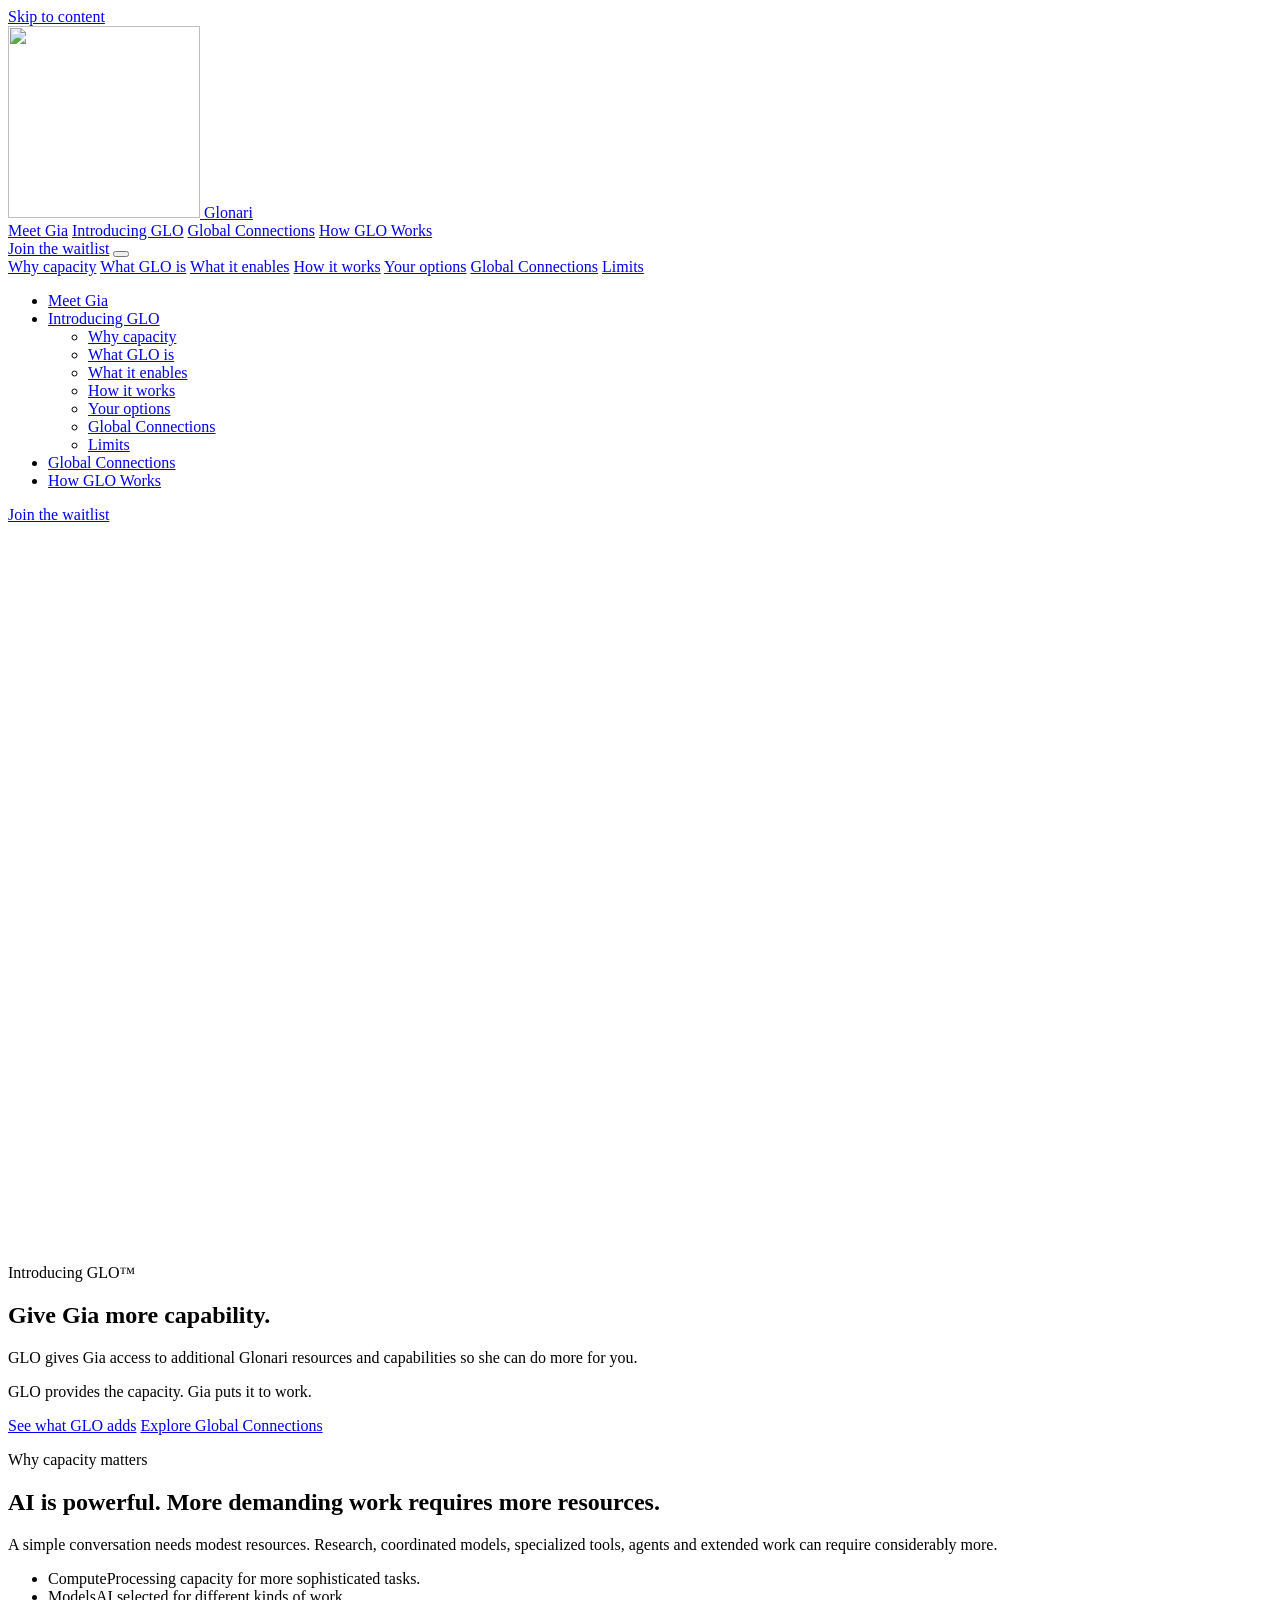
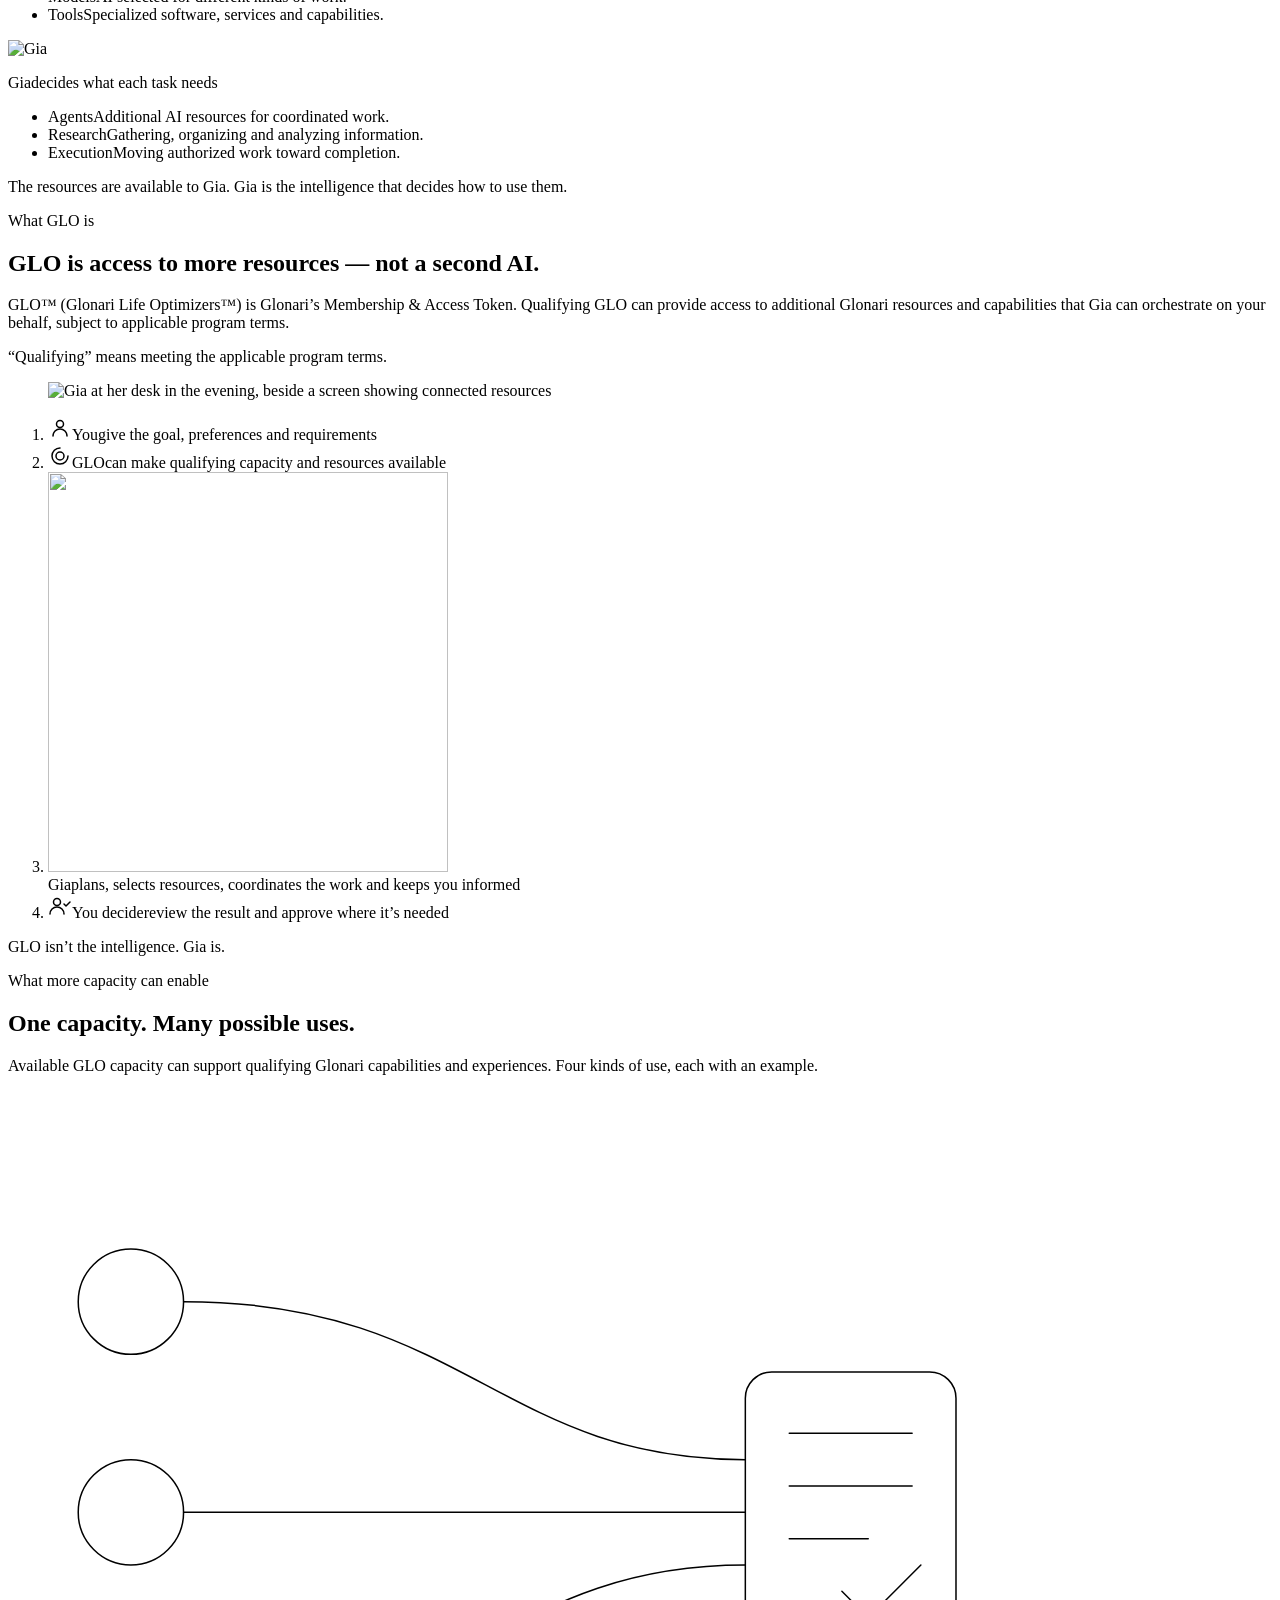
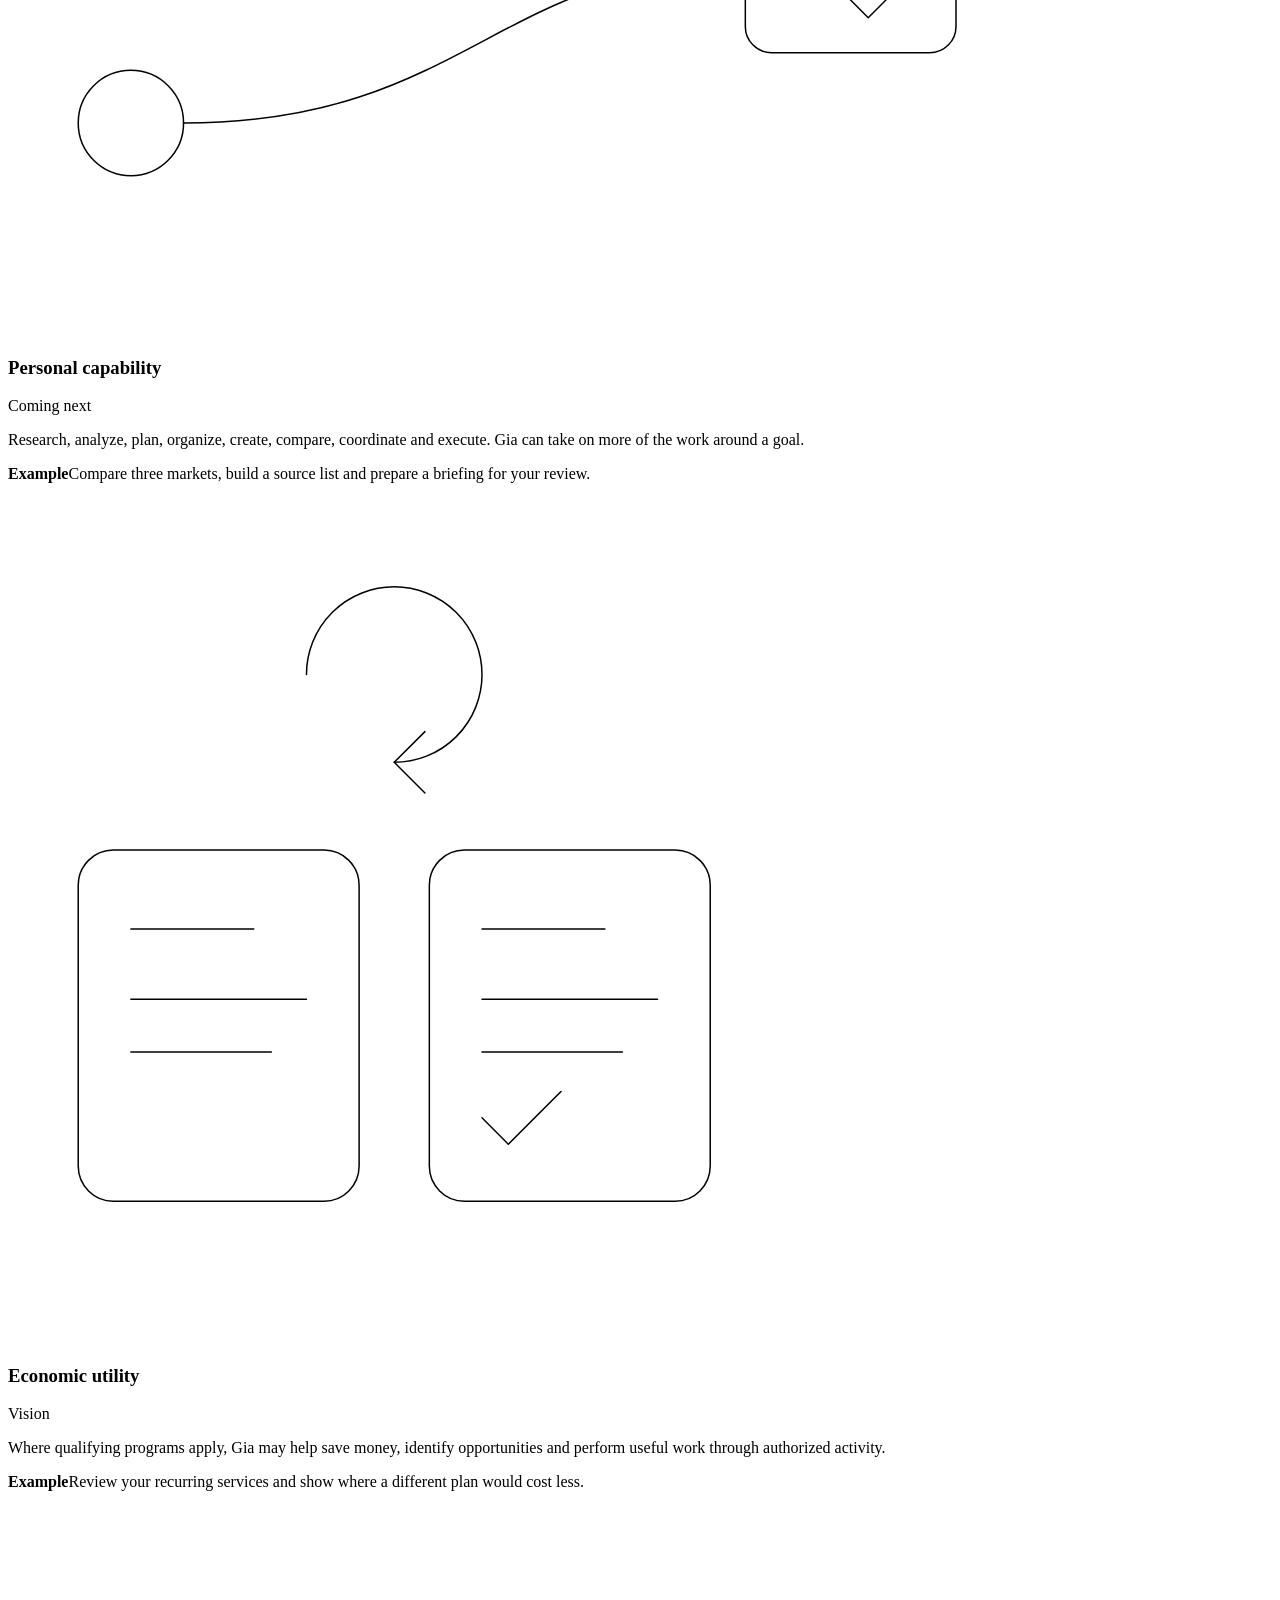
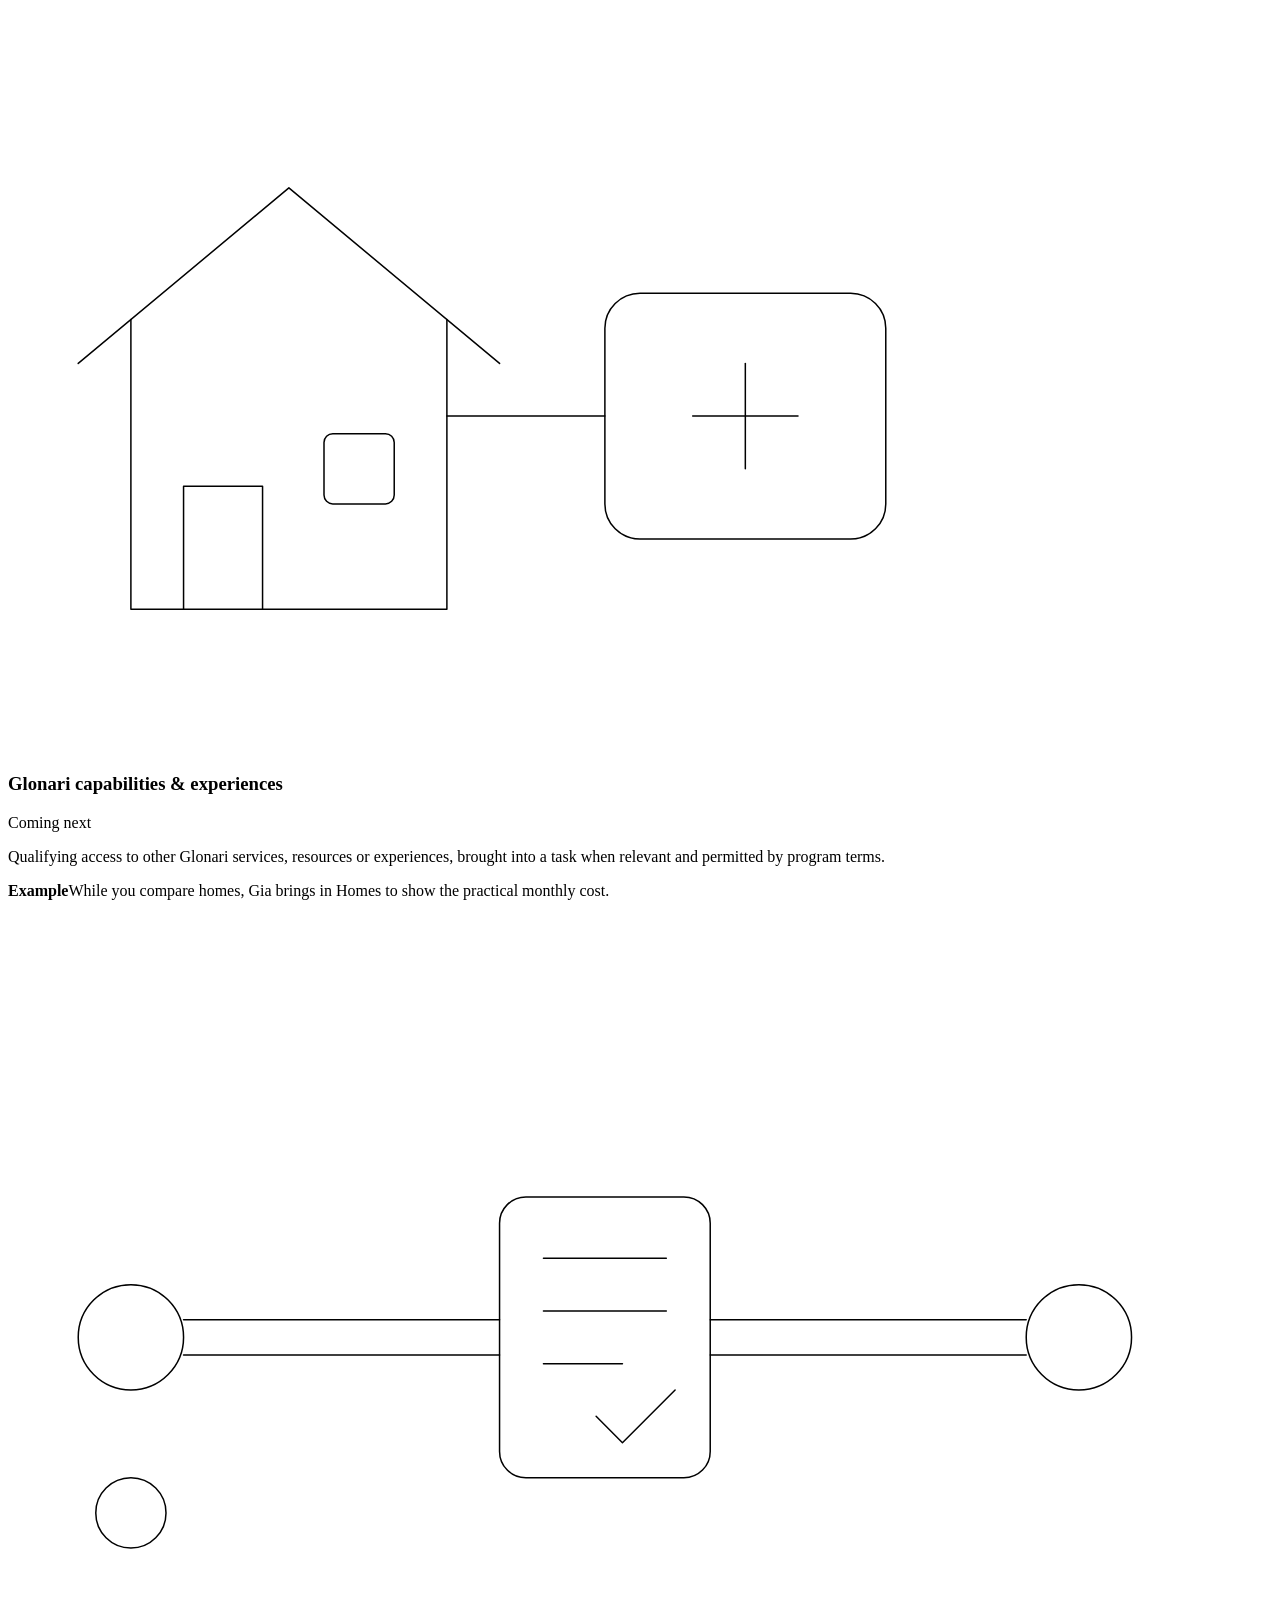
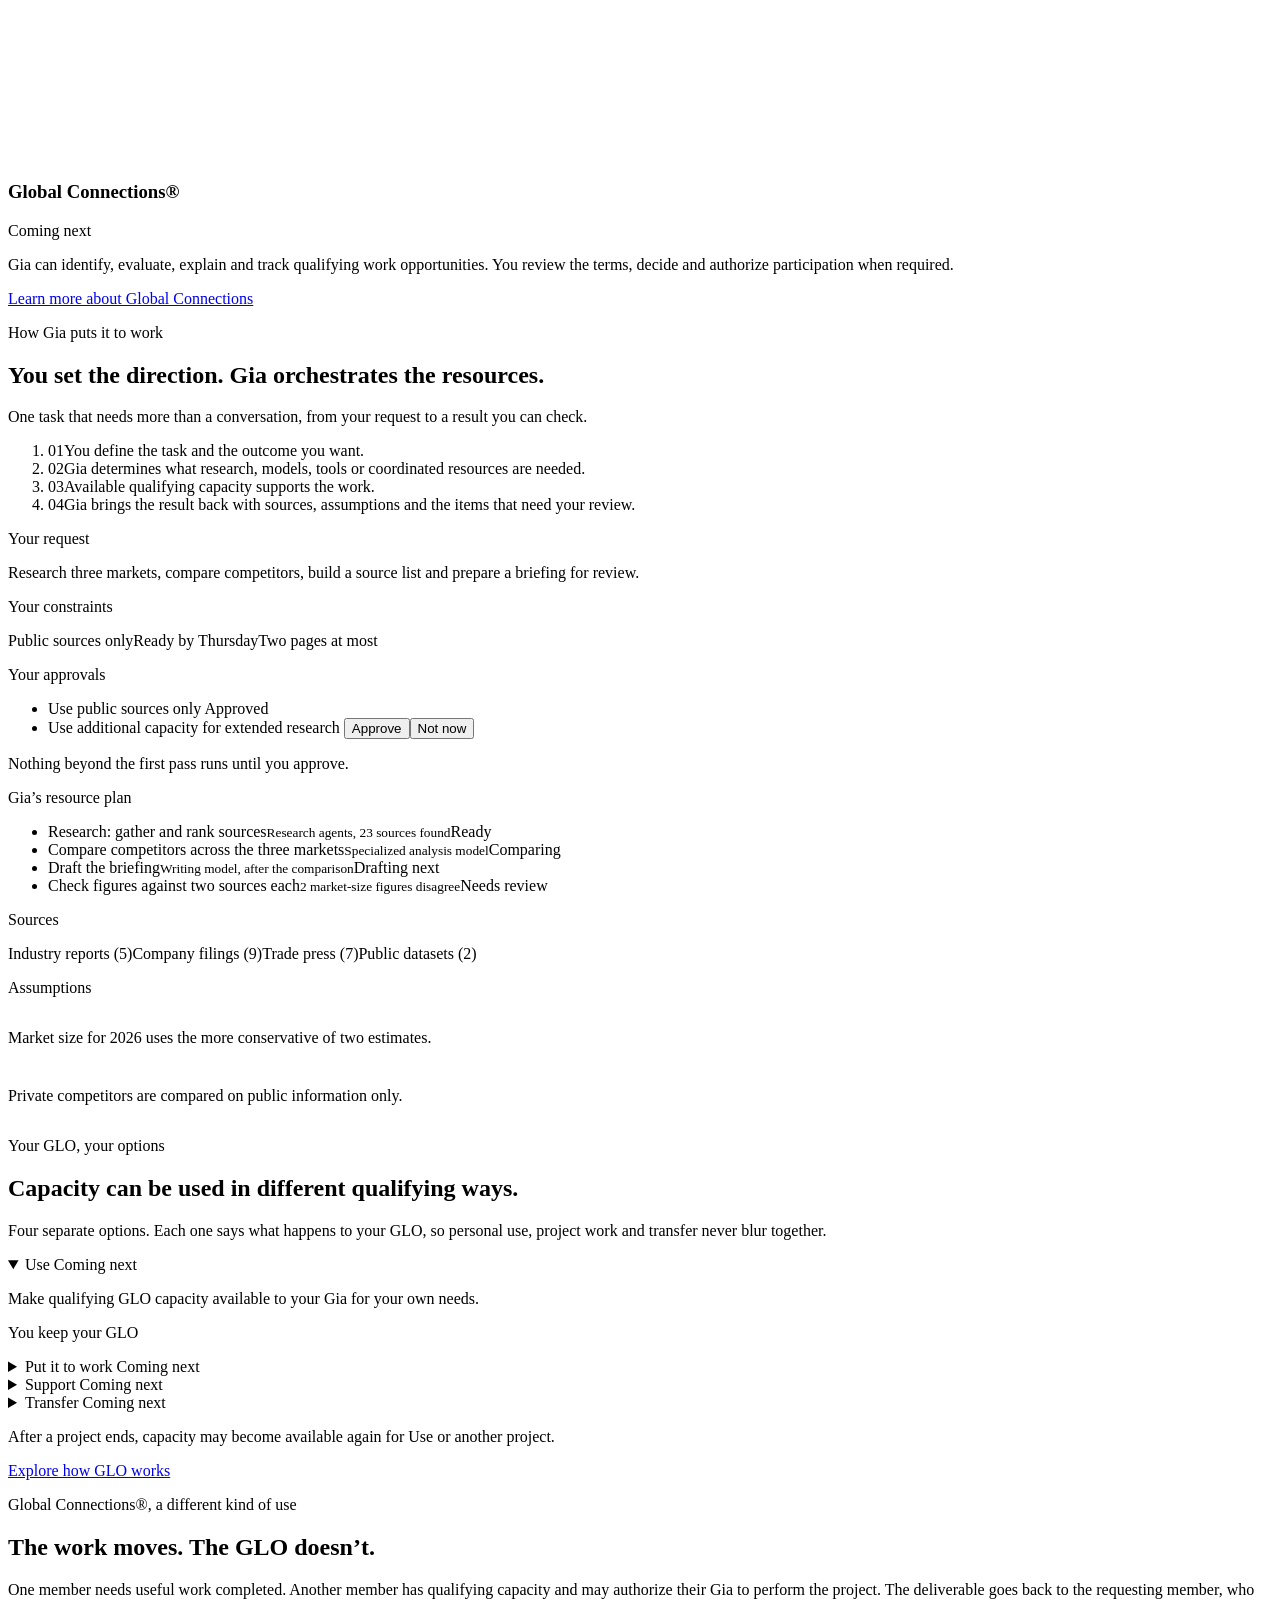
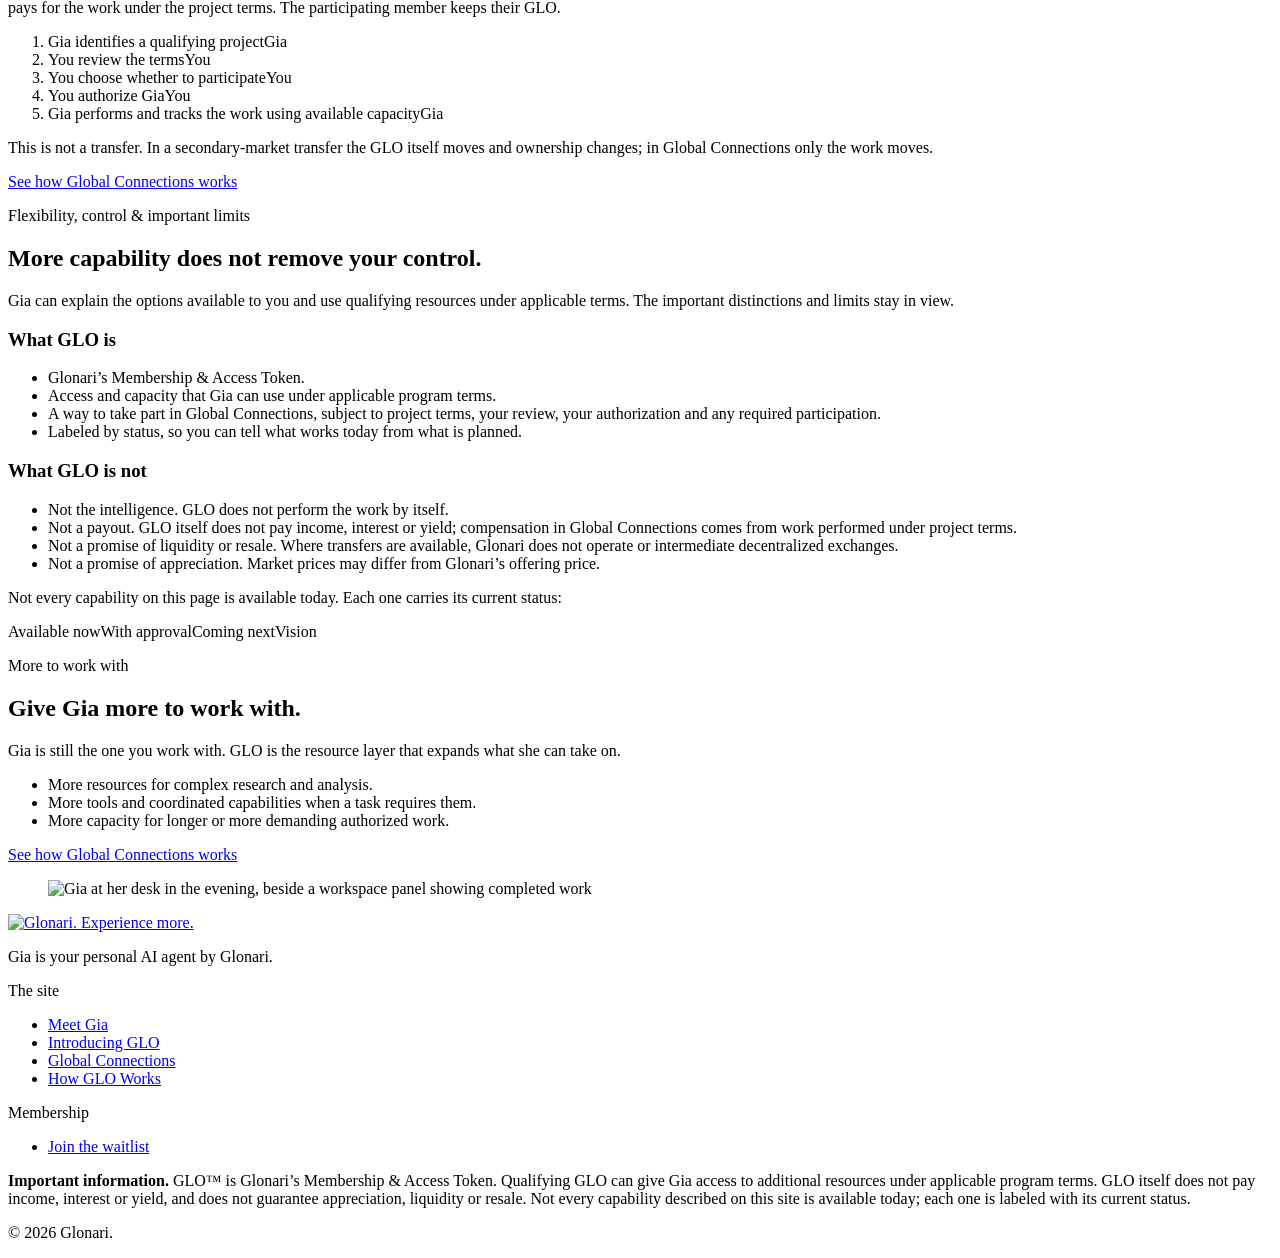
==== glo.html @ 541f6dfb "Add files via upload" ====
<!DOCTYPE html>
<html lang="en">
<head>
<meta charset="utf-8">
<meta name="viewport" content="width=device-width, initial-scale=1, viewport-fit=cover">
<meta name="robots" content="noindex">
<title>Introducing GLO</title>
<meta name="description" content="GLO gives Gia access to additional Glonari resources and capabilities so she can do more for you.">
<link rel="preconnect" href="https://fonts.googleapis.com">
<link rel="preconnect" href="https://fonts.gstatic.com" crossorigin>
<link href="https://fonts.googleapis.com/css2?family=IBM+Plex+Mono:wght@500;600&amp;family=IBM+Plex+Sans:wght@400;500;600;700&amp;family=Playfair+Display:wght@500;600;700&amp;display=swap" rel="stylesheet">
<link rel="icon" href="assets/logo/favicon-32.png" sizes="32x32" type="image/png">
<link rel="apple-touch-icon" href="assets/logo/favicon-180.png">
<link rel="stylesheet" href="css/tokens.css">
<link rel="stylesheet" href="css/base.css">
<link rel="stylesheet" href="css/components.css">
<link rel="stylesheet" href="css/shell.css">
<link rel="stylesheet" href="css/pages/glo.css">
</head>
<body class="no-js" data-page="glo">
<a class="sr-only" href="#main">Skip to content</a>

<!-- shell:header -->
<header class="site-header">
  <div class="site-header__row">
    <a class="brand" href="index.html" aria-label="Glonari, Meet Gia">
      <img class="brand__mark" src="assets/logo/glonari-mark.webp" width="192" height="192" alt="">
      <span class="brand__name">Glonari</span>
    </a>
    <nav class="site-nav" aria-label="Site">
        <a href="index.html">Meet Gia</a>
        <a href="glo.html" aria-current="page">Introducing GLO</a>
        <a href="global-connections.html">Global Connections</a>
        <a href="how-glo-works.html">How GLO Works</a>
    </nav>
    <a class="btn btn--primary btn--sm header-cta" href="index.html#join">Join the waitlist</a>
    <button class="menu-toggle" type="button" aria-expanded="false" aria-controls="mobile-menu" aria-label="Open menu"><span></span></button>
  </div>
  <div class="subnav">
    <nav class="subnav__inner" aria-label="On this page">
        <a href="#why-capacity">Why capacity</a>
        <a href="#what-glo-is">What GLO is</a>
        <a href="#what-it-enables">What it enables</a>
        <a href="#how-it-works">How it works</a>
        <a href="#your-options">Your options</a>
        <a href="#global-connections">Global Connections</a>
        <a href="#limits">Limits</a>
    </nav>
  </div>
  <div class="progress" aria-hidden="true"></div>
</header>
<div class="mobile-menu" id="mobile-menu">
  <nav aria-label="Site">
    <ul class="mm">
      <li class="mm__page"><a href="index.html">Meet Gia</a></li>
      <li class="mm__page is-current"><a href="glo.html" aria-current="page">Introducing GLO</a>
        <ul class="mm__sections" aria-label="On this page">
          <li><a href="#why-capacity">Why capacity</a></li>
          <li><a href="#what-glo-is">What GLO is</a></li>
          <li><a href="#what-it-enables">What it enables</a></li>
          <li><a href="#how-it-works">How it works</a></li>
          <li><a href="#your-options">Your options</a></li>
          <li><a href="#global-connections">Global Connections</a></li>
          <li><a href="#limits">Limits</a></li>
        </ul>
      </li>
      <li class="mm__page"><a href="global-connections.html">Global Connections</a></li>
      <li class="mm__page"><a href="how-glo-works.html">How GLO Works</a></li>
    </ul>
  </nav>
  <a class="btn btn--primary" href="index.html#join">Join the waitlist</a>
</div>
<!-- /shell:header -->

<main id="main">

<!-- 01 HERO -->
<section class="page-hero page-hero--right page-hero--below-header" id="intro" aria-labelledby="intro-title">
  <div class="page-hero__media" style="--focus: 30% 10%">
    <video data-play-once data-delay="800" data-still="assets/images/hero-glo-still.webp" muted playsinline preload="auto" poster="assets/images/hero-glo-poster.webp" width="1280" height="720" aria-hidden="true">
      <source src="assets/video/hero-glo.mp4" type="video/mp4">
    </video>
  </div>
  <div class="container">
    <div class="page-hero__text">
      <p class="eyebrow">Introducing GLO&trade;</p>
      <h1 class="page-hero__title" id="intro-title">Give Gia more capability.</h1>
      <p class="lead">GLO gives Gia access to additional Glonari resources and capabilities so she can do more for you.</p>
      <p class="principle">GLO provides the capacity. Gia puts it to work.</p>
      <div class="btn-row btn-row--stack">
        <a class="btn btn--primary" href="#why-capacity">See what GLO adds</a>
        <a class="btn btn--secondary" href="global-connections.html">Explore Global Connections</a>
      </div>
    </div>
  </div>
</section>

<!-- 02 WHY CAPACITY MATTERS -->
<section class="section section--deep" id="why-capacity" aria-labelledby="why-title">
  <div class="container">
    <header class="head--center reveal">
      <p class="eyebrow">Why capacity matters</p>
      <h2 class="h2" id="why-title">AI is powerful. More demanding work requires more resources.</h2>
      <p class="lead">A simple conversation needs modest resources. Research, coordinated models, specialized tools, agents and extended work can require considerably more.</p>
    </header>
    <div class="hub gap-major" data-pulse="hub">
      <ul class="hub__side hub__side--left">
        <li class="hub__node"><span class="hub__name">Compute</span><span class="hub__desc">Processing capacity for more sophisticated tasks.</span></li>
        <li class="hub__node"><span class="hub__name">Models</span><span class="hub__desc">AI selected for different kinds of work.</span></li>
        <li class="hub__node"><span class="hub__name">Tools</span><span class="hub__desc">Specialized software, services and capabilities.</span></li>
      </ul>
      <div class="hub__core gia-core"><div class="gia-core__photo"><picture><source srcset="assets/images/gia.webp" type="image/webp"><img src="assets/images/gia.png" alt="Gia" width="400" height="400" loading="lazy" decoding="async"></picture></div><p class="gia-core__plate"><span class="gia-core__name">Gia</span><span class="gia-core__sub">decides what each task needs</span></p></div>
      <ul class="hub__side hub__side--right">
        <li class="hub__node"><span class="hub__name">Agents</span><span class="hub__desc">Additional AI resources for coordinated work.</span></li>
        <li class="hub__node"><span class="hub__name">Research</span><span class="hub__desc">Gathering, organizing and analyzing information.</span></li>
        <li class="hub__node"><span class="hub__name">Execution</span><span class="hub__desc">Moving authorized work toward completion.</span></li>
      </ul>
    </div>
    <p class="caption glo-note">The resources are available to Gia. Gia is the intelligence that decides how to use them.</p>
  </div>
</section>

<!-- 03 WHAT GLO IS -->
<section class="section" id="what-glo-is" aria-labelledby="what-title">
  <div class="container">
    <div class="split glo-what">
      <div class="glo-what__text">
        <header class="reveal">
          <p class="eyebrow">What GLO is</p>
          <h2 class="h2" id="what-title">GLO is access to more resources — not a second AI.</h2>
        </header>
        <div class="glo-what__body">
          <p class="body">GLO&trade; (Glonari Life Optimizers&trade;) is Glonari’s Membership &amp; Access Token. Qualifying GLO can provide access to additional Glonari resources and capabilities that Gia can orchestrate on your behalf, subject to applicable program terms.</p>
          <p class="caption">“Qualifying” means meeting the applicable program terms.</p>
        </div>
      </div>
      <figure class="media-frame" style="--ratio: 16 / 9">
        <div class="media-frame__box" data-parallax>
          <picture>
            <source type="image/webp" srcset="assets/images/glo-resources-800.webp 800w, assets/images/glo-resources-1600.webp 1600w" sizes="(max-width: 960px) 100vw, 560px">
            <img src="assets/images/glo-resources-1600.jpg" srcset="assets/images/glo-resources-800.jpg 800w, assets/images/glo-resources-1600.jpg 1600w" sizes="(max-width: 960px) 100vw, 560px" width="1600" height="900" loading="lazy" decoding="async" alt="Gia at her desk in the evening, beside a screen showing connected resources">
          </picture>
        </div>
      </figure>
    </div>
    <ol class="flow gap-major" data-draw>
      <li class="flow__node"><svg class="flow__icon" width="24" height="24" viewBox="0 0 24 24" fill="none" stroke="currentColor" stroke-width="1.5" stroke-linecap="round" stroke-linejoin="round" aria-hidden="true" focusable="false"><circle cx="12" cy="8" r="3.5" vector-effect="non-scaling-stroke"/><path d="M5 20c0-3.9 3.1-7 7-7s7 3.1 7 7" vector-effect="non-scaling-stroke"/></svg><span class="flow__title">You</span><span class="flow__sub">give the goal, preferences and requirements</span></li>
      <li class="flow__node"><svg class="flow__icon" width="24" height="24" viewBox="0 0 24 24" fill="none" stroke="currentColor" stroke-width="1.5" stroke-linecap="round" stroke-linejoin="round" aria-hidden="true" focusable="false"><circle cx="12" cy="12" r="4" vector-effect="non-scaling-stroke"/><path d="M20 12A8 8 0 1 1 12 4" vector-effect="non-scaling-stroke"/></svg><span class="flow__title">GLO</span><span class="flow__sub">can make qualifying capacity and resources available</span></li>
      <li class="flow__node is-key"><div class="flow__icon flow__icon--gia" aria-hidden="true"><div class="gia-core"><div class="gia-core__photo"><picture><source srcset="assets/images/gia.webp" type="image/webp"><img src="assets/images/gia.png" alt="" width="400" height="400" loading="lazy" decoding="async"></picture></div></div></div><span class="flow__title">Gia</span><span class="flow__sub">plans, selects resources, coordinates the work and keeps you informed</span></li>
      <li class="flow__node is-end"><svg class="flow__icon" width="24" height="24" viewBox="0 0 24 24" fill="none" stroke="currentColor" stroke-width="1.5" stroke-linecap="round" stroke-linejoin="round" aria-hidden="true" focusable="false"><circle cx="9" cy="8" r="3.5" vector-effect="non-scaling-stroke"/><path d="M2 20c0-3.9 3.1-7 7-7s7 3.1 7 7" vector-effect="non-scaling-stroke"/><path d="M16 10l2 2 4-4" vector-effect="non-scaling-stroke"/></svg><span class="flow__title">You decide</span><span class="flow__sub">review the result and approve where it’s needed</span></li>
    </ol>
    <p class="principle principle--center glo-principle" data-shine>GLO isn’t the intelligence. Gia is.</p>
  </div>
</section>

<!-- 04 WHAT MORE CAPACITY CAN ENABLE -->
<section class="section section--deep" id="what-it-enables" aria-labelledby="enables-title">
  <div class="container">
    <header class="head--center reveal">
      <p class="eyebrow">What more capacity can enable</p>
      <h2 class="h2" id="enables-title">One capacity. Many possible uses.</h2>
      <p class="lead">Available GLO capacity can support qualifying Glonari capabilities and experiences. Four kinds of use, each with an example.</p>
    </header>
    <div class="cards cards--4 gap-major" data-stagger>
      <article class="card card--flex" data-spotlight>
        <div class="card__art"><svg viewBox="0 0 144 96" fill="none" stroke="currentColor" stroke-width="1.5" stroke-linecap="round" stroke-linejoin="round" aria-hidden="true" focusable="false">
          <circle cx="14" cy="24" r="6" vector-effect="non-scaling-stroke"/>
          <circle cx="14" cy="48" r="6" vector-effect="non-scaling-stroke"/>
          <circle cx="14" cy="72" r="6" vector-effect="non-scaling-stroke"/>
          <path d="M20 24C52 24 56 42 84 42" vector-effect="non-scaling-stroke"/>
          <path d="M20 48H84" vector-effect="non-scaling-stroke"/>
          <path d="M20 72C52 72 56 54 84 54" vector-effect="non-scaling-stroke"/>
          <rect x="84" y="32" width="24" height="32" rx="3" vector-effect="non-scaling-stroke"/>
          <path d="M89 39H103" vector-effect="non-scaling-stroke"/>
          <path d="M89 45H103" vector-effect="non-scaling-stroke"/>
          <path d="M89 51H98" vector-effect="non-scaling-stroke"/>
          <path d="M95 57l3 3 6-6" vector-effect="non-scaling-stroke"/>
        </svg></div>
        <div class="card__head"><h3 class="h4">Personal capability</h3><span class="badge badge--next">Coming next</span></div>
        <p class="small">Research, analyze, plan, organize, create, compare, coordinate and execute. Gia can take on more of the work around a goal.</p>
        <p class="card__example"><b>Example</b>Compare three markets, build a source list and prepare a briefing for your review.</p>
      </article>
      <article class="card card--flex" data-spotlight>
        <div class="card__art"><svg viewBox="0 0 144 96" fill="none" stroke="currentColor" stroke-width="1.5" stroke-linecap="round" stroke-linejoin="round" aria-hidden="true" focusable="false">
          <path d="M34 20A10 10 0 1 1 44 30" vector-effect="non-scaling-stroke"/>
          <path d="M47.5 26.5L44 30L47.5 33.5" vector-effect="non-scaling-stroke"/>
          <rect x="8" y="40" width="32" height="40" rx="4" vector-effect="non-scaling-stroke"/>
          <path d="M14 49H28" vector-effect="non-scaling-stroke"/>
          <path d="M14 57H34" vector-effect="non-scaling-stroke"/>
          <path d="M14 63H30" vector-effect="non-scaling-stroke"/>
          <rect x="48" y="40" width="32" height="40" rx="4" vector-effect="non-scaling-stroke"/>
          <path d="M54 49H68" vector-effect="non-scaling-stroke"/>
          <path d="M54 57H74" vector-effect="non-scaling-stroke"/>
          <path d="M54 63H70" vector-effect="non-scaling-stroke"/>
          <path d="M54 70.5l3 3 6-6" vector-effect="non-scaling-stroke"/>
        </svg></div>
        <div class="card__head"><h3 class="h4">Economic utility</h3><span class="badge badge--vision">Vision</span></div>
        <p class="small">Where qualifying programs apply, Gia may help save money, identify opportunities and perform useful work through authorized activity.</p>
        <p class="card__example"><b>Example</b>Review your recurring services and show where a different plan would cost less.</p>
      </article>
      <article class="card card--flex" data-spotlight>
        <div class="card__art"><svg viewBox="0 0 144 96" fill="none" stroke="currentColor" stroke-width="1.5" stroke-linecap="round" stroke-linejoin="round" aria-hidden="true" focusable="false">
          <path d="M8 52L32 32L56 52" vector-effect="non-scaling-stroke"/>
          <path d="M14 47V80H50V47" vector-effect="non-scaling-stroke"/>
          <path d="M20 80V66H29V80" vector-effect="non-scaling-stroke"/>
          <rect x="36" y="60" width="8" height="8" rx="1" vector-effect="non-scaling-stroke"/>
          <path d="M50 58H68" vector-effect="non-scaling-stroke"/>
          <rect x="68" y="44" width="32" height="28" rx="4" vector-effect="non-scaling-stroke"/>
          <path d="M84 52V64" vector-effect="non-scaling-stroke"/>
          <path d="M78 58H90" vector-effect="non-scaling-stroke"/>
        </svg></div>
        <div class="card__head"><h3 class="h4">Glonari capabilities &amp; experiences</h3><span class="badge badge--next">Coming next</span></div>
        <p class="small">Qualifying access to other Glonari services, resources or experiences, brought into a task when relevant and permitted by program terms.</p>
        <p class="card__example"><b>Example</b>While you compare homes, Gia brings in Homes to show the practical monthly cost.</p>
      </article>
      <article class="card card--flex card--key" data-spotlight>
        <div class="card__art"><svg viewBox="0 0 144 96" fill="none" stroke="currentColor" stroke-width="1.5" stroke-linecap="round" stroke-linejoin="round" aria-hidden="true" focusable="false">
          <circle cx="14" cy="48" r="6" vector-effect="non-scaling-stroke"/>
          <circle cx="14" cy="68" r="4" vector-effect="non-scaling-stroke"/>
          <path d="M20 46H56" vector-effect="non-scaling-stroke"/>
          <path d="M20 50H56" vector-effect="non-scaling-stroke"/>
          <rect x="56" y="32" width="24" height="32" rx="3" vector-effect="non-scaling-stroke"/>
          <path d="M61 39H75" vector-effect="non-scaling-stroke"/>
          <path d="M61 45H75" vector-effect="non-scaling-stroke"/>
          <path d="M61 51H70" vector-effect="non-scaling-stroke"/>
          <path d="M67 57l3 3 6-6" vector-effect="non-scaling-stroke"/>
          <path d="M80 46H116" vector-effect="non-scaling-stroke"/>
          <path d="M80 50H116" vector-effect="non-scaling-stroke"/>
          <circle cx="122" cy="48" r="6" vector-effect="non-scaling-stroke"/>
        </svg></div>
        <div class="card__head"><h3 class="h4">Global Connections&reg;</h3><span class="badge badge--next">Coming next</span></div>
        <p class="small">Gia can identify, evaluate, explain and track qualifying work opportunities. You review the terms, decide and authorize participation when required.</p>
        <a class="card__link" href="global-connections.html">Learn more about Global Connections</a>
      </article>
    </div>
  </div>
</section>

<!-- 05 HOW GIA PUTS IT TO WORK -->
<section class="section" id="how-it-works" aria-labelledby="how-title">
  <div class="container">
    <div class="split glo-how">
      <header class="reveal">
        <p class="eyebrow">How Gia puts it to work</p>
        <h2 class="h2" id="how-title">You set the direction. Gia orchestrates the resources.</h2>
        <p class="lead">One task that needs more than a conversation, from your request to a result you can check.</p>
      </header>
      <ol class="glo-steps">
        <li><span class="glo-steps__num">01</span><span>You define the task and the outcome you want.</span></li>
        <li><span class="glo-steps__num">02</span><span>Gia determines what research, models, tools or coordinated resources are needed.</span></li>
        <li><span class="glo-steps__num">03</span><span>Available qualifying capacity supports the work.</span></li>
        <li><span class="glo-steps__num">04</span><span>Gia brings the result back with sources, assumptions and the items that need your review.</span></li>
      </ol>
    </div>

    <div class="glass ws gap-major is-active" aria-label="Example task workspace">
      <div class="ws__pane">
        <p class="ws__label">Your request</p>
        <p class="ws__goal">Research three markets, compare competitors, build a source list and prepare a briefing for review.</p>
        <p class="ws__label">Your constraints</p>
        <div class="chips glo-chips"><span class="chip">Public sources only</span><span class="chip">Ready by Thursday</span><span class="chip">Two pages at most</span></div>
        <p class="ws__label">Your approvals</p>
        <ul class="appr">
          <li>Use public sources only <span class="status status--ready">Approved</span></li>
          <li id="glo-appr">Use additional capacity for extended research <span class="btn-row" style="gap:6px"><button class="btn btn--primary btn--sm" type="button" data-appr="yes">Approve</button><button class="btn btn--ghost btn--sm" type="button" data-appr="no">Not now</button></span></li>
        </ul>
        <p class="caption glo-appr-note" id="glo-appr-msg" aria-live="polite">Nothing beyond the first pass runs until you approve.</p>
      </div>
      <div class="ws__pane">
        <p class="ws__label">Gia’s resource plan</p>
        <ul class="tasks">
          <li>Research: gather and rank sources<small>Research agents, 23 sources found</small><span class="status status--ready">Ready</span></li>
          <li>Compare competitors across the three markets<small>Specialized analysis model</small><span class="status status--working">Comparing</span><span class="bar"><i></i></span></li>
          <li>Draft the briefing<small>Writing model, after the comparison</small><span class="status status--muted">Drafting next</span></li>
          <li>Check figures against two sources each<small>2 market-size figures disagree</small><span class="status status--review">Needs review</span></li>
        </ul>
        <div class="ws__cols">
          <div>
            <p class="ws__label">Sources</p>
            <div class="chips"><span class="chip">Industry reports (5)</span><span class="chip">Company filings (9)</span><span class="chip">Trade press (7)</span><span class="chip">Public datasets (2)</span></div>
          </div>
          <div>
            <p class="ws__label">Assumptions</p>
            <div style="display:grid;gap:8px">
              <p class="assume">Market size for 2026 uses the more conservative of two estimates.</p>
              <p class="assume">Private competitors are compared on public information only.</p>
            </div>
          </div>
        </div>
      </div>
    </div>
  </div>
</section>

<!-- 06 YOUR GLO, YOUR OPTIONS -->
<section class="section section--deep" id="your-options" aria-labelledby="options-title">
  <div class="container glo-options">
    <header class="reveal">
      <p class="eyebrow">Your GLO, your options</p>
      <h2 class="h2" id="options-title">Capacity can be used in different qualifying ways.</h2>
      <p class="lead">Four separate options. Each one says what happens to your GLO, so personal use, project work and transfer never blur together.</p>
    </header>
    <div class="accordion gap-major">
      <details class="acc" name="glo-options" open>
        <summary class="acc__sum">Use <span class="badge badge--next">Coming next</span><span class="acc__icon" aria-hidden="true"></span></summary>
        <div class="acc__body">
          <p class="small">Make qualifying GLO capacity available to your Gia for your own needs.</p>
          <p class="owner owner--keep">You keep your GLO</p>
        </div>
      </details>
      <details class="acc" name="glo-options">
        <summary class="acc__sum">Put it to work <span class="badge badge--next">Coming next</span><span class="acc__icon" aria-hidden="true"></span></summary>
        <div class="acc__body">
          <p class="small">Authorize your Gia to perform a qualifying Global Connections project. The work moves; you retain the GLO.</p>
          <p class="owner owner--keep">You keep your GLO</p>
          <a class="card__link" href="global-connections.html">How Global Connections works</a>
        </div>
      </details>
      <details class="acc" name="glo-options">
        <summary class="acc__sum">Support <span class="badge badge--next">Coming next</span><span class="acc__icon" aria-hidden="true"></span></summary>
        <div class="acc__body">
          <p class="small">Where program terms permit, qualifying GLO may support another member’s qualifying access or experience. Details are defined by program terms.</p>
          <p class="owner owner--terms">Defined by program terms</p>
        </div>
      </details>
      <details class="acc" name="glo-options">
        <summary class="acc__sum">Transfer <span class="badge badge--next">Coming next</span><span class="acc__icon" aria-hidden="true"></span></summary>
        <div class="acc__body">
          <p class="small">Where available, qualifying GLO may be independently transferred through decentralized secondary markets. Ownership changes when the GLO itself transfers. Transferability does not mean liquidity, a resale price or appreciation.</p>
          <p class="owner owner--change">Ownership changes</p>
          <a class="card__link" href="how-glo-works.html#gc-vs-market">How transfer differs from Global Connections</a>
        </div>
      </details>
    </div>
    <p class="small glo-after">After a project ends, capacity may become available again for Use or another project.</p>
    <div class="btn-row glo-cta"><a class="btn btn--primary" href="how-glo-works.html">Explore how GLO works</a></div>
  </div>
</section>

<!-- 07 GLOBAL CONNECTIONS -->
<section class="section" id="global-connections" aria-labelledby="gc-title">
  <div class="container">
    <div class="split glo-gc">
      <header class="reveal">
        <p class="eyebrow">Global Connections&reg;, a different kind of use</p>
        <h2 class="h2" id="gc-title">The work moves. The GLO doesn’t.</h2>
      </header>
      <p class="body">One member needs useful work completed. Another member has qualifying capacity and may authorize their Gia to perform the project. The deliverable goes back to the requesting member, who pays for the work under the project terms. The participating member keeps their GLO.</p>
    </div>
    <ol class="steps-line gap-major" data-draw>
      <li class="steps-line__item"><span class="steps-line__label">Gia identifies a qualifying project</span><span class="steps-line__who">Gia</span></li>
      <li class="steps-line__item is-you"><span class="steps-line__label">You review the terms</span><span class="steps-line__who">You</span></li>
      <li class="steps-line__item is-you"><span class="steps-line__label">You choose whether to participate</span><span class="steps-line__who">You</span></li>
      <li class="steps-line__item is-you"><span class="steps-line__label">You authorize Gia</span><span class="steps-line__who">You</span></li>
      <li class="steps-line__item"><span class="steps-line__label">Gia performs and tracks the work using available capacity</span><span class="steps-line__who">Gia</span></li>
    </ol>
    <p class="caption glo-note glo-note--left">This is not a transfer. In a secondary-market transfer the GLO itself moves and ownership changes; in Global Connections only the work moves.</p>
    <div class="btn-row glo-cta"><a class="btn btn--secondary" href="global-connections.html">See how Global Connections works</a></div>
  </div>
</section>

<!-- 08 FLEXIBILITY, CONTROL & IMPORTANT LIMITS -->
<section class="section section--deep" id="limits" aria-labelledby="limits-title">
  <div class="container">
    <header class="reveal glo-limits-head">
      <p class="eyebrow">Flexibility, control &amp; important limits</p>
      <h2 class="h2" id="limits-title">More capability does not remove your control.</h2>
      <p class="lead">Gia can explain the options available to you and use qualifying resources under applicable terms. The important distinctions and limits stay in view.</p>
    </header>
    <div class="isnot gap-major" data-stagger>
      <section class="isnot__col isnot__col--is" aria-labelledby="is-title">
        <h3 class="h4" id="is-title">What GLO is</h3>
        <ul>
          <li>Glonari’s Membership &amp; Access Token.</li>
          <li>Access and capacity that Gia can use under applicable program terms.</li>
          <li>A way to take part in Global Connections, subject to project terms, your review, your authorization and any required participation.</li>
          <li>Labeled by status, so you can tell what works today from what is planned.</li>
        </ul>
      </section>
      <section class="isnot__col isnot__col--not" aria-labelledby="not-title">
        <h3 class="h4" id="not-title">What GLO is not</h3>
        <ul>
          <li>Not the intelligence. GLO does not perform the work by itself.</li>
          <li>Not a payout. GLO itself does not pay income, interest or yield; compensation in Global Connections comes from work performed under project terms.</li>
          <li>Not a promise of liquidity or resale. Where transfers are available, Glonari does not operate or intermediate decentralized exchanges.</li>
          <li>Not a promise of appreciation. Market prices may differ from Glonari’s offering price.</li>
        </ul>
      </section>
    </div>
    <div class="glo-status">
      <p class="small">Not every capability on this page is available today. Each one carries its current status:</p>
      <div class="btn-row glo-status__row"><span class="badge badge--now">Available now</span><span class="badge badge--approval">With approval</span><span class="badge badge--next">Coming next</span><span class="badge badge--vision">Vision</span></div>
    </div>
  </div>
</section>

<!-- 09 FINAL CTA -->
<section class="section" id="final" aria-labelledby="final-title">
  <div class="container final">
    <div>
      <p class="eyebrow">More to work with</p>
      <h2 class="final__h" id="final-title">Give Gia more to work with.</h2>
      <p class="lead">Gia is still the one you work with. GLO is the resource layer that expands what she can take on.</p>
      <ul class="uses">
        <li>More resources for complex research and analysis.</li>
        <li>More tools and coordinated capabilities when a task requires them.</li>
        <li>More capacity for longer or more demanding authorized work.</li>
      </ul>
      <div class="btn-row btn-row--stack glo-final-actions">
        <a class="btn btn--primary" href="global-connections.html">See how Global Connections works</a>
        <a class="btn btn--secondary" href="membership.html" hidden>Learn about membership</a>
      </div>
    </div>
    <figure class="media-frame" style="--ratio: 16 / 9">
      <div class="media-frame__box" data-parallax>
        <picture>
          <source type="image/webp" srcset="assets/images/final-glo-800.webp 800w, assets/images/final-glo-1600.webp 1600w" sizes="(max-width: 960px) 100vw, 560px">
          <img src="assets/images/final-glo-1600.jpg" srcset="assets/images/final-glo-800.jpg 800w, assets/images/final-glo-1600.jpg 1600w" sizes="(max-width: 960px) 100vw, 560px" width="1600" height="900" loading="lazy" decoding="async" alt="Gia at her desk in the evening, beside a workspace panel showing completed work">
        </picture>
      </div>
    </figure>
  </div>
</section>

</main>

<!-- shell:footer -->
<footer class="site-footer">
  <div class="container">
    <div class="footer__top" style="--footer-cols: 2">
      <div class="footer__brand">
        <a class="footer-logo" href="index.html" aria-label="Glonari, Meet Gia">
          <picture>
            <source media="(max-width: 768px)" srcset="assets/logo/glonari-lockup-stacked.webp" width="760" height="359">
            <img src="assets/logo/glonari-lockup-horizontal.webp" width="840" height="222" alt="Glonari. Experience more.">
          </picture>
        </a>
        <p class="small footer__about">Gia is your personal AI agent by Glonari.</p>
      </div>
      <nav class="footer__col" aria-label="Footer: site">
        <p class="footer__head">The site</p>
        <ul>
          <li><a href="index.html">Meet Gia</a></li>
          <li><a href="glo.html" aria-current="page">Introducing GLO</a></li>
          <li><a href="global-connections.html">Global Connections</a></li>
          <li><a href="how-glo-works.html">How GLO Works</a></li>
        </ul>
      </nav>
      <div class="footer__col">
        <p class="footer__head">Membership</p>
        <ul>
          <li><a href="index.html#join">Join the waitlist</a></li>
        </ul>
      </div>
    </div>
    <div class="footer__info">
      <p class="caption"><strong>Important information.</strong> GLO&trade; is Glonari&rsquo;s Membership &amp; Access Token. Qualifying GLO can give Gia access to additional resources under applicable program terms. GLO itself does not pay income, interest or yield, and does not guarantee appreciation, liquidity or resale. Not every capability described on this site is available today; each one is labeled with its current status.</p>
    </div>
    <p class="caption mono footer__legal">© 2026 Glonari.</p>
  </div>
</footer>
<!-- /shell:footer -->

<script src="js/site.js"></script>
<script src="js/components.js"></script>
<script src="js/pages/glo.js"></script>
</body>
</html>
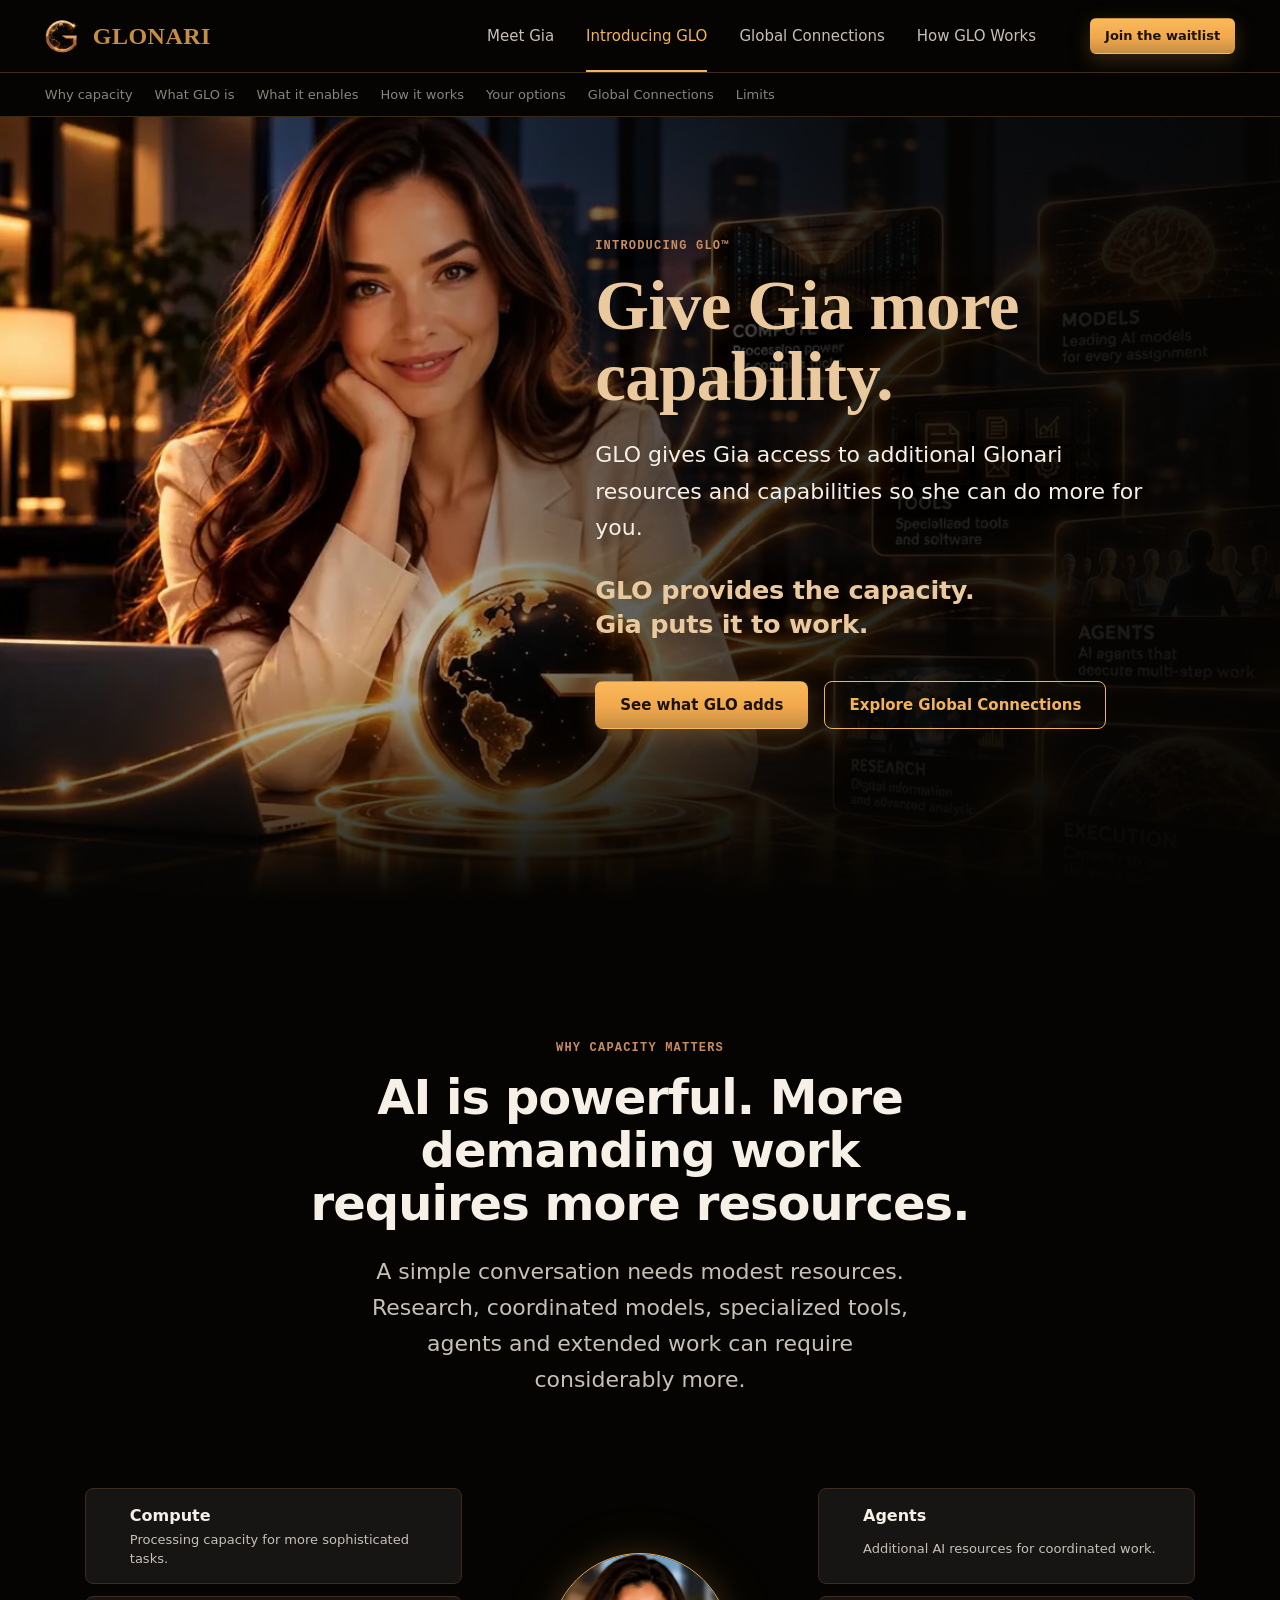
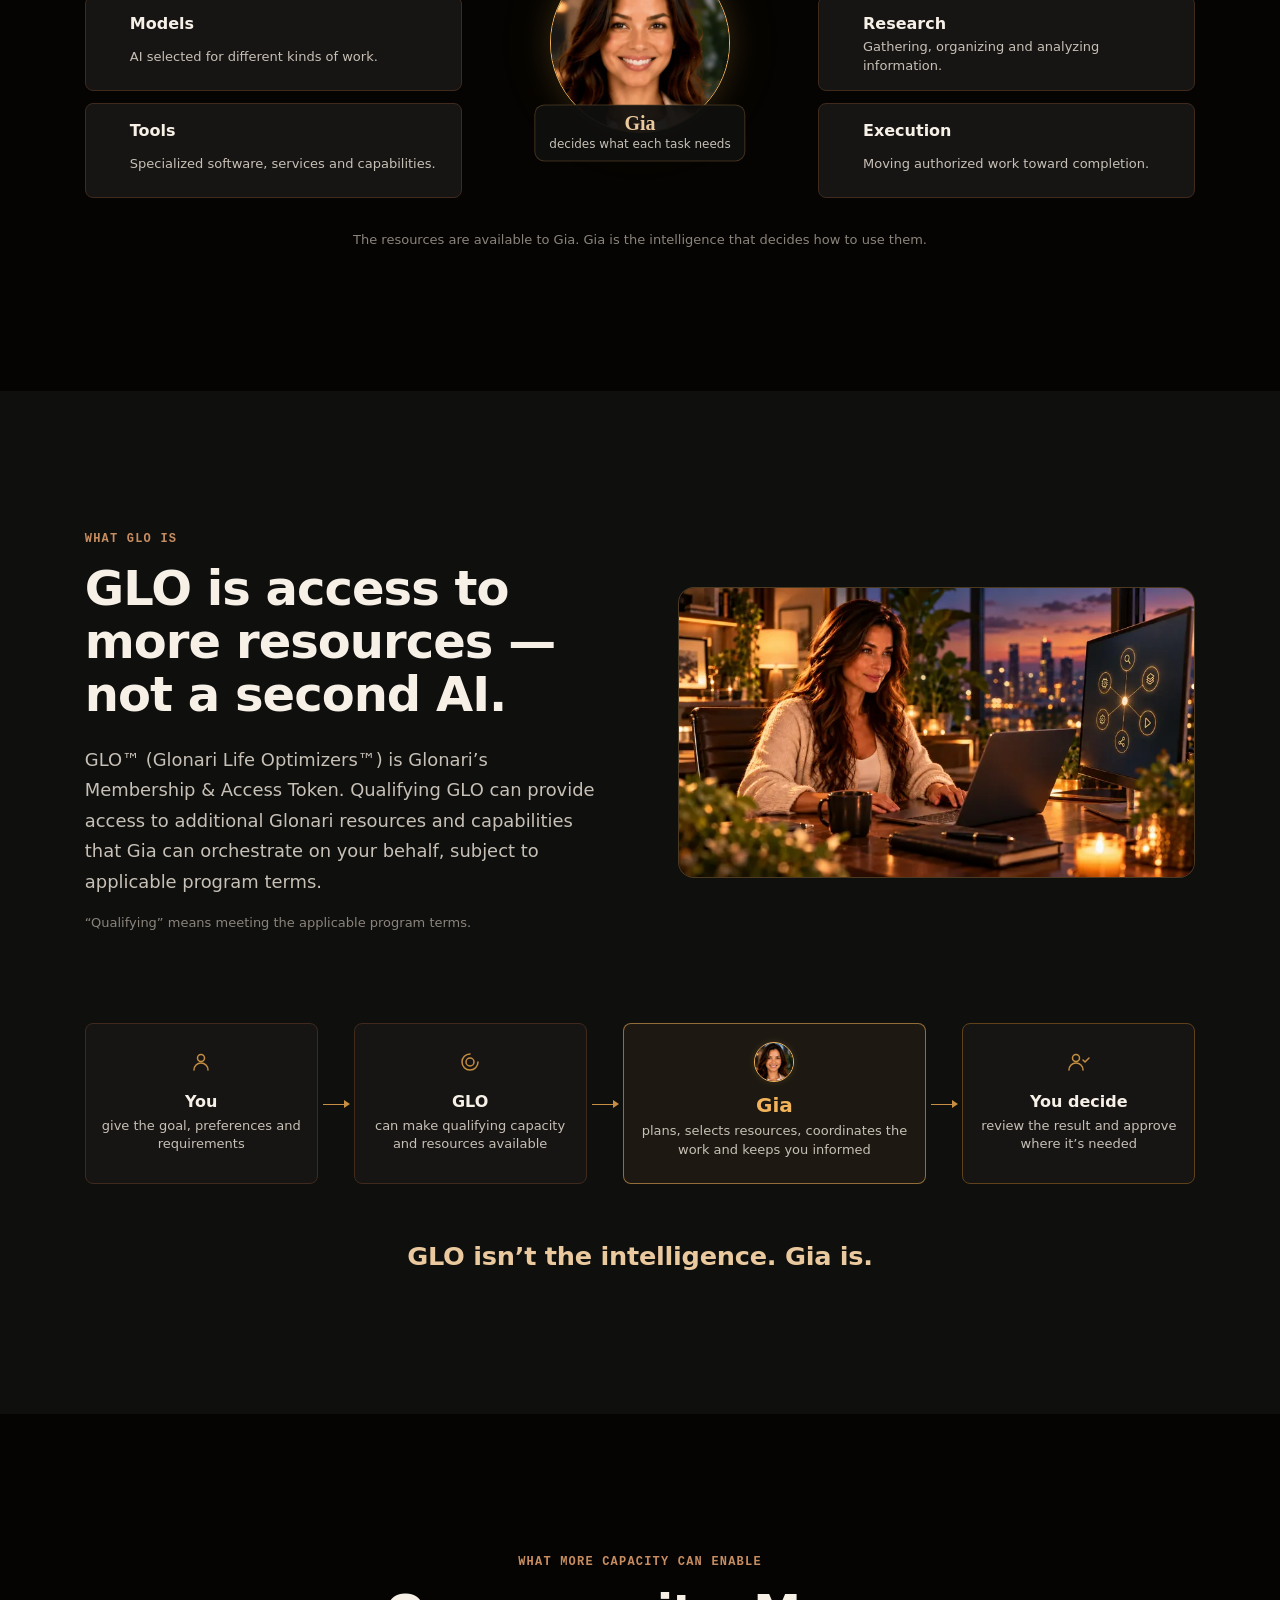
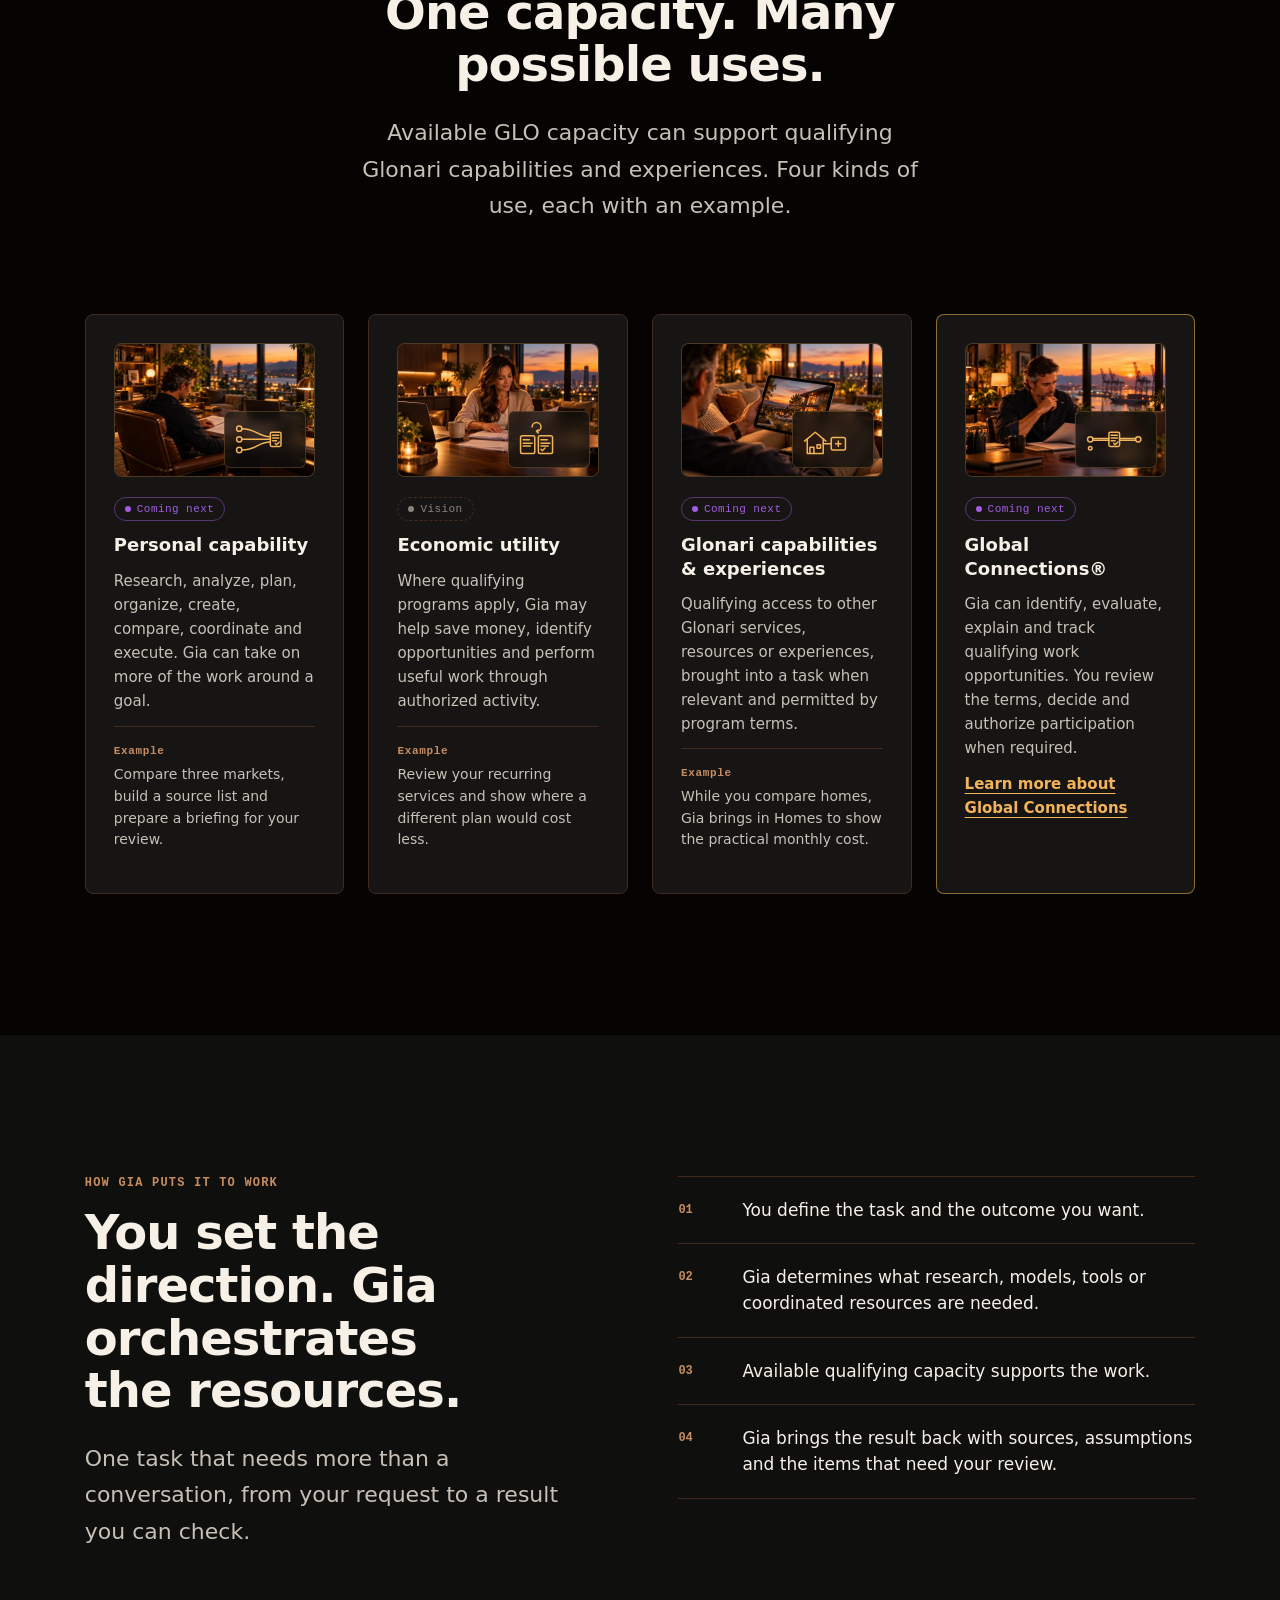
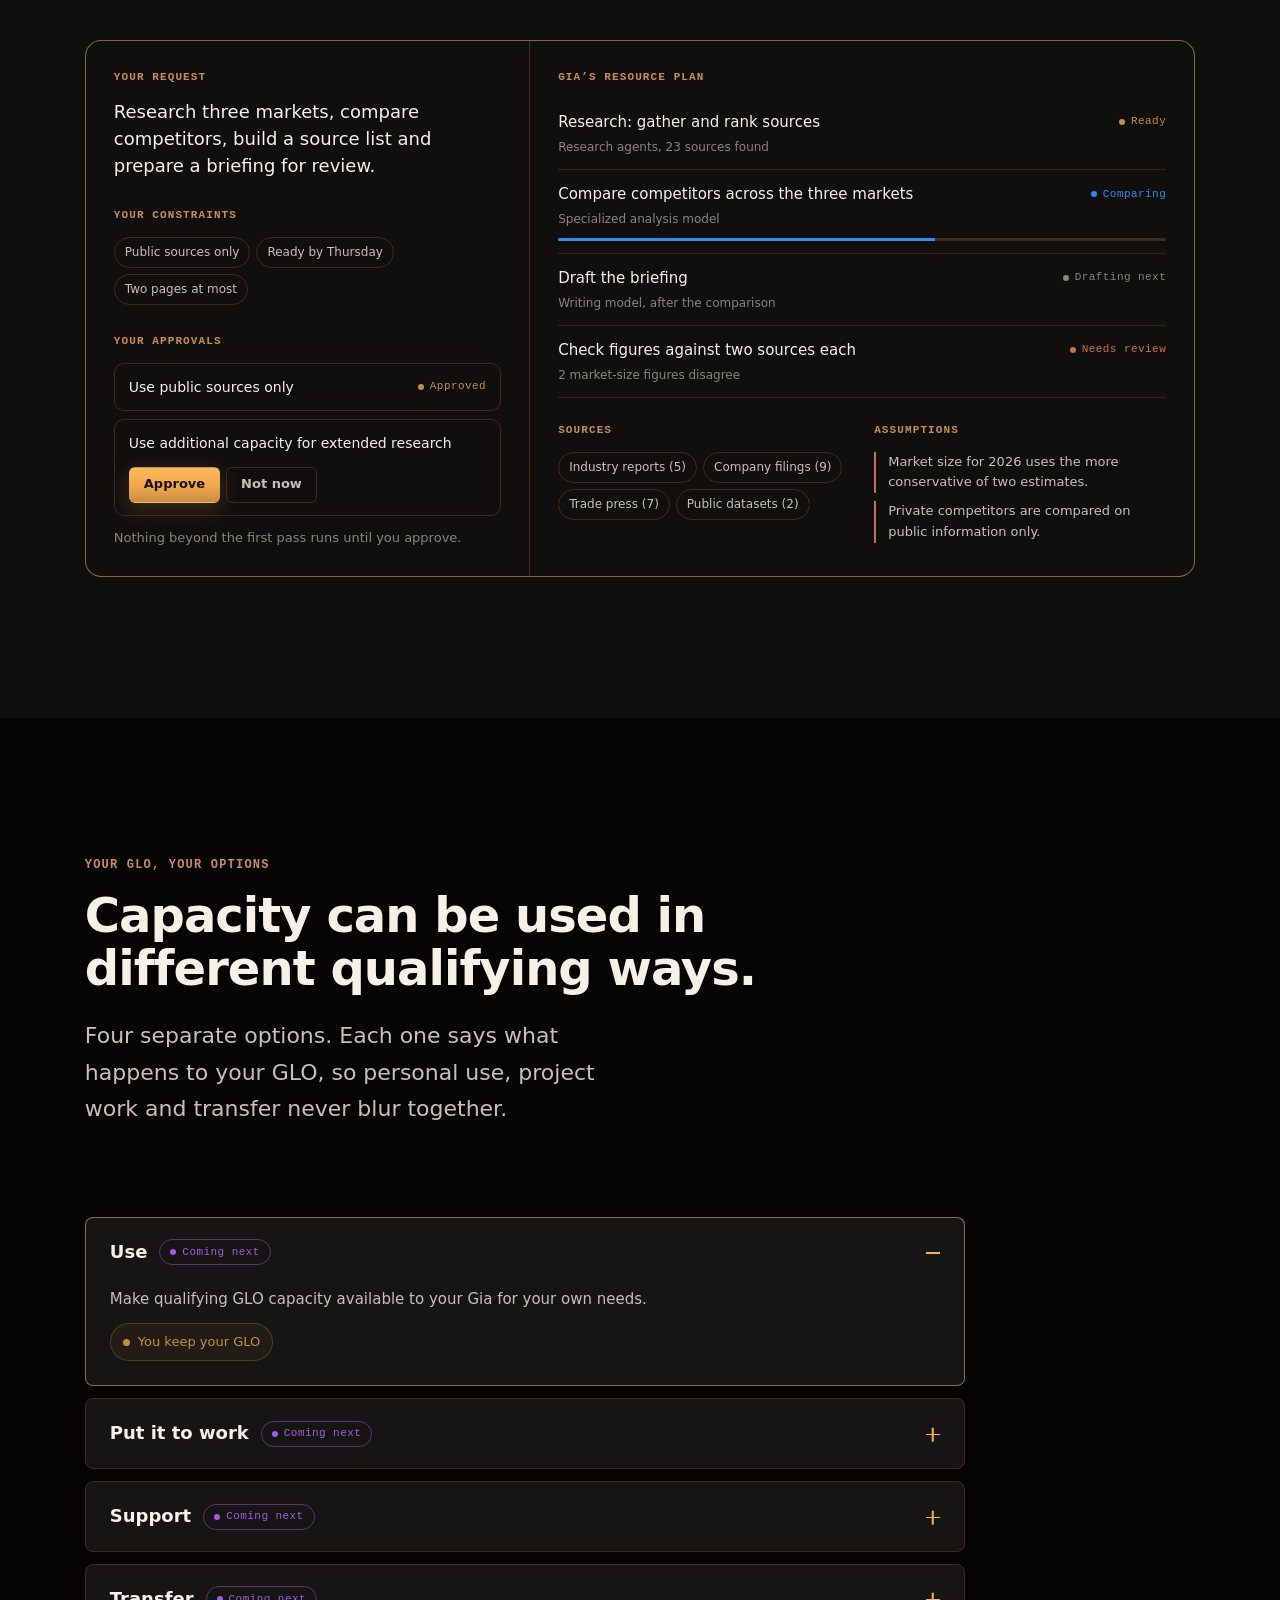
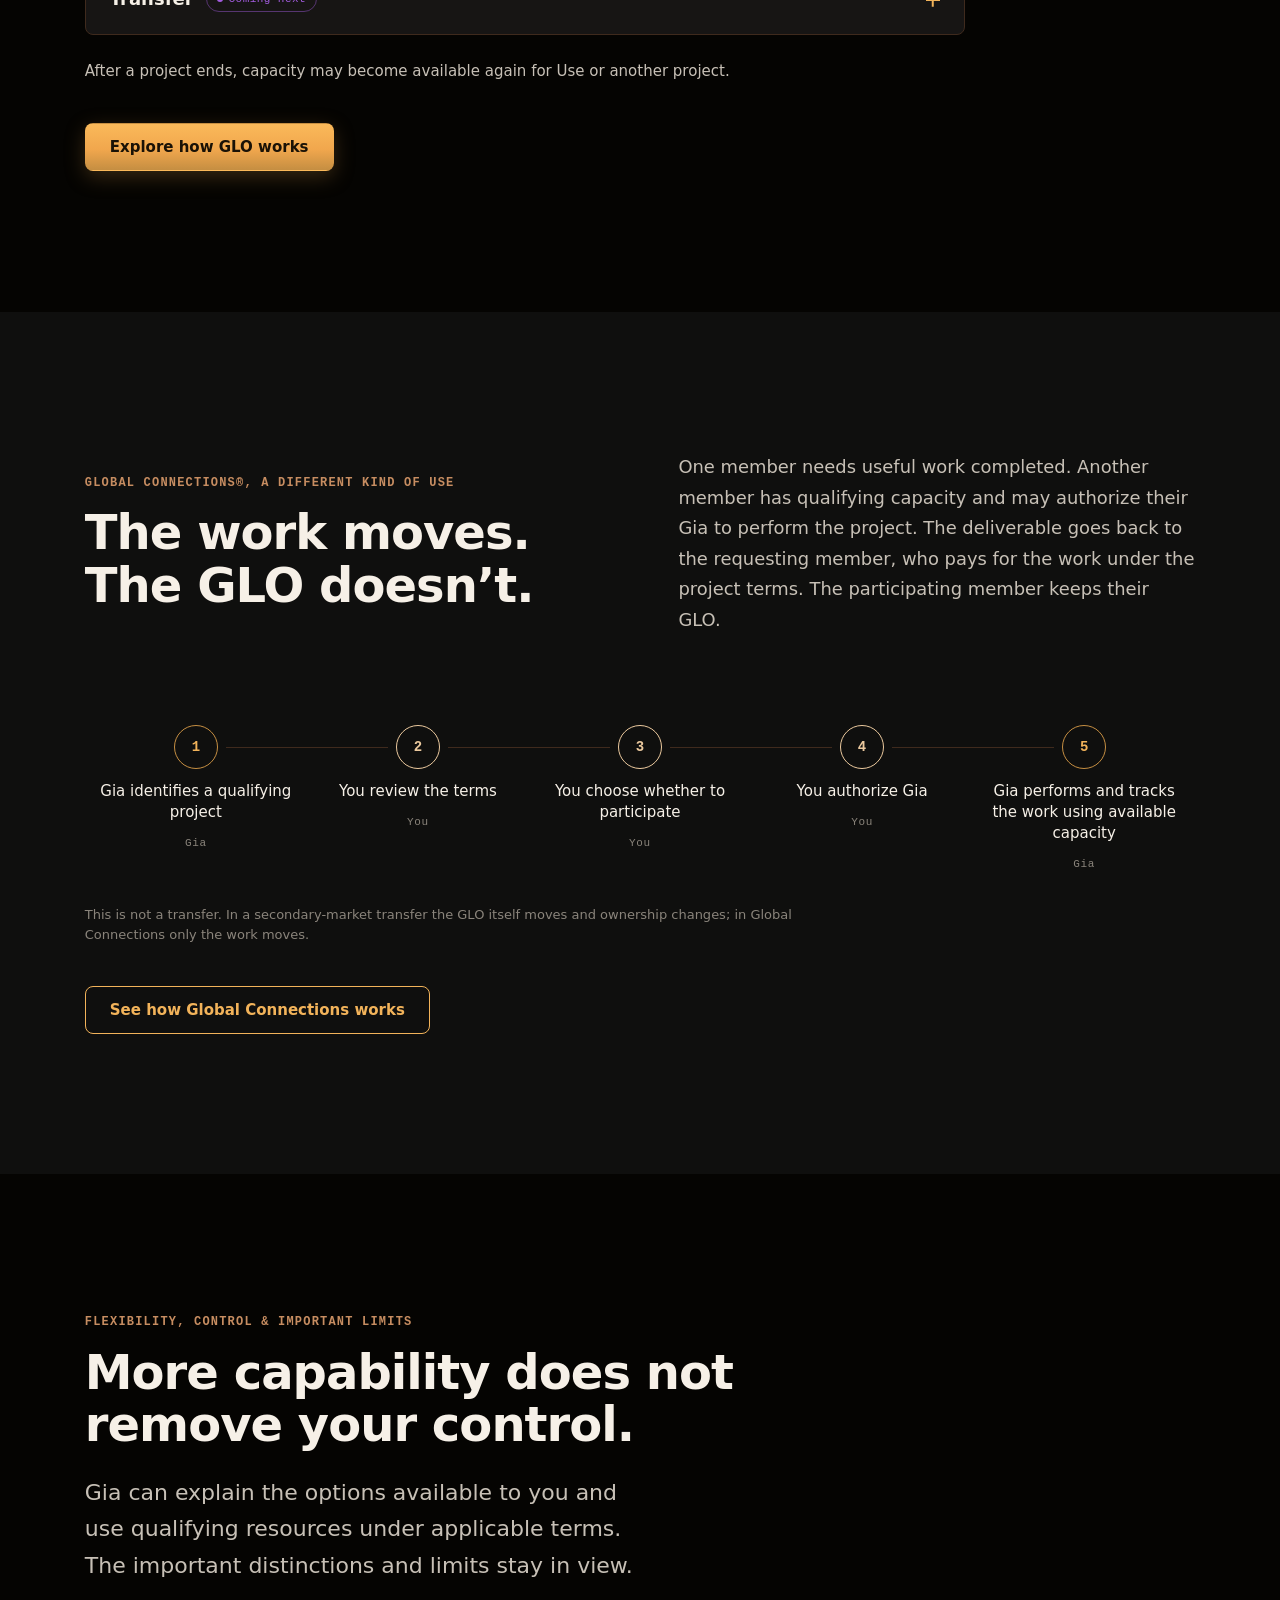
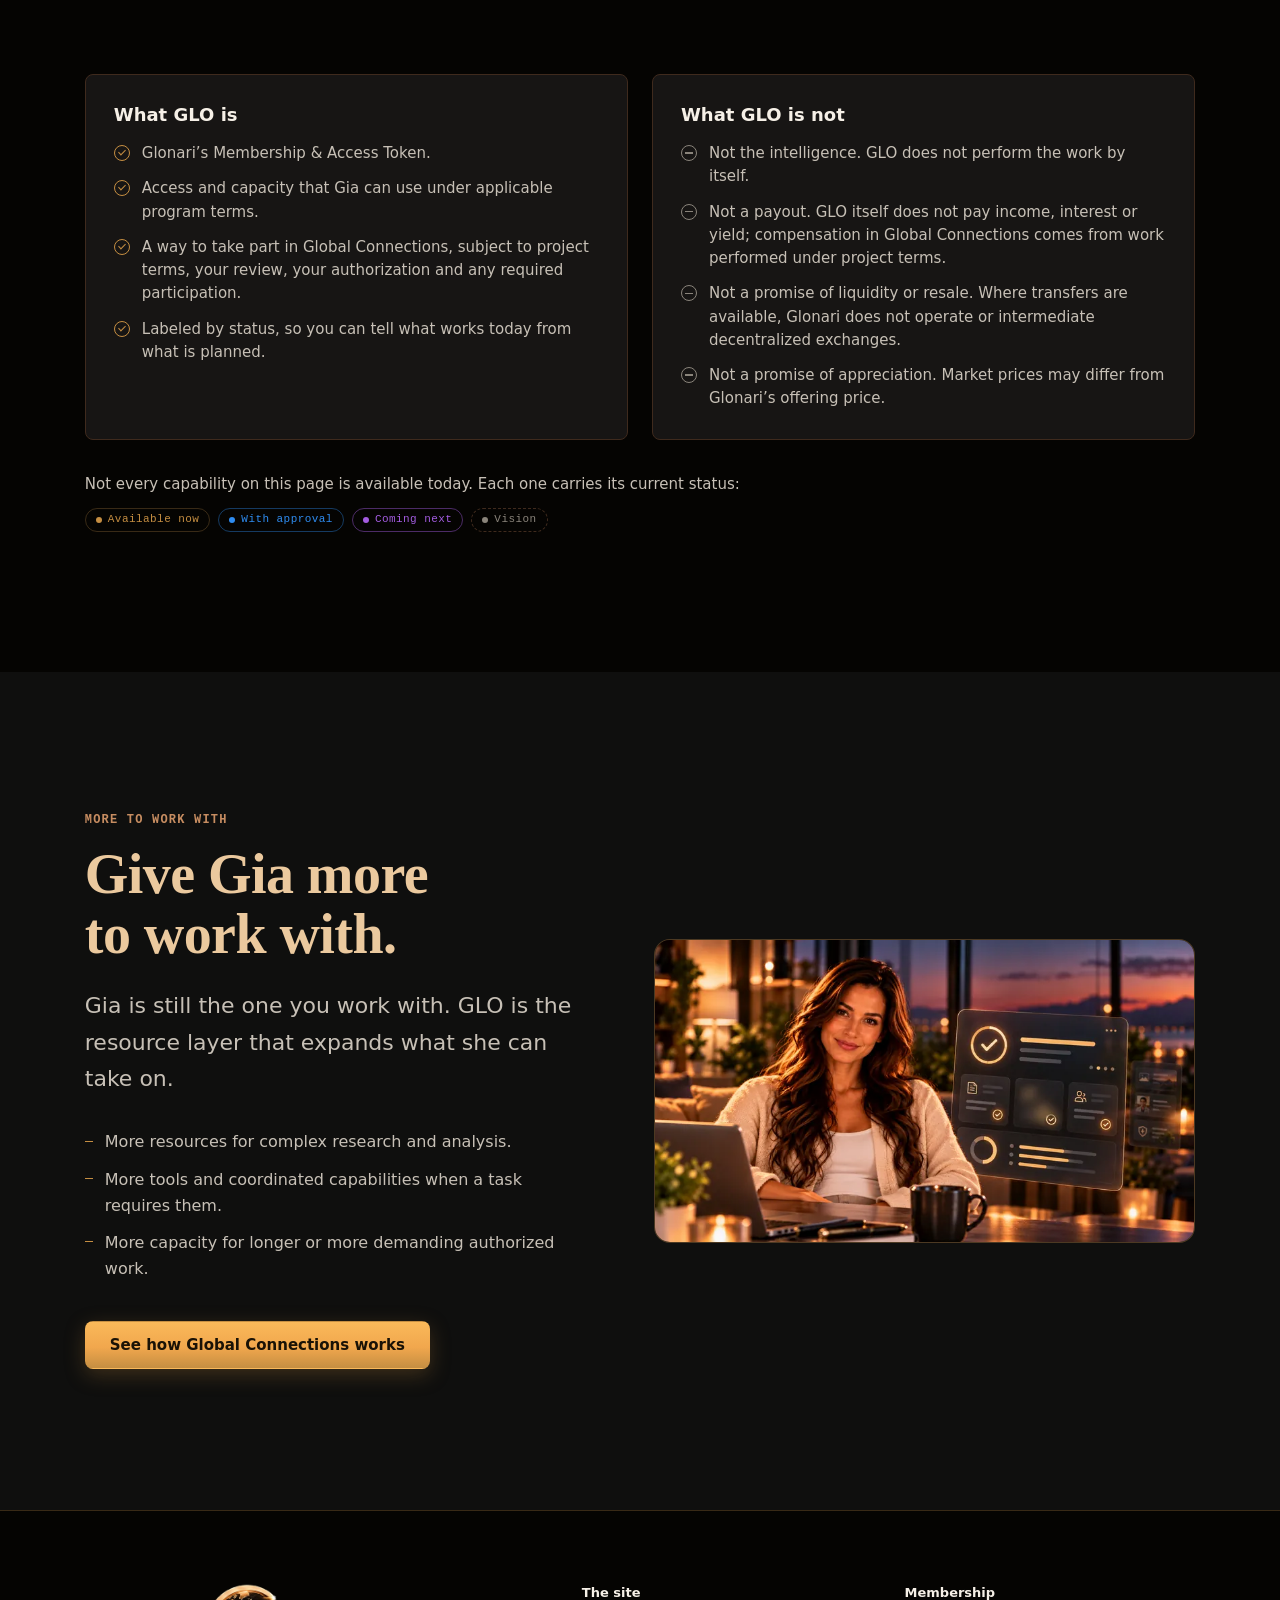
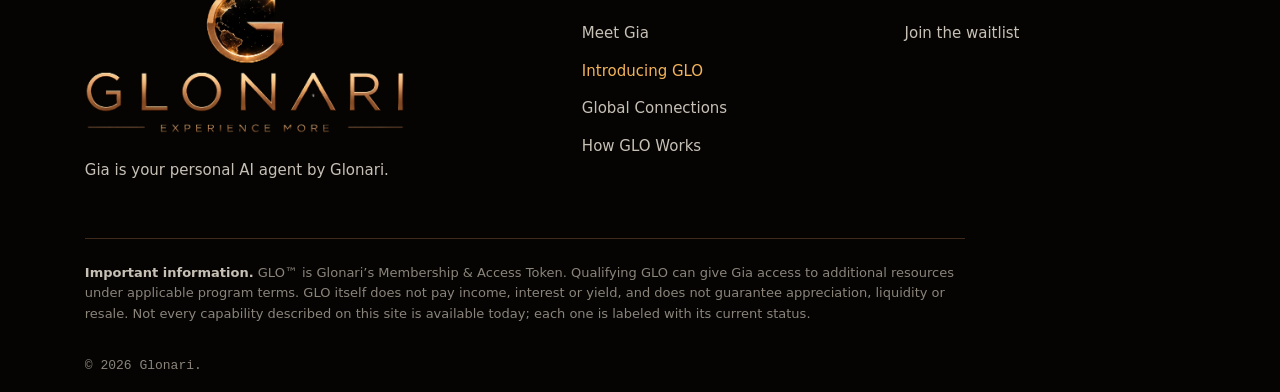
==== commit cfe111f9: "Changes 3" ====
--- a/glo.html
+++ b/glo.html
@@ -163,71 +163,103 @@
     </header>
     <div class="cards cards--4 gap-major" data-stagger>
       <article class="card card--flex" data-spotlight>
-        <div class="card__art"><svg viewBox="0 0 144 96" fill="none" stroke="currentColor" stroke-width="1.5" stroke-linecap="round" stroke-linejoin="round" aria-hidden="true" focusable="false">
-          <circle cx="14" cy="24" r="6" vector-effect="non-scaling-stroke"/>
-          <circle cx="14" cy="48" r="6" vector-effect="non-scaling-stroke"/>
-          <circle cx="14" cy="72" r="6" vector-effect="non-scaling-stroke"/>
-          <path d="M20 24C52 24 56 42 84 42" vector-effect="non-scaling-stroke"/>
-          <path d="M20 48H84" vector-effect="non-scaling-stroke"/>
-          <path d="M20 72C52 72 56 54 84 54" vector-effect="non-scaling-stroke"/>
-          <rect x="84" y="32" width="24" height="32" rx="3" vector-effect="non-scaling-stroke"/>
-          <path d="M89 39H103" vector-effect="non-scaling-stroke"/>
-          <path d="M89 45H103" vector-effect="non-scaling-stroke"/>
-          <path d="M89 51H98" vector-effect="non-scaling-stroke"/>
-          <path d="M95 57l3 3 6-6" vector-effect="non-scaling-stroke"/>
-        </svg></div>
+        <figure class="media-frame card__photo" style="--ratio: 3 / 2">
+          <div class="media-frame__box" data-parallax>
+            <picture>
+              <source type="image/webp" srcset="assets/images/enables-personal-800.webp 800w, assets/images/enables-personal-1536.webp 1536w" sizes="(max-width: 560px) calc(100vw - 88px), (max-width: 1100px) calc(50vw - 84px), 240px">
+              <img src="assets/images/enables-personal-800.jpg" srcset="assets/images/enables-personal-800.jpg 800w, assets/images/enables-personal-1536.jpg 1536w" sizes="(max-width: 560px) calc(100vw - 88px), (max-width: 1100px) calc(50vw - 84px), 240px" width="1536" height="1024" alt="" loading="lazy" decoding="async">
+            </picture>
+            <span class="card__photo-mark" aria-hidden="true"><svg class="draw-icon" viewBox="0 0 144 96" fill="none" stroke="currentColor" stroke-width="1.5" stroke-linecap="round" stroke-linejoin="round" focusable="false">
+                  <circle cx="14" cy="24" r="6" vector-effect="non-scaling-stroke"/>
+                  <circle cx="14" cy="48" r="6" vector-effect="non-scaling-stroke"/>
+                  <circle cx="14" cy="72" r="6" vector-effect="non-scaling-stroke"/>
+                  <path d="M20 24C52 24 56 42 84 42" vector-effect="non-scaling-stroke"/>
+                  <path d="M20 48H84" vector-effect="non-scaling-stroke"/>
+                  <path d="M20 72C52 72 56 54 84 54" vector-effect="non-scaling-stroke"/>
+                  <rect x="84" y="32" width="24" height="32" rx="3" vector-effect="non-scaling-stroke"/>
+                  <path d="M89 39H103" vector-effect="non-scaling-stroke"/>
+                  <path d="M89 45H103" vector-effect="non-scaling-stroke"/>
+                  <path d="M89 51H98" vector-effect="non-scaling-stroke"/>
+                  <path d="M95 57l3 3 6-6" vector-effect="non-scaling-stroke"/>
+                </svg></span>
+          </div>
+        </figure>
         <div class="card__head"><h3 class="h4">Personal capability</h3><span class="badge badge--next">Coming next</span></div>
         <p class="small">Research, analyze, plan, organize, create, compare, coordinate and execute. Gia can take on more of the work around a goal.</p>
         <p class="card__example"><b>Example</b>Compare three markets, build a source list and prepare a briefing for your review.</p>
       </article>
       <article class="card card--flex" data-spotlight>
-        <div class="card__art"><svg viewBox="0 0 144 96" fill="none" stroke="currentColor" stroke-width="1.5" stroke-linecap="round" stroke-linejoin="round" aria-hidden="true" focusable="false">
-          <path d="M34 20A10 10 0 1 1 44 30" vector-effect="non-scaling-stroke"/>
-          <path d="M47.5 26.5L44 30L47.5 33.5" vector-effect="non-scaling-stroke"/>
-          <rect x="8" y="40" width="32" height="40" rx="4" vector-effect="non-scaling-stroke"/>
-          <path d="M14 49H28" vector-effect="non-scaling-stroke"/>
-          <path d="M14 57H34" vector-effect="non-scaling-stroke"/>
-          <path d="M14 63H30" vector-effect="non-scaling-stroke"/>
-          <rect x="48" y="40" width="32" height="40" rx="4" vector-effect="non-scaling-stroke"/>
-          <path d="M54 49H68" vector-effect="non-scaling-stroke"/>
-          <path d="M54 57H74" vector-effect="non-scaling-stroke"/>
-          <path d="M54 63H70" vector-effect="non-scaling-stroke"/>
-          <path d="M54 70.5l3 3 6-6" vector-effect="non-scaling-stroke"/>
-        </svg></div>
+        <figure class="media-frame card__photo" style="--ratio: 3 / 2">
+          <div class="media-frame__box" data-parallax>
+            <picture>
+              <source type="image/webp" srcset="assets/images/enables-economic-800.webp 800w, assets/images/enables-economic-1536.webp 1536w" sizes="(max-width: 560px) calc(100vw - 88px), (max-width: 1100px) calc(50vw - 84px), 240px">
+              <img src="assets/images/enables-economic-800.jpg" srcset="assets/images/enables-economic-800.jpg 800w, assets/images/enables-economic-1536.jpg 1536w" sizes="(max-width: 560px) calc(100vw - 88px), (max-width: 1100px) calc(50vw - 84px), 240px" width="1536" height="1024" alt="" loading="lazy" decoding="async">
+            </picture>
+            <span class="card__photo-mark" aria-hidden="true"><svg class="draw-icon" viewBox="0 0 144 96" fill="none" stroke="currentColor" stroke-width="1.5" stroke-linecap="round" stroke-linejoin="round" focusable="false">
+                  <path d="M34 20A10 10 0 1 1 44 30" vector-effect="non-scaling-stroke"/>
+                  <path d="M47.5 26.5L44 30L47.5 33.5" vector-effect="non-scaling-stroke"/>
+                  <rect x="8" y="40" width="32" height="40" rx="4" vector-effect="non-scaling-stroke"/>
+                  <path d="M14 49H28" vector-effect="non-scaling-stroke"/>
+                  <path d="M14 57H34" vector-effect="non-scaling-stroke"/>
+                  <path d="M14 63H30" vector-effect="non-scaling-stroke"/>
+                  <rect x="48" y="40" width="32" height="40" rx="4" vector-effect="non-scaling-stroke"/>
+                  <path d="M54 49H68" vector-effect="non-scaling-stroke"/>
+                  <path d="M54 57H74" vector-effect="non-scaling-stroke"/>
+                  <path d="M54 63H70" vector-effect="non-scaling-stroke"/>
+                  <path d="M54 70.5l3 3 6-6" vector-effect="non-scaling-stroke"/>
+                </svg></span>
+          </div>
+        </figure>
         <div class="card__head"><h3 class="h4">Economic utility</h3><span class="badge badge--vision">Vision</span></div>
         <p class="small">Where qualifying programs apply, Gia may help save money, identify opportunities and perform useful work through authorized activity.</p>
         <p class="card__example"><b>Example</b>Review your recurring services and show where a different plan would cost less.</p>
       </article>
       <article class="card card--flex" data-spotlight>
-        <div class="card__art"><svg viewBox="0 0 144 96" fill="none" stroke="currentColor" stroke-width="1.5" stroke-linecap="round" stroke-linejoin="round" aria-hidden="true" focusable="false">
-          <path d="M8 52L32 32L56 52" vector-effect="non-scaling-stroke"/>
-          <path d="M14 47V80H50V47" vector-effect="non-scaling-stroke"/>
-          <path d="M20 80V66H29V80" vector-effect="non-scaling-stroke"/>
-          <rect x="36" y="60" width="8" height="8" rx="1" vector-effect="non-scaling-stroke"/>
-          <path d="M50 58H68" vector-effect="non-scaling-stroke"/>
-          <rect x="68" y="44" width="32" height="28" rx="4" vector-effect="non-scaling-stroke"/>
-          <path d="M84 52V64" vector-effect="non-scaling-stroke"/>
-          <path d="M78 58H90" vector-effect="non-scaling-stroke"/>
-        </svg></div>
+        <figure class="media-frame card__photo" style="--ratio: 3 / 2">
+          <div class="media-frame__box" data-parallax>
+            <picture>
+              <source type="image/webp" srcset="assets/images/enables-capabilities-800.webp 800w, assets/images/enables-capabilities-1536.webp 1536w" sizes="(max-width: 560px) calc(100vw - 88px), (max-width: 1100px) calc(50vw - 84px), 240px">
+              <img src="assets/images/enables-capabilities-800.jpg" srcset="assets/images/enables-capabilities-800.jpg 800w, assets/images/enables-capabilities-1536.jpg 1536w" sizes="(max-width: 560px) calc(100vw - 88px), (max-width: 1100px) calc(50vw - 84px), 240px" width="1536" height="1024" alt="" loading="lazy" decoding="async">
+            </picture>
+            <span class="card__photo-mark" aria-hidden="true"><svg class="draw-icon" viewBox="0 0 144 96" fill="none" stroke="currentColor" stroke-width="1.5" stroke-linecap="round" stroke-linejoin="round" focusable="false">
+                  <path d="M8 52L32 32L56 52" vector-effect="non-scaling-stroke"/>
+                  <path d="M14 47V80H50V47" vector-effect="non-scaling-stroke"/>
+                  <path d="M20 80V66H29V80" vector-effect="non-scaling-stroke"/>
+                  <rect x="36" y="60" width="8" height="8" rx="1" vector-effect="non-scaling-stroke"/>
+                  <path d="M50 58H68" vector-effect="non-scaling-stroke"/>
+                  <rect x="68" y="44" width="32" height="28" rx="4" vector-effect="non-scaling-stroke"/>
+                  <path d="M84 52V64" vector-effect="non-scaling-stroke"/>
+                  <path d="M78 58H90" vector-effect="non-scaling-stroke"/>
+                </svg></span>
+          </div>
+        </figure>
         <div class="card__head"><h3 class="h4">Glonari capabilities &amp; experiences</h3><span class="badge badge--next">Coming next</span></div>
         <p class="small">Qualifying access to other Glonari services, resources or experiences, brought into a task when relevant and permitted by program terms.</p>
         <p class="card__example"><b>Example</b>While you compare homes, Gia brings in Homes to show the practical monthly cost.</p>
       </article>
       <article class="card card--flex card--key" data-spotlight>
-        <div class="card__art"><svg viewBox="0 0 144 96" fill="none" stroke="currentColor" stroke-width="1.5" stroke-linecap="round" stroke-linejoin="round" aria-hidden="true" focusable="false">
-          <circle cx="14" cy="48" r="6" vector-effect="non-scaling-stroke"/>
-          <circle cx="14" cy="68" r="4" vector-effect="non-scaling-stroke"/>
-          <path d="M20 46H56" vector-effect="non-scaling-stroke"/>
-          <path d="M20 50H56" vector-effect="non-scaling-stroke"/>
-          <rect x="56" y="32" width="24" height="32" rx="3" vector-effect="non-scaling-stroke"/>
-          <path d="M61 39H75" vector-effect="non-scaling-stroke"/>
-          <path d="M61 45H75" vector-effect="non-scaling-stroke"/>
-          <path d="M61 51H70" vector-effect="non-scaling-stroke"/>
-          <path d="M67 57l3 3 6-6" vector-effect="non-scaling-stroke"/>
-          <path d="M80 46H116" vector-effect="non-scaling-stroke"/>
-          <path d="M80 50H116" vector-effect="non-scaling-stroke"/>
-          <circle cx="122" cy="48" r="6" vector-effect="non-scaling-stroke"/>
-        </svg></div>
+        <figure class="media-frame card__photo" style="--ratio: 3 / 2">
+          <div class="media-frame__box" data-parallax>
+            <picture>
+              <source type="image/webp" srcset="assets/images/enables-connections-800.webp 800w, assets/images/enables-connections-1536.webp 1536w" sizes="(max-width: 560px) calc(100vw - 88px), (max-width: 1100px) calc(50vw - 84px), 240px">
+              <img src="assets/images/enables-connections-800.jpg" srcset="assets/images/enables-connections-800.jpg 800w, assets/images/enables-connections-1536.jpg 1536w" sizes="(max-width: 560px) calc(100vw - 88px), (max-width: 1100px) calc(50vw - 84px), 240px" width="1536" height="1024" alt="" loading="lazy" decoding="async">
+            </picture>
+            <span class="card__photo-mark" aria-hidden="true"><svg class="draw-icon" viewBox="0 0 144 96" fill="none" stroke="currentColor" stroke-width="1.5" stroke-linecap="round" stroke-linejoin="round" focusable="false">
+                  <circle cx="14" cy="48" r="6" vector-effect="non-scaling-stroke"/>
+                  <circle cx="14" cy="68" r="4" vector-effect="non-scaling-stroke"/>
+                  <path d="M20 46H56" vector-effect="non-scaling-stroke"/>
+                  <path d="M20 50H56" vector-effect="non-scaling-stroke"/>
+                  <rect x="56" y="32" width="24" height="32" rx="3" vector-effect="non-scaling-stroke"/>
+                  <path d="M61 39H75" vector-effect="non-scaling-stroke"/>
+                  <path d="M61 45H75" vector-effect="non-scaling-stroke"/>
+                  <path d="M61 51H70" vector-effect="non-scaling-stroke"/>
+                  <path d="M67 57l3 3 6-6" vector-effect="non-scaling-stroke"/>
+                  <path d="M80 46H116" vector-effect="non-scaling-stroke"/>
+                  <path d="M80 50H116" vector-effect="non-scaling-stroke"/>
+                  <circle cx="122" cy="48" r="6" vector-effect="non-scaling-stroke"/>
+                </svg></span>
+          </div>
+        </figure>
         <div class="card__head"><h3 class="h4">Global Connections&reg;</h3><span class="badge badge--next">Coming next</span></div>
         <p class="small">Gia can identify, evaluate, explain and track qualifying work opportunities. You review the terms, decide and authorize participation when required.</p>
         <a class="card__link" href="global-connections.html">Learn more about Global Connections</a>
--- a/css/tokens.css
+++ b/css/tokens.css
@@ -0,0 +1,44 @@
+/* Gia site — design tokens.
+   Colors: docs/GLONARI_PULSE_COLORS.md. Type, spacing, layout, motion: docs/GIA-SITE-DESIGN-SYSTEM.md. */
+:root {
+  color-scheme: dark;
+  /* Background & surfaces */
+  --gp-black: #050402; --gp-bg: #0F0F0E; --gp-surface: #171514; --gp-surface-2: #1D1712;
+  --gp-warm-dark: #251D16; --gp-line: #3F2A1D;
+  --gp-glass: rgba(20, 17, 14, 0.62);
+  --gp-glass-border: rgba(242, 179, 90, 0.22);
+  --gp-glass-border-active: rgba(242, 179, 90, 0.55);
+  /* Glonari gold */
+  --gp-gold-glow: #FAB95A; --gp-gold: #F2B35A; --gp-gold-warm: #F1A74D; --gp-gold-mid: #C58E42;
+  --gp-gold-deep: #966B32; --gp-gold-dark: #604119; --gp-champagne: #EBC99E; --gp-copper: #C78D61;
+  /* Text */
+  --gp-text: #F6F0E7; --gp-white: #FFFFFF; --gp-text-2: #C7C0B6; --gp-text-muted: #8A847B; --gp-on-gold: #1A1206;
+  /* Data colors */
+  --gp-green: #2EDB8C; --gp-blue: #2F8CF0; --gp-teal: #1EC8E0; --gp-violet: #A35CE0; --gp-warning: #C3734E;
+  /* Effects */
+  --gp-btn-gradient: linear-gradient(180deg, #FAB95A 0%, #F1A74D 55%, #C58E42 100%);
+  --gp-power-glow: 0 0 40px rgba(250, 185, 90, 0.35);
+
+  /* Type (DS) */
+  --font-display: "Playfair Display", Georgia, "Times New Roman", serif;
+  --font-ui: "IBM Plex Sans", system-ui, -apple-system, "Segoe UI", Roboto, sans-serif;
+  --font-mono: "IBM Plex Mono", ui-monospace, SFMono-Regular, Menlo, Consolas, monospace;
+
+  /* Layout (DS) */
+  --container-max: 1200px;
+  --page-pad: clamp(24px, 3.5vw, 48px);
+  --section-pad: clamp(96px, 11vw, 160px);
+  --section-pad-compact: clamp(72px, 8vw, 96px);
+  --grid-gap: clamp(48px, 6vw, 96px);
+  --header-row: 72px;                                   /* level 1: brand, pages, CTA */
+  --subnav-h: 44px;                                     /* level 2: sections of this page */
+  --header-h: calc(var(--header-row) + var(--subnav-h)); /* total fixed header; level 2 hides at 1100px and below */
+  --ease: cubic-bezier(.22, .61, .36, 1);
+
+  box-sizing: border-box;
+  padding-top: env(safe-area-inset-top, 0px);
+  padding-bottom: env(safe-area-inset-bottom, 0px);
+}
+@media (max-width: 1100px) { :root { --header-h: var(--header-row); } }
+@media (max-width: 768px) { :root { --header-row: 64px; --page-pad: 24px; } }
+@media (max-width: 480px) { :root { --page-pad: 20px; } }
--- a/css/base.css
+++ b/css/base.css
@@ -0,0 +1,77 @@
+/* Gia site — base: reset, type, sections, buttons, reveal. Shared by every page. */
+*, *::before, *::after { box-sizing: inherit; }
+html {
+  background: var(--gp-bg);
+  scroll-padding-top: calc(var(--header-h) + env(safe-area-inset-top, 0px));
+  scroll-behavior: smooth;
+  -webkit-text-size-adjust: 100%;
+}
+body {
+  margin: 0; background: var(--gp-bg); color: var(--gp-text);
+  font-family: var(--font-ui); font-size: 16px; line-height: 1.6;
+  -webkit-font-smoothing: antialiased; overflow-x: clip;
+}
+img, canvas { max-width: 100%; display: block; }
+a { color: inherit; }
+button { font: inherit; color: inherit; }
+:focus-visible { outline: 2px solid var(--gp-gold); outline-offset: 3px; border-radius: 4px; }
+[hidden] { display: none !important; }
+.sr-only { position: absolute; width: 1px; height: 1px; overflow: hidden; clip: rect(0 0 0 0); white-space: nowrap; }
+
+.container { width: min(100%, var(--container-max)); margin-inline: auto; padding-inline: var(--page-pad); }
+
+
+/* ===== Type ===== */
+.eyebrow {
+  font-family: var(--font-mono); font-size: 12px; font-weight: 600; line-height: 1.2;
+  letter-spacing: .10em; text-transform: uppercase; color: var(--gp-copper); margin: 0 0 16px;
+}
+.h2 { font-size: clamp(32px, 4vw, 48px); font-weight: 700; line-height: 1.10; letter-spacing: -0.02em; margin: 0; color: var(--gp-text); text-wrap: balance; }
+.h3 { font-size: clamp(20px, 2vw, 28px); font-weight: 600; line-height: 1.2; letter-spacing: -0.01em; margin: 0; }
+.h4 { font-size: 18px; font-weight: 600; line-height: 1.3; margin: 0; }
+.lead { font-size: clamp(18px, 1.8vw, 22px); line-height: 1.65; color: var(--gp-text-2); margin: 24px 0 0; max-width: 560px; }
+.body { font-size: clamp(17px, 1.4vw, 20px); line-height: 1.7; color: var(--gp-text-2); margin: 0; }
+.small { font-size: 15px; line-height: 1.6; color: var(--gp-text-2); margin: 0; }
+.caption { font-size: 13px; line-height: 1.55; color: var(--gp-text-muted); margin: 0; }
+.mono { font-family: var(--font-mono); }
+
+/* ===== Sections ===== */
+.section { padding-block: var(--section-pad); position: relative; }
+.section--glow { background: radial-gradient(ellipse at 70% 0%, rgba(241, 167, 77, 0.14), transparent 60%), var(--gp-bg); }
+.section--deep { background: var(--gp-black); }
+.head--center { max-width: 720px; margin-inline: auto; text-align: center; }
+.head--center .lead { margin-inline: auto; }
+.gap-major { margin-top: clamp(64px, 7vw, 96px); }
+@media (max-width: 768px) { .section { padding-block: clamp(72px, 14vw, 96px); } }
+
+.section--compact { padding-block: var(--section-pad-compact); }
+@media (max-width: 768px) { .section--compact { padding-block: 72px; } }
+
+/* ===== Buttons ===== */
+.btn {
+  display: inline-flex; align-items: center; justify-content: center; gap: 8px;
+  min-height: 48px; padding: 0 24px; border-radius: 8px; border: 1px solid transparent;
+  font-family: var(--font-ui); font-size: 15px; font-weight: 600; text-decoration: none; cursor: pointer;
+  transition: box-shadow .25s var(--ease), background-color .25s var(--ease), border-color .25s var(--ease), color .25s var(--ease);
+  white-space: nowrap;
+}
+.btn--primary { background: var(--gp-btn-gradient); color: var(--gp-on-gold); box-shadow: 0 6px 20px rgba(150, 107, 50, 0.35); }
+.btn--primary:hover { box-shadow: var(--gp-power-glow); }
+.btn--secondary { background: transparent; border-color: var(--gp-gold); color: var(--gp-gold); }
+.btn--secondary:hover { background: rgba(242, 179, 90, 0.08); }
+.btn--ghost { background: transparent; border-color: var(--gp-line); color: var(--gp-text-2); }
+.btn--ghost:hover { border-color: var(--gp-gold-mid); color: var(--gp-text); }
+.btn--sm { min-height: 36px; padding: 0 14px; font-size: 13px; border-radius: 6px; }
+.btn-row { display: flex; flex-wrap: wrap; gap: 16px; }
+@media (max-width: 768px) { .btn-row--stack { flex-direction: column; } .btn-row--stack .btn { width: 100%; } }
+
+/* ===== Reveal (DS motion: 600ms, 24px) ===== */
+.reveal { opacity: 0; transform: translateY(24px); transition: opacity .6s var(--ease), transform .6s var(--ease); }
+.reveal.is-in { opacity: 1; transform: none; }
+.no-js .reveal { opacity: 1; transform: none; }
+
+@media (prefers-reduced-motion: reduce) {
+  html { scroll-behavior: auto; }
+  .reveal { opacity: 1; transform: none; transition: none; }
+  .btn { transition: none; }
+}
--- a/css/components.css
+++ b/css/components.css
@@ -0,0 +1,572 @@
+/* Gia site — shared components: product-UI glass, chat atoms, status, cards, split,
+   activity log, status tiers, task workspace. Used on more than one page (or planned to be). */
+
+/* ===== Glass (product UI) ===== */
+.glass {
+  background: var(--gp-glass);
+  -webkit-backdrop-filter: blur(18px); backdrop-filter: blur(18px);
+  border: 1px solid var(--gp-glass-border); border-radius: 16px;
+}
+@supports not ((backdrop-filter: blur(1px)) or (-webkit-backdrop-filter: blur(1px))) { .glass { background: var(--gp-surface); } }
+.glass.is-active { border-color: var(--gp-glass-border-active); }
+
+/* Chat atoms reused across mockups */
+.bubble { max-width: 88%; padding: 10px 14px; border-radius: 12px; font-size: 14px; line-height: 1.5; }
+.bubble--user { margin-left: auto; background: rgba(246, 240, 231, 0.08); border: 1px solid rgba(246, 240, 231, 0.10); color: var(--gp-text); border-bottom-right-radius: 4px; }
+.bubble--gia { background: rgba(242, 179, 90, 0.07); border: 1px solid var(--gp-glass-border); color: var(--gp-text); border-bottom-left-radius: 4px; }
+.gia-tag { display: flex; align-items: center; gap: 8px; font-size: 12px; color: var(--gp-text-muted); margin-bottom: 6px; }
+.gia-dot { width: 18px; height: 18px; border-radius: 50%; background: radial-gradient(circle at 35% 35%, var(--gp-gold-glow), var(--gp-gold-deep)); box-shadow: 0 0 10px rgba(250, 185, 90, .45); flex: none; }
+.status { display: inline-flex; align-items: center; gap: 6px; font-family: var(--font-mono); font-size: 11px; font-weight: 500; letter-spacing: .04em; white-space: nowrap; }
+.status::before { content: ""; width: 6px; height: 6px; border-radius: 50%; background: currentColor; }
+.status--ready { color: var(--gp-gold-mid); }
+.status--working { color: var(--gp-blue); }
+.status--review { color: var(--gp-warning); }
+.status--muted { color: var(--gp-text-muted); }
+.msg-in { animation: msgIn .45s var(--ease) both; }
+@keyframes msgIn { from { opacity: 0; transform: translateY(10px); } to { opacity: 1; transform: none; } }
+
+/* ===== Card ===== */
+.card { background: var(--gp-surface); border: 1px solid var(--gp-line); border-radius: 8px; padding: 28px; }
+
+/* ===== Split ===== */
+.split { display: grid; grid-template-columns: minmax(0, 1fr) minmax(0, 1fr); gap: var(--grid-gap); align-items: center; }
+.split > * { min-width: 0; }
+@media (max-width: 960px) { .split { grid-template-columns: minmax(0, 1fr); gap: 56px; } }
+
+/* ===== Activity history ===== */
+.log { list-style: none; margin: 16px 0 0; padding: 0; }
+.log li { display: grid; grid-template-columns: minmax(0, 1fr) auto; gap: 4px 16px; padding: 14px 0; border-top: 1px solid var(--gp-line); font-size: 14px; }
+.log li small { color: var(--gp-text-muted); font-size: 12px; }
+.log li .status { grid-row: 1; grid-column: 2; }
+.log li.is-new { animation: msgIn .45s var(--ease) both; }
+
+/* ===== Status tiers (Available now / With approval / Coming next) ===== */
+.tiers { display: grid; grid-template-columns: repeat(3, minmax(0, 1fr)); gap: 24px; margin-top: 24px; }
+.tier { padding: 28px; }
+.tier__name { display: flex; align-items: center; gap: 10px; font-size: 18px; font-weight: 600; margin: 0 0 8px; }
+.tier__name::before { content: ""; width: 8px; height: 8px; border-radius: 50%; background: var(--dot); }
+@media (max-width: 960px) { .tiers { grid-template-columns: minmax(0, 1fr); } }
+
+/* ===== Task workspace (request + approvals | progress) ===== */
+.ws { display: grid; grid-template-columns: minmax(0, .8fr) minmax(0, 1.2fr); overflow: hidden; }
+.ws__pane { padding: 28px; min-width: 0; }
+.ws__pane + .ws__pane { border-left: 1px solid var(--gp-glass-border); }
+.ws__label { font-family: var(--font-mono); font-size: 11px; font-weight: 600; letter-spacing: .1em; text-transform: uppercase; color: var(--gp-copper); margin: 0 0 12px; }
+.ws__goal { font-size: 18px; line-height: 1.5; margin: 0 0 28px; }
+.appr { list-style: none; margin: 0; padding: 0; display: grid; gap: 8px; }
+.appr li { display: flex; justify-content: space-between; align-items: center; gap: 12px; padding: 12px 14px; border: 1px solid var(--gp-line); border-radius: 10px; font-size: 14px; flex-wrap: wrap; }
+.tasks { list-style: none; margin: 0 0 24px; padding: 0; }
+.tasks li { display: grid; grid-template-columns: minmax(0, 1fr) auto; gap: 4px 16px; padding: 12px 0; border-bottom: 1px solid rgba(63, 42, 29, .7); font-size: 15px; }
+.tasks small { color: var(--gp-text-muted); font-size: 12px; }
+.tasks .status { grid-row: 1; grid-column: 2; }
+.bar { grid-column: 1 / -1; height: 3px; border-radius: 3px; background: var(--gp-line); overflow: hidden; margin-top: 4px; }
+.bar i { display: block; height: 100%; width: 62%; background: var(--gp-blue); }
+.ws__cols { display: grid; grid-template-columns: minmax(0, 1fr) minmax(0, 1fr); gap: 24px; }
+.chips { display: flex; flex-wrap: wrap; gap: 6px; }
+.chip { font-size: 12px; padding: 5px 10px; border-radius: 999px; border: 1px solid var(--gp-line); color: var(--gp-text-2); }
+.draft { list-style: none; margin: 0; padding: 0; counter-reset: sl; font-size: 13px; color: var(--gp-text-2); }
+.draft li { counter-increment: sl; padding: 6px 0; display: flex; gap: 10px; }
+.draft li::before { content: counter(sl, decimal-leading-zero); font-family: var(--font-mono); font-size: 11px; color: var(--gp-text-muted); padding-top: 2px; }
+.assume { font-size: 13px; color: var(--gp-text-2); margin: 0; padding-left: 12px; border-left: 2px solid var(--gp-warning); }
+@media (max-width: 960px) { .ws { grid-template-columns: minmax(0, 1fr); } .ws__pane + .ws__pane { border-left: 0; border-top: 1px solid var(--gp-glass-border); } }
+@media (max-width: 600px) { .ws__cols { grid-template-columns: minmax(0, 1fr); } .ws__pane { padding: 22px; } }
+
+
+/* ===== Tabs (Meet Gia "In action", Global Connections workspace) ===== */
+.tabs { display: flex; flex-wrap: wrap; gap: 8px; margin-top: 40px; }
+.tab { all: unset; box-sizing: border-box; cursor: pointer; padding: 10px 16px; border-radius: 8px; border: 1px solid var(--gp-line); font-size: 14px; color: var(--gp-text-2); transition: border-color .2s var(--ease), color .2s var(--ease); }
+.tab:hover { color: var(--gp-text); }
+.tab[aria-selected="true"] { border-color: var(--gp-gold); color: var(--gp-gold); }
+.tab:focus-visible { outline: 2px solid var(--gp-gold); outline-offset: 2px; }
+
+/* ===== Final call to action (every page) ===== */
+.final { display: grid; grid-template-columns: minmax(0, 1fr) minmax(0, 1.1fr); gap: var(--grid-gap); align-items: center; }
+.final > * { min-width: 0; }
+.final__h { font-family: var(--font-display); font-size: clamp(36px, 4.5vw, 56px); font-weight: 600; line-height: 1.08; letter-spacing: -0.01em; color: var(--gp-champagne); margin: 0; text-wrap: balance; }
+.uses { list-style: none; margin: 32px 0 0; padding: 0; display: grid; gap: 12px; max-width: 520px; }
+.uses li { font-size: 16px; color: var(--gp-text-2); padding-left: 20px; position: relative; }
+.uses li::before { content: ""; position: absolute; left: 0; top: .7em; width: 8px; height: 1px; background: var(--gp-gold-mid); }
+.uses b { color: var(--gp-text); font-weight: 600; }
+.final__media { margin: 0; }
+.final__img { aspect-ratio: 16 / 9; width: 100%; height: auto; object-fit: cover; border-radius: 16px; border: 1px solid var(--gp-glass-border); background: var(--gp-surface-2); }
+.final__media figcaption { margin-top: 12px; }
+@media (max-width: 960px) { .final { grid-template-columns: minmax(0, 1fr); gap: 56px; } }
+
+/* ============================================================
+   Stage 3 components for Introducing GLO, Global Connections, How GLO Works.
+   Catalogue and usage: docs/GIA-SITE-DESIGN-SYSTEM.md section 9; live examples: docs/components.html
+   ============================================================ */
+
+/* ===== Page hero (pages 2-4): full-screen image or video, text over a darkened side or center =====
+   .page-hero            text on the left, the image darkened from the left
+   .page-hero--right     text on the right, the image darkened from the right (subject on the left)
+   .page-hero--center    text centered, the image dimmed evenly
+   Media fills the screen behind the fixed header; --focus sets object-position. */
+.page-hero {
+  position: relative; isolation: isolate; overflow: hidden; display: flex; align-items: center;
+  min-height: max(640px, 100svh); padding-top: calc(var(--header-h) + 48px); padding-bottom: 96px;
+  background: var(--gp-black);
+}
+.page-hero__media { position: absolute; inset: 0; z-index: -2; margin: 0; }
+.page-hero__media > picture { display: contents; }
+.page-hero__media > img, .page-hero__media > picture > img, .page-hero__media > video { width: 100%; height: 100%; object-fit: cover; object-position: var(--focus, 50% 50%); display: block; }
+/* --below-header: the media starts below the solid fixed header, so a subject at the top of the frame (a head) is
+   never hidden under it; pair it with a --focus near the top (e.g. 30% 10%) so any excess is cropped from the bottom. */
+.page-hero--below-header .page-hero__media { top: var(--header-h); }
+.page-hero__media--placeholder { background: radial-gradient(ellipse at 68% 40%, rgba(241, 167, 77, .16), transparent 60%), var(--gp-black); }
+/* Darkening: strongest behind the text, fading toward the subject; a soft fade into the next section. */
+.page-hero::before {
+  content: ""; position: absolute; inset: 0; z-index: -1; pointer-events: none;
+  background:
+    linear-gradient(90deg, rgba(5, 4, 2, .94) 0%, rgba(5, 4, 2, .84) 34%, rgba(5, 4, 2, .5) 56%, rgba(5, 4, 2, 0) 80%),
+    linear-gradient(180deg, rgba(5, 4, 2, .55) 0%, rgba(5, 4, 2, 0) 22%, rgba(5, 4, 2, 0) 72%, var(--hero-fade, var(--gp-black)) 100%);
+}
+.page-hero--center::before {
+  background:
+    radial-gradient(ellipse 62% 58% at 50% 54%, rgba(5, 4, 2, .82), rgba(5, 4, 2, .6) 65%, rgba(5, 4, 2, .45)),
+    linear-gradient(180deg, rgba(5, 4, 2, .5) 0%, rgba(5, 4, 2, 0) 25%, rgba(5, 4, 2, 0) 72%, var(--hero-fade, var(--gp-black)) 100%);
+}
+.page-hero--right::before {
+  background:
+    linear-gradient(270deg, rgba(5, 4, 2, .94) 0%, rgba(5, 4, 2, .84) 34%, rgba(5, 4, 2, .5) 56%, rgba(5, 4, 2, 0) 80%),
+    linear-gradient(180deg, rgba(5, 4, 2, .55) 0%, rgba(5, 4, 2, 0) 22%, rgba(5, 4, 2, 0) 72%, var(--hero-fade, var(--gp-black)) 100%);
+}
+.page-hero > .container { position: relative; z-index: 1; width: min(100%, var(--container-max)); }
+.page-hero__text { max-width: 600px; text-shadow: 0 1px 24px rgba(0, 0, 0, .45); }
+.page-hero--right .page-hero__text { margin-left: auto; }
+.page-hero--center .page-hero__text { margin-inline: auto; max-width: 760px; text-align: center; }
+.page-hero--center .lead { margin-inline: auto; }
+.page-hero--center .btn-row { justify-content: center; }
+.page-hero__title { font-family: var(--font-display); font-size: clamp(40px, 5.4vw, 76px); font-weight: 600; line-height: 1.04; letter-spacing: -0.01em; color: var(--gp-champagne); margin: 0; text-wrap: balance; }
+.page-hero .lead { color: var(--gp-text); }
+.page-hero .principle { margin-top: 28px; }
+.page-hero .btn-row { margin-top: 40px; }
+.page-hero .btn { text-shadow: none; }
+.page-hero__tag { position: absolute; right: var(--page-pad); bottom: 24px; margin: 0; font-family: var(--font-mono); font-size: 11px; letter-spacing: .04em; color: var(--gp-text-muted); max-width: 40ch; text-align: right; }
+.page-hero--right .page-hero__tag { right: auto; left: var(--page-pad); text-align: left; }
+@media (max-width: 768px) {
+  .page-hero--right .page-hero__text { margin-left: 0; }
+  /* Phones: the image fills the screen and the text sits at the bottom over a stronger fade. */
+  .page-hero { align-items: flex-end; padding-bottom: 72px; }
+  .page-hero::before, .page-hero--center::before, .page-hero--right::before {
+    background: linear-gradient(180deg, rgba(5, 4, 2, .55) 0%, rgba(5, 4, 2, .1) 28%, rgba(5, 4, 2, .7) 52%, rgba(5, 4, 2, .94) 74%, var(--hero-fade, var(--gp-black)) 100%);
+  }
+  .page-hero__tag { left: var(--page-pad); right: auto; top: calc(var(--header-h) + 14px); bottom: auto; text-align: left; }
+}
+
+/* ===== Principle: one short line the page wants remembered ===== */
+.principle { margin: 0; font-size: clamp(20px, 2vw, 26px); font-weight: 600; line-height: 1.3; letter-spacing: -0.01em; color: var(--gp-champagne); text-wrap: balance; }
+.principle--center { text-align: center; margin-inline: auto; max-width: 720px; }
+
+/* ===== Media frame (video, photo or a placeholder that keeps the layout) ===== */
+.media-frame { margin: 0; }
+.media-frame__box { position: relative; aspect-ratio: var(--ratio, 16 / 10); border-radius: 16px; border: 1px solid var(--gp-glass-border); overflow: hidden; background: var(--gp-surface-2); }
+.media-frame__box > img, .media-frame__box > video, .media-frame__box > picture > img { width: 100%; height: 100%; object-fit: cover; display: block; }
+.media-frame__box > picture { display: contents; }
+.media-frame figcaption { margin-top: 12px; }
+/* Wide photo across the container: 21:9, 16:9 at 768px and below. --focus on the figure sets object-position
+   (same idea as the page hero), so the subject stays in frame when the narrower ratio crops the sides. */
+.media-frame--wide .media-frame__box { aspect-ratio: 21 / 9; }
+.media-frame--wide .media-frame__box > picture > img { object-position: var(--focus, 50% 50%); }
+@media (max-width: 768px) { .media-frame--wide .media-frame__box { aspect-ratio: 16 / 9; } }
+/* .media-frame resets its margin; keep the shared heading-to-component distance when .gap-major is set. */
+.media-frame.gap-major { margin-top: clamp(64px, 7vw, 96px); }
+.media-frame--placeholder .media-frame__box {
+  display: grid; place-items: center; padding: 24px; text-align: center;
+  background: radial-gradient(ellipse at 70% 25%, rgba(241, 167, 77, .16), transparent 60%), var(--gp-surface-2);
+}
+.media-frame__note { font-family: var(--font-mono); font-size: 12px; line-height: 1.5; color: var(--gp-text-muted); max-width: 34ch; }
+.media-frame__note b { display: block; font-weight: 600; color: var(--gp-copper); margin-bottom: 4px; }
+
+
+/* ===== Badge: capability status and other short labels ===== */
+.badge {
+  display: inline-flex; align-items: center; gap: 6px; height: 24px; padding: 0 10px; border-radius: 999px;
+  border: 1px solid var(--gp-line); font-family: var(--font-mono); font-size: 11px; font-weight: 500; letter-spacing: .04em;
+  line-height: 1; white-space: nowrap; color: var(--gp-text-2); flex: none;
+}
+.badge::before { content: ""; width: 6px; height: 6px; border-radius: 50%; background: currentColor; }
+.badge--now { color: var(--gp-gold-mid); border-color: var(--gp-glass-border); }
+.badge--approval { color: var(--gp-blue); border-color: rgba(47, 140, 240, .4); }
+.badge--next { color: var(--gp-violet); border-color: rgba(163, 92, 224, .45); }
+.badge--vision { color: var(--gp-text-muted); border-style: dashed; }
+.badge--plain { color: var(--gp-champagne); border-color: var(--gp-glass-border); }
+.badge--plain::before { display: none; }
+
+/* ===== Card extras ===== */
+.cards { display: grid; gap: 24px; }
+.cards--2 { grid-template-columns: repeat(2, minmax(0, 1fr)); }
+.cards--3 { grid-template-columns: repeat(3, minmax(0, 1fr)); }
+.cards--4 { grid-template-columns: repeat(4, minmax(0, 1fr)); }
+.cards > * { min-width: 0; }
+.card--flex { display: flex; flex-direction: column; gap: 12px; }
+.card__head { display: flex; flex-direction: column-reverse; align-items: flex-start; gap: 12px; } /* markup: title, then badge; badge shows on top */
+.card__example { margin-top: auto; padding-top: 16px; border-top: 1px solid var(--gp-line); font-size: 14px; line-height: 1.55; color: var(--gp-text-2); }
+.card__example b { display: block; margin-bottom: 4px; font-family: var(--font-mono); font-size: 11px; font-weight: 600; letter-spacing: .06em; color: var(--gp-copper); }
+.card__link { font-size: 15px; font-weight: 600; color: var(--gp-gold); text-underline-offset: 4px; }
+.card--key { border-color: var(--gp-glass-border-active); }
+@media (max-width: 1100px) { .cards--4 { grid-template-columns: repeat(2, minmax(0, 1fr)); } }
+@media (max-width: 960px) { .cards--3 { grid-template-columns: minmax(0, 1fr); } }
+@media (max-width: 768px) { .cards--2 { grid-template-columns: minmax(0, 1fr); } }
+@media (max-width: 560px) { .cards--4 { grid-template-columns: minmax(0, 1fr); } .cards > .card { padding: 24px; } }
+
+/* ===== Card art (optional, first child of a card; DS 8.1) =====
+   96px area (72px at 560px and below), drawing aligned left, line art in currentColor.
+   A slot without an svg or img takes no space. */
+.card__art { display: flex; align-items: center; justify-content: flex-start; height: 96px; margin-bottom: 20px; color: var(--gp-gold); }
+.card--flex > .card__art, .option > .card__art { margin-bottom: 8px; } /* plus the card's 12px gap */
+.card__art > svg { display: block; height: 100%; width: auto; max-width: 100%; fill: none; stroke: currentColor; stroke-width: 1.5; stroke-linecap: round; stroke-linejoin: round; overflow: visible; }
+.card__art > img { display: block; width: auto; height: auto; max-height: 100%; max-width: 100%; }
+.card__art:not(:has(svg, img)) { display: none; }
+@media (max-width: 560px) { .card__art { height: 72px; } }
+
+/* ===== Card photo (optional, first child of a card; DS 8.1) =====
+   figure.media-frame.card__photo with --ratio inline; 8px radius, 1px border, photo fills it (object-fit: cover,
+   --focus sets object-position per photo). Parallax: data-parallax on the box, except inside product UI glass.
+   --art: the same slot holding a large line drawing (svg.draw-icon) instead of a photo.
+   __mark: a small dark glass chip in the bottom-right corner with the card's line drawing (64px wide at every width). */
+.card__photo { margin: 0 0 8px; }
+.card__photo .media-frame__box { border-radius: 8px; }
+.card__photo .media-frame__box > picture > img { object-position: var(--focus, 50% 50%); }
+.card__photo--art .media-frame__box {
+  display: grid; place-items: center; color: var(--gp-gold);
+  background: radial-gradient(ellipse at 50% 50%, rgba(241, 167, 77, .12), transparent 65%), var(--gp-surface-2);
+}
+.card__photo--art svg { display: block; width: 64px; height: 64px; overflow: visible; }
+.card__photo-mark {
+  position: absolute; right: 8px; bottom: 8px; z-index: 1; display: block; padding: 6px 8px; border-radius: 6px;
+  border: 1px solid var(--gp-glass-border); background: rgba(15, 15, 14, .74);
+  -webkit-backdrop-filter: blur(6px); backdrop-filter: blur(6px); color: var(--gp-gold); pointer-events: none;
+}
+.card__photo-mark > svg { display: block; width: 64px; height: auto; overflow: visible; }
+.card__photo.media-frame--placeholder .media-frame__box { padding: 12px; }
+
+/* ===== Flow: boxes joined by arrows (left to right; top to bottom at 768px and below) ===== */
+.flow { --flow-gap: 36px; list-style: none; margin: 0; padding: 0; display: flex; gap: var(--flow-gap); counter-reset: flow; }
+.flow__node {
+  position: relative; flex: 1 1 0; min-width: 0; display: flex; flex-direction: column; justify-content: center; gap: 4px;
+  padding: 18px 14px; text-align: center; background: var(--gp-surface); border: 1px solid var(--gp-line); border-radius: 8px;
+}
+.flow__title { font-size: 16px; font-weight: 600; line-height: 1.3; color: var(--gp-text); }
+.flow__sub { font-size: 13px; line-height: 1.45; color: var(--gp-text-2); }
+.flow__node.is-key { flex-grow: 1.35; padding-block: 24px; border-color: var(--gp-glass-border-active); background: rgba(242, 179, 90, .06); }
+.flow__node.is-key .flow__title { font-size: 20px; color: var(--gp-gold); }
+.flow__node.is-end { border-color: var(--gp-gold-dark); }
+.flow__node:not(:last-child)::after { content: ""; position: absolute; top: 50%; left: calc(100% + 6px); width: calc(var(--flow-gap) - 14px); height: 1px; background: var(--gp-gold-mid); }
+.flow__node:not(:last-child)::before { content: ""; position: absolute; top: calc(50% - 4px); left: calc(100% + var(--flow-gap) - 9px); border-left: 6px solid var(--gp-gold-mid); border-block: 4.5px solid transparent; }
+.flow--numbered .flow__node { counter-increment: flow; }
+.flow--numbered .flow__title::before { content: counter(flow); display: block; margin-bottom: 6px; font-family: var(--font-mono); font-size: 11px; font-weight: 600; color: var(--gp-copper); }
+
+/* Node icon (DS 8.1): first child of a node, centered in a 40px slot above the title (32px at 768px and below).
+   A 24px line icon, or for Gia a small .gia-core without the plate. Nodes with an icon align to the top,
+   and .is-key keeps the same top padding, so icons and titles line up across the row. */
+.flow__icon { flex: none; align-self: center; margin-bottom: 6px; color: var(--gp-gold-mid); --draw-dur: .8s; }
+svg.flow__icon { width: 24px; height: 24px; margin-top: 8px; margin-bottom: 14px; overflow: visible; }
+.flow__icon--gia { width: 40px; height: 40px; }
+.flow__icon--gia .gia-core { --core: 40px; }
+.flow__icon--gia .gia-core__photo { box-shadow: 0 0 6px rgba(242, 179, 90, .16); } /* the 180px core's halo would spill onto the arrows */
+.flow__node:has(> .flow__icon) { justify-content: flex-start; }
+.flow__node.is-key:has(> .flow__icon) { padding-top: 18px; }
+
+/* Lists reset their margins; keep the shared heading-to-component distance when .gap-major is set. */
+.flow.gap-major, .steps-line.gap-major { margin-top: clamp(64px, 7vw, 96px); }
+
+/* Pinned bar under a flow: what stays true through the whole sequence */
+.flow-keep { margin-top: 16px; display: flex; align-items: center; justify-content: center; gap: 10px; padding: 12px 20px; border-radius: 8px; border: 1px solid var(--gp-line); background: var(--gp-surface); font-size: 15px; font-weight: 500; color: var(--gp-text); text-align: center; }
+.flow-keep::before { content: ""; width: 8px; height: 8px; border-radius: 50%; background: var(--gp-gold-mid); flex: none; }
+.flow-keep--change { border-color: rgba(195, 115, 78, .5); background: rgba(195, 115, 78, .06); }
+.flow-keep--change::before { background: none; border: 1.5px solid var(--gp-warning); }
+
+/* Cycle: a return path from the last node back to the first */
+.flow-return { position: relative; height: 28px; margin-inline: calc((100% - (var(--n, 5) - 1) * 36px) / var(--n, 5) / 2); border: 1px solid var(--gp-gold-dark); border-top: 0; border-radius: 0 0 8px 8px; }
+.flow-return::before { content: ""; position: absolute; left: -5px; top: -7px; border-bottom: 7px solid var(--gp-gold-dark); border-inline: 4.5px solid transparent; }
+.flow-return__label { position: absolute; left: 50%; bottom: -10px; transform: translateX(-50%); padding: 0 12px; background: var(--section-bg, var(--gp-bg)); font-size: 13px; color: var(--gp-text-2); white-space: nowrap; }
+.section--deep { --section-bg: var(--gp-black); }
+
+@media (max-width: 768px) {
+  .flow { flex-direction: column; --flow-gap: 28px; }
+  .flow__node { flex: none; padding: 14px 16px; }
+  svg.flow__icon { margin-top: 4px; margin-bottom: 10px; }
+  .flow__icon--gia { width: 32px; height: 32px; }
+  .flow__icon--gia .gia-core { --core: 32px; }
+  .flow__node.is-key:has(> .flow__icon) { padding-top: 14px; }
+  .flow__node:not(:last-child)::after { top: calc(100% + 5px); left: 50%; width: 1px; height: calc(var(--flow-gap) - 14px); }
+  .flow__node:not(:last-child)::before { top: calc(100% + var(--flow-gap) - 9px); left: calc(50% - 4px); border-left: 4.5px solid transparent; border-right: 4.5px solid transparent; border-top: 6px solid var(--gp-gold-mid); border-bottom: 0; }
+  .flow-return { height: auto; margin: 12px 0 0; border: 0; border-radius: 0; text-align: center; }
+  .flow-return::before { display: none; }
+  .flow-return__label { position: static; transform: none; padding: 0; white-space: normal; }
+  .flow-return__label::before { content: "↺ "; color: var(--gp-gold-mid); }
+}
+
+/* ===== Steps line: numbered circles on one line ===== */
+.steps-line { list-style: none; margin: 0; padding: 0; display: flex; counter-reset: sl; }
+.steps-line__item { position: relative; flex: 1 1 0; min-width: 0; display: flex; flex-direction: column; align-items: center; gap: 12px; padding-inline: 8px; text-align: center; counter-increment: sl; }
+.steps-line__item::before { content: counter(sl); position: relative; z-index: 1; width: 44px; height: 44px; display: grid; place-items: center; border-radius: 50%; border: 1px solid var(--gp-gold-mid); background: var(--section-bg, var(--gp-bg)); font-family: var(--font-mono); font-size: 14px; font-weight: 600; color: var(--gp-gold); }
+.steps-line__item:not(:last-child)::after { content: ""; position: absolute; top: 22px; left: calc(50% + 30px); right: calc(-50% + 30px); height: 1px; background: var(--gp-line); }
+.steps-line__label { font-size: 15px; font-weight: 500; line-height: 1.4; color: var(--gp-text); }
+.steps-line__who { font-family: var(--font-mono); font-size: 11px; letter-spacing: .06em; color: var(--gp-text-muted); }
+.steps-line__item.is-you::before { border-color: var(--gp-champagne); color: var(--gp-champagne); }
+@media (max-width: 768px) {
+  .steps-line { flex-direction: column; }
+  .steps-line__item { display: grid; grid-template-columns: 44px minmax(0, 1fr); column-gap: 16px; row-gap: 2px; align-items: center; text-align: left; padding: 0 0 20px; }
+  .steps-line__item::before { grid-row: 1 / span 2; }
+  .steps-line__item:not(:last-child)::after { top: 50px; bottom: 6px; left: 22px; right: auto; width: 1px; height: auto; }
+}
+
+/* ===== Gia core: Gia's photo in a gold ring, name plate over the lower edge (hub, ecosystem) ===== */
+.gia-core { --core: 180px; position: relative; z-index: 1; width: var(--core); aspect-ratio: 1; justify-self: center; }
+.gia-core__photo {
+  position: absolute; inset: 0; overflow: hidden; border-radius: 50%; background: var(--gp-surface-2);
+  border: 1px solid var(--gp-gold); box-shadow: 0 0 32px rgba(242, 179, 90, .16), 0 0 72px rgba(242, 179, 90, .06);
+}
+.gia-core__photo img { display: block; width: 100%; height: 100%; object-fit: cover; object-position: center 25%; }
+.gia-core__glow { position: absolute; inset: -1px; border-radius: 50%; pointer-events: none; opacity: 0; box-shadow: 0 0 0 1px var(--gp-gold-glow), 0 0 28px rgba(250, 185, 90, .55), 0 0 72px rgba(250, 185, 90, .25); }
+.gia-core__plate {
+  position: absolute; left: 50%; top: 100%; z-index: 1; transform: translate(-50%, -50%); width: max-content; max-width: 240px;
+  margin: 0; padding: 8px 14px; display: grid; gap: 3px; text-align: center;
+  background: rgba(15, 15, 14, .94); border: 1px solid var(--gp-glass-border); border-radius: 10px;
+}
+.gia-core__name { font-family: var(--font-display); font-size: 20px; font-weight: 600; line-height: 1; color: var(--gp-champagne); }
+.gia-core__sub { font-size: 12px; line-height: 1.35; color: var(--gp-text-2); }
+
+/* ===== Pulse diagram [data-pulse]: wiring, pulses and card status drawn by js/components.js ===== */
+[data-pulse] { position: relative; }
+.pulse-wires { position: absolute; inset: 0; z-index: 2; width: 100%; height: 100%; overflow: visible; pointer-events: none; }
+.pulse-wires path, .pulse-wires circle { fill: none; }
+.pulse-lines { opacity: .62; transition: opacity .6s var(--ease); }
+.pulse-line { stroke: var(--gp-gold); stroke-opacity: .4; stroke-width: 1; }
+.pulse-line--muted { stroke: var(--gp-text-muted); stroke-opacity: .7; }
+.pulse-wires .pulse-arrow { fill: var(--gp-gold-mid); }
+.pulse-comet { opacity: 0; stroke: var(--gp-gold-glow); stroke-linecap: round; }
+.pulse-comets { filter: drop-shadow(0 0 3px rgba(250, 185, 90, .9)) drop-shadow(0 0 8px rgba(250, 185, 90, .45)); }
+.pulse-wires .pulse-dot { fill: var(--gp-gold-glow); opacity: 0; transform-box: fill-box; transform-origin: center; filter: drop-shadow(0 0 4px rgba(250, 185, 90, .95)); }
+.pulse-status { position: absolute; top: var(--status-top, 10px); left: var(--status-left, 10px); width: 16px; height: 16px; pointer-events: none; }
+.pulse-status > span { position: absolute; inset: 0; opacity: 0; }
+.pulse-status svg { display: block; width: 100%; height: 100%; overflow: visible; transform-origin: 50% 50%; }
+.pulse-status__track { fill: none; stroke: var(--gp-gold); stroke-opacity: .2; stroke-width: 1.5; }
+.pulse-status__arc { fill: none; stroke: var(--gp-gold); stroke-width: 1.5; stroke-linecap: round; }
+.pulse-status__disc { fill: var(--gp-gold); }
+.pulse-status__tick { fill: none; stroke: var(--gp-on-gold); stroke-width: 1.8; stroke-linecap: round; stroke-linejoin: round; stroke-dasharray: 1; stroke-dashoffset: 1; }
+.pulse-hl { position: absolute; inset: -1px; pointer-events: none; opacity: 0; border: 1px solid var(--gp-gold); border-style: inherit; border-radius: inherit; box-shadow: 0 0 14px rgba(242, 179, 90, .22); }
+/* final state: after the last cycle and under reduced motion */
+.is-final .pulse-lines { opacity: 1; }
+.is-final .pulse-status__check { opacity: 1; }
+.is-final .pulse-status__tick { stroke-dashoffset: 0; }
+
+/* ===== Hub: Gia in the center, resources on both sides ===== */
+.hub { --hub-gap: 88px; display: grid; grid-template-columns: minmax(0, 1fr) auto minmax(0, 1fr); column-gap: var(--hub-gap); align-items: center; }
+.hub__side { position: relative; z-index: 1; list-style: none; margin: 0; padding: 0; display: grid; grid-auto-rows: 1fr; gap: 12px; }
+.hub__node { --status-top: 18px; --status-left: 16px; position: relative; padding: 14px 18px 14px 44px; background: var(--gp-surface); border: 1px solid var(--gp-line); border-radius: 8px; display: grid; gap: 2px; }
+.hub__name { font-size: 16px; font-weight: 600; color: var(--gp-text); }
+.hub__desc { font-size: 13px; line-height: 1.45; color: var(--gp-text-2); }
+/* Vertical below 960px: Compute, Models, Tools above Gia, Agents, Research, Execution below, wired along side rails.
+   This replaces the wireframe's two compact columns (approved change, so the wiring and pulses can run vertically). */
+@media (max-width: 960px) {
+  .hub { --pulse-layout: vertical; grid-template-columns: minmax(0, 1fr); row-gap: 64px; max-width: 600px; margin-inline: auto; padding-inline: 28px; }
+  .hub .gia-core { --core: 140px; }
+  .hub__side--right { margin-top: 20px; } /* room for the name plate under Gia */
+}
+@media (max-width: 480px) { .hub { padding-inline: 22px; } .hub__node { padding: 12px 12px 12px 38px; --status-top: 15px; --status-left: 12px; } .hub__desc { font-size: 12.5px; } }
+
+/* ===== Accordion (native details/summary; give a group the same name="" to keep one open) ===== */
+.accordion { display: grid; gap: 12px; }
+.acc { background: var(--gp-surface); border: 1px solid var(--gp-line); border-radius: 8px; transition: border-color .2s var(--ease); }
+.acc[open] { border-color: var(--gp-glass-border-active); }
+.acc__sum { list-style: none; cursor: pointer; display: flex; align-items: center; gap: 12px; padding: 20px 24px; font-size: 18px; font-weight: 600; color: var(--gp-text); border-radius: 8px; }
+.acc__sum::-webkit-details-marker { display: none; }
+.acc__sum:focus-visible { outline-offset: -2px; }
+.acc__icon { margin-left: auto; width: 14px; height: 14px; position: relative; flex: none; }
+.acc__icon::before, .acc__icon::after { content: ""; position: absolute; left: 0; top: 50%; width: 14px; height: 1.5px; background: var(--gp-gold); }
+.acc__icon::after { transform: rotate(90deg); }
+.acc[open] .acc__icon::after { display: none; }
+.acc__body { padding: 0 24px 24px; display: grid; gap: 12px; max-width: 720px; }
+.acc__body > * { margin: 0; }
+.acc__body .owner { justify-self: start; }
+.acc__meta { display: flex; flex-wrap: wrap; gap: 8px; }
+@media (max-width: 560px) { .acc__sum { padding: 18px 20px; font-size: 17px; flex-wrap: wrap; } .acc__body { padding: 0 20px 20px; } }
+
+/* ===== Ownership indicator ===== */
+.owner { display: flex; align-items: center; justify-content: center; gap: 8px; padding: 8px 12px; border-radius: 999px; border: 1px solid var(--gp-line); font-size: 13px; font-weight: 500; color: var(--gp-text-2); text-align: center; }
+.owner::before { content: ""; width: 7px; height: 7px; border-radius: 50%; background: currentColor; flex: none; }
+.owner--keep { color: var(--gp-gold-mid); border-color: var(--gp-glass-border); background: rgba(242, 179, 90, .05); }
+.owner--change { color: var(--gp-warning); border-color: rgba(195, 115, 78, .5); background: rgba(195, 115, 78, .06); }
+.owner--change::before { background: none; border: 1.5px solid currentColor; }
+.owner--terms { color: var(--gp-text-muted); border-style: dashed; }
+.owner span { color: var(--gp-text); }
+
+/* ===== Option card (Use · Put it to work · Support · Transfer) ===== */
+.options { display: grid; grid-template-columns: repeat(4, minmax(0, 1fr)); gap: 24px; }
+.option { min-width: 0; display: flex; flex-direction: column; gap: 12px; padding: 24px; background: var(--gp-surface); border: 1px solid var(--gp-line); border-radius: 8px; }
+.option__head { display: flex; flex-direction: column-reverse; align-items: flex-start; gap: 12px; }
+.option__name { margin: 0; font-size: 20px; font-weight: 600; line-height: 1.25; color: var(--gp-text); }
+.option--conditional { border-style: dashed; }
+/* Keep titles aligned across a row when only some cards carry a status */
+.option__head:not(:has(.badge))::after, .cards .card__head:not(:has(.badge))::after { content: ""; height: 24px; }
+.option__more { border-top: 1px solid var(--gp-line); padding-top: 12px; }
+.option__more summary { list-style: none; cursor: pointer; font-size: 14px; font-weight: 600; color: var(--gp-gold); }
+.option__more summary::-webkit-details-marker { display: none; }
+.option__more summary::after { content: " +"; }
+.option__more[open] summary::after { content: " –"; }
+.option__more dl { margin: 12px 0 0; display: grid; gap: 8px; font-size: 14px; }
+.option__more dt { font-family: var(--font-mono); font-size: 11px; font-weight: 600; letter-spacing: .06em; color: var(--gp-copper); }
+.option__more dd { margin: 0 0 4px; color: var(--gp-text-2); line-height: 1.5; }
+.option .owner { margin-top: auto; }
+@media (max-width: 1100px) { .options { grid-template-columns: repeat(2, minmax(0, 1fr)); } }
+@media (max-width: 560px) { .options { grid-template-columns: minmax(0, 1fr); } }
+
+/* ===== Terms sheet: project fields, optional total ===== */
+.terms { padding: 24px; display: grid; gap: 16px; }
+.terms__head { display: flex; align-items: flex-start; justify-content: space-between; gap: 12px; }
+.terms__title { margin: 0; font-size: 18px; font-weight: 600; line-height: 1.35; color: var(--gp-text); }
+.terms__list { margin: 0; display: grid; }
+.terms__row { display: grid; grid-template-columns: 150px minmax(0, 1fr); gap: 4px 20px; padding: 12px 0; border-top: 1px solid var(--gp-line); }
+.terms__row dt { font-size: 14px; color: var(--gp-text-muted); }
+.terms__row dd { margin: 0; font-size: 15px; line-height: 1.5; color: var(--gp-text); }
+.terms__row--total { border-top-color: var(--gp-glass-border-active); padding-top: 16px; }
+.terms__row--total dt { font-size: 15px; font-weight: 600; color: var(--gp-text); }
+.terms__row--total dd { font-size: 20px; font-weight: 600; color: var(--gp-gold); }
+.terms__note { margin: 0; }
+@media (max-width: 480px) { .terms { padding: 20px; } .terms__row { grid-template-columns: minmax(0, 1fr); } }
+
+/* ===== Approval sheet: terms to review, then an explicit authorization ===== */
+.approval { padding: 24px; display: grid; gap: 16px; }
+.approval__title { margin: 0; font-size: 18px; font-weight: 600; color: var(--gp-text); }
+.approval__list { list-style: none; margin: 0; padding: 0; display: grid; gap: 8px; }
+.approval__item { display: flex; align-items: center; justify-content: space-between; gap: 12px; padding: 12px 14px; border: 1px solid var(--gp-line); border-radius: 10px; }
+.approval__item label { display: flex; align-items: center; gap: 12px; cursor: pointer; font-size: 15px; line-height: 1.4; color: var(--gp-text); min-width: 0; }
+.approval__check { appearance: none; -webkit-appearance: none; margin: 0; flex: none; width: 22px; height: 22px; border-radius: 50%; border: 1.5px solid var(--gp-warning); background: transparent; cursor: pointer; display: grid; place-items: center; }
+.approval__check:checked { border-color: var(--gp-gold-mid); background: rgba(242, 179, 90, .1); }
+.approval__check:checked::after { content: ""; width: 6px; height: 10px; border: solid var(--gp-gold-mid); border-width: 0 2px 2px 0; transform: translateY(-1px) rotate(45deg); }
+.approval__check:focus-visible { outline: 2px solid var(--gp-gold); outline-offset: 2px; }
+.approval__item.is-open { border-color: rgba(195, 115, 78, .45); }
+.approval__actions { display: flex; flex-wrap: wrap; gap: 8px; }
+.approval__confirm { display: grid; gap: 12px; padding: 16px; border-radius: 10px; border: 1px solid var(--gp-glass-border-active); background: rgba(242, 179, 90, .05); }
+.approval__confirm[hidden] { display: none; }
+.approval__confirm p { margin: 0; font-size: 15px; color: var(--gp-text); }
+.approval__msg { margin: 0; min-height: 22px; font-size: 14px; color: var(--gp-text-2); }
+.approval__msg.is-warn { color: var(--gp-warning); }
+.approval__msg.is-ok { color: var(--gp-gold-mid); }
+.approval.is-done .approval__check { pointer-events: none; }
+@media (max-width: 480px) { .approval { padding: 20px; } .approval__item { flex-direction: column; align-items: flex-start; } }
+
+/* ===== Is / is not ===== */
+.isnot { display: grid; grid-template-columns: repeat(2, minmax(0, 1fr)); gap: 24px; }
+.isnot > * { min-width: 0; }
+.isnot__col { padding: 28px; background: var(--gp-surface); border: 1px solid var(--gp-line); border-radius: 8px; }
+.isnot__col h3 { margin: 0 0 16px; }
+.isnot__col ul { list-style: none; margin: 0; padding: 0; display: grid; gap: 12px; }
+.isnot__col li { position: relative; padding-left: 28px; font-size: 15px; line-height: 1.55; color: var(--gp-text-2); }
+.isnot__col li::before { content: ""; position: absolute; left: 0; top: .2em; width: 16px; height: 16px; border-radius: 50%; }
+.isnot__col--is li::before { border: 1.5px solid var(--gp-gold-mid); }
+.isnot__col--is li::after { content: ""; position: absolute; left: 6px; top: calc(.2em + 3px); width: 4px; height: 7px; border: solid var(--gp-gold-mid); border-width: 0 1.5px 1.5px 0; transform: rotate(45deg); }
+.isnot__col--not li::before { border: 1.5px solid var(--gp-text-muted); }
+.isnot__col--not li::after { content: ""; position: absolute; left: 4px; top: calc(.2em + 7.25px); width: 8px; height: 1.5px; background: var(--gp-text-muted); }
+@media (max-width: 768px) { .isnot { grid-template-columns: minmax(0, 1fr); } .isnot__col { padding: 24px; } }
+
+/* ===== Important information ===== */
+.notice { padding: 28px; background: var(--gp-surface); border: 1px solid var(--gp-line); border-left: 2px solid var(--gp-gold-mid); border-radius: 8px; display: grid; gap: 16px; }
+.notice__title { margin: 0; font-size: 18px; font-weight: 600; color: var(--gp-text); }
+.notice__list { list-style: none; margin: 0; padding: 0; display: grid; gap: 10px; }
+.notice__list li { position: relative; padding-left: 20px; font-size: 15px; line-height: 1.55; color: var(--gp-text-2); }
+.notice__list li::before { content: ""; position: absolute; left: 0; top: .75em; width: 8px; height: 1px; background: var(--gp-gold-mid); }
+@media (max-width: 560px) { .notice { padding: 24px; } }
+
+/* ===== Quiet effects (DS 10.1), switched on by js/components.js =====
+   Every hiding start state needs a class the script adds (.stagger-on, .draw-on) and sits inside
+   prefers-reduced-motion: no-preference, so without JS or under reduced motion the final state shows. */
+
+/* Parallax on hover [data-parallax] on .media-frame__box, .final__media: the frame clips the media.
+   At rest the photo is its normal size (object-fit: cover). With a mouse, on hover the frame grows to 1.02 with a
+   brighter gold border and a soft shadow; the photo grows to 1.08 and the script moves it against the pointer
+   (translate, at most 12px). In 400ms, back in 600ms. Never on touch devices or under reduced motion. */
+[data-parallax] { overflow: hidden; }
+.final__media[data-parallax] { border-radius: 16px; border: 1px solid var(--gp-glass-border); background: var(--gp-surface-2); }
+.final__media[data-parallax] > .final__img { display: block; border: 0; border-radius: 0; }
+@media (hover: hover) and (pointer: fine) and (prefers-reduced-motion: no-preference) {
+  .parallax-on { transition: scale .6s var(--ease), border-color .6s var(--ease), box-shadow .6s var(--ease); }
+  .parallax-on .parallax-media { transition: scale .6s var(--ease); }
+  .parallax-on.is-hover {
+    scale: 1.02; border-color: var(--gp-glass-border-active);
+    box-shadow: 0 18px 48px rgba(0, 0, 0, .45), 0 0 24px rgba(250, 185, 90, .12);
+    transition-duration: .4s;
+  }
+  .parallax-on.is-hover .parallax-media { scale: 1.08; transition-duration: .4s; will-change: scale, translate; }
+}
+
+@media (prefers-reduced-motion: no-preference) {
+  /* Staggered entry [data-stagger]: children appear 120ms apart, on every visit (the script re-arms it). */
+  .stagger-on > * { opacity: 0; transform: translateY(24px); filter: blur(4px); }
+  .stagger-on.is-in > * {
+    opacity: 1; transform: none; filter: none;
+    transition: opacity .7s var(--ease), transform .7s var(--ease), filter .7s var(--ease);
+    transition-delay: calc(var(--stagger-i, 0) * 120ms);
+  }
+
+  /* Line drawing [data-draw]: SVG strokes (.draw-path, pathLength 1) and .draw-x bars; --draw-delay staggers parts. */
+  /* stroke-opacity hides the dot a round line cap leaves at the start before a part begins. */
+  .draw-on .draw-path { stroke-dasharray: 1 1; stroke-dashoffset: 1; }
+  .draw-on:not(.is-drawn) .draw-path { stroke-opacity: 0; }
+  .draw-on.is-drawn .draw-path {
+    stroke-dashoffset: 0;
+    transition: stroke-dashoffset var(--draw-dur, 1.2s) var(--ease) var(--draw-delay, 0s), stroke-opacity 0s linear var(--draw-delay, 0s);
+  }
+  .draw-on .draw-x { transform: scaleX(0); transform-origin: left center; }
+  .draw-on.is-drawn .draw-x { transform: none; transition: transform 1s var(--ease) var(--draw-delay, 0s); }
+
+  /* .flow[data-draw], .steps-line[data-draw]: the connector lines (::after) open one after another,
+     by item order (--draw-i from the script); a .flow arrowhead (::before) appears after its line. */
+  .flow.draw-on > .flow__node::after,
+  .steps-line.draw-on > .steps-line__item::after { transform: scaleX(0); transform-origin: left center; }
+  .flow.draw-on > .flow__node::before { opacity: 0; }
+  .flow.draw-on.is-drawn > .flow__node::after { transform: none; transition: transform .45s var(--ease) calc(var(--draw-i, 0) * .25s); }
+  .flow.draw-on.is-drawn > .flow__node::before { opacity: 1; transition: opacity .15s linear calc(var(--draw-i, 0) * .25s + .4s); }
+  .steps-line.draw-on.is-drawn > .steps-line__item::after { transform: none; transition: transform .45s var(--ease) calc(var(--draw-i, 0) * .2s); }
+  /* A node icon starts with the arrow leaving its node (--draw-i × .25s), parts .1s apart (--draw-k from the script),
+     each part in .8s (--draw-dur on .flow__icon), so five parts take 1.2s. */
+  .flow.draw-on > .flow__node .draw-path { --draw-delay: calc(var(--draw-i, 0) * .25s + var(--draw-k, 0) * .1s); }
+
+  /* .flow[data-draw] + .flow-return: after the last chain arrow, the return line opens from the last node back to
+     the first. Its border is covered by a curtain (::after) in the section color that shrinks to the left, then the
+     arrowhead (::before) appears. Only on a solid section background (as the label's own background). */
+  .flow.draw-on + .flow-return::after {
+    content: ""; position: absolute; inset: 0 -1px -1px; background: var(--section-bg, var(--gp-bg));
+    transform-origin: left center; pointer-events: none;
+  }
+  .flow.draw-on + .flow-return::before { opacity: 0; }
+  .flow.draw-on + .flow-return > .flow-return__label { z-index: 1; }
+  .flow.draw-on.is-drawn + .flow-return::after { transform: scaleX(0); transition: transform .9s var(--ease) calc((var(--n, 5) - 2) * .25s + .55s); }
+  .flow.draw-on.is-drawn + .flow-return::before { opacity: 1; transition: opacity .15s linear calc((var(--n, 5) - 2) * .25s + 1.4s); }
+
+  @media (max-width: 768px) {
+    .flow.draw-on > .flow__node::after,
+    .steps-line.draw-on > .steps-line__item::after { transform: scaleY(0); transform-origin: center top; }
+    .flow.draw-on + .flow-return::after { content: none; }
+  }
+
+  /* Shine [data-shine]: one pass of light; the class is removed after it, leaving the solid color. */
+  [data-shine].is-shining {
+    background-image: linear-gradient(110deg, currentColor 40%, var(--gp-white) 50%, currentColor 60%);
+    background-size: 250% 100%; background-position: 100% 0;
+    -webkit-background-clip: text; background-clip: text; -webkit-text-fill-color: transparent; text-shadow: none;
+    animation: gia-shine 1.8s var(--ease) forwards;
+  }
+}
+@keyframes gia-shine { to { background-position: 0 0; } }
+
+/* Spotlight [data-spotlight]: a soft gold glow under the pointer, mouse only, no transform.
+   Uses the card's own ::before (free on .card); the script sets --spot-x / --spot-y. */
+@media (hover: hover) and (pointer: fine) and (prefers-reduced-motion: no-preference) {
+  .spot-on { position: relative; isolation: isolate; }
+  .spot-on::before {
+    content: ""; position: absolute; inset: 0; z-index: -1; border-radius: inherit; pointer-events: none;
+    background: radial-gradient(360px circle at var(--spot-x, 50%) var(--spot-y, 50%), rgba(242, 179, 90, .14), transparent 70%);
+    opacity: 0; transition: opacity .3s var(--ease);
+  }
+  .spot-on:hover::before { opacity: 1; }
+}
+
+@media (prefers-reduced-motion: reduce) {
+  .msg-in, .log li.is-new { animation: none; }
+  .acc, .tab { transition: none; }
+  .pulse-lines { transition: none; }
+}
--- a/css/shell.css
+++ b/css/shell.css
@@ -0,0 +1,99 @@
+/* Gia site — site shell: fixed two-level header, mobile menu, scroll progress, footer.
+   Same on every page; markup is written by tools/build-shell.py. Rules: docs/GIA-SITE-DESIGN-SYSTEM.md, section 13. */
+
+/* ===== Header ===== */
+.site-header {
+  position: fixed; top: 0; left: 0; right: 0; z-index: 50;
+  padding-top: env(safe-area-inset-top, 0px);
+  background: var(--gp-black); border-bottom: 1px solid var(--gp-glass-border);
+}
+.site-header__row { height: var(--header-row); display: flex; align-items: center; gap: 24px; width: min(100%, 1400px); margin-inline: auto; padding-inline: var(--page-pad); }
+.brand { display: flex; align-items: center; gap: 12px; text-decoration: none; flex: none; }
+.brand__mark { width: 36px; height: 36px; flex: none; }
+/* Header wordmark: the one approved place where GLONARI is set as live text (design system 12.4). */
+.brand__name { font-family: var(--font-display); font-weight: 700; font-size: 24px; line-height: 1; letter-spacing: .02em; text-transform: uppercase; color: var(--gp-gold-mid); }
+@media (max-width: 480px) { .brand__name { font-size: 21px; } .brand__mark { width: 32px; height: 32px; } }
+
+/* Level 1: the four pages */
+.site-nav { display: flex; align-self: stretch; gap: 4px; margin-left: auto; }
+.site-nav a {
+  position: relative; display: flex; align-items: center; padding: 0 14px;
+  font-size: 15px; font-weight: 500; line-height: 1; white-space: nowrap;
+  color: var(--gp-text-2); text-decoration: none; transition: color .2s var(--ease);
+}
+.site-nav a:hover { color: var(--gp-text); }
+.site-nav a[aria-current="page"] { color: var(--gp-gold); }
+.site-nav a[aria-current="page"]::after { content: ""; position: absolute; left: 14px; right: 14px; bottom: 0; height: 2px; background: var(--gp-gold); }
+.site-nav a:focus-visible { outline-offset: -2px; }
+.header-cta { flex: none; margin-left: 16px; }
+
+/* Level 2: sections of the current page */
+.subnav { border-top: 1px solid var(--gp-line); }
+.subnav__inner {
+  height: calc(var(--subnav-h) - 1px); display: flex; align-items: center; gap: 2px;
+  width: min(100%, 1400px); margin-inline: auto; padding-inline: calc(var(--page-pad) - 10px);
+  position: relative; overflow-x: auto; scrollbar-width: none;
+}
+.subnav__inner::-webkit-scrollbar { display: none; }
+.subnav a { flex: none; font-size: 13px; line-height: 1; color: var(--gp-text-muted); text-decoration: none; padding: 8px 10px; border-radius: 6px; white-space: nowrap; transition: color .2s var(--ease); }
+.subnav a:hover { color: var(--gp-text); }
+.subnav a[aria-current="true"] { color: var(--gp-gold); }
+.subnav a:focus-visible { outline-offset: -2px; }
+
+.menu-toggle { display: none; margin-left: auto; width: 44px; height: 44px; align-items: center; justify-content: center; background: none; border: 1px solid var(--gp-line); border-radius: 8px; cursor: pointer; }
+.menu-toggle span { display: block; width: 18px; height: 1.5px; background: var(--gp-text); position: relative; }
+.menu-toggle span::before, .menu-toggle span::after { content: ""; position: absolute; left: 0; width: 18px; height: 1.5px; background: var(--gp-text); }
+.menu-toggle span::before { top: -6px; } .menu-toggle span::after { top: 6px; }
+.menu-toggle[aria-expanded="true"] span { background: transparent; }
+.menu-toggle[aria-expanded="true"] span::before { top: 0; transform: rotate(45deg); }
+.menu-toggle[aria-expanded="true"] span::after { top: 0; transform: rotate(-45deg); }
+.progress { position: absolute; left: 0; bottom: -1px; width: 100%; height: 2px; background: var(--gp-gold); transform-origin: 0 50%; transform: scaleX(0); }
+
+/* ===== Mobile menu (1100px and below) ===== */
+.mobile-menu { display: none; position: fixed; z-index: 49; left: 0; right: 0; top: calc(var(--header-h) + env(safe-area-inset-top, 0px)); background: var(--gp-black); border-bottom: 1px solid var(--gp-glass-border); padding: 8px var(--page-pad) 24px; max-height: calc(100svh - var(--header-h) - env(safe-area-inset-top, 0px)); overflow-y: auto; overscroll-behavior: contain; }
+.mobile-menu.is-open { display: block; }
+.mm, .mm__sections { list-style: none; margin: 0; padding: 0; }
+.mm__page { border-bottom: 1px solid var(--gp-line); }
+.mm__page > a { display: block; padding: 16px 0; font-size: 18px; font-weight: 500; color: var(--gp-text); text-decoration: none; }
+.mm__page > a[aria-current="page"] { color: var(--gp-gold); }
+.mm__sections { padding: 0 0 12px 16px; border-left: 1px solid var(--gp-gold-dark); margin: -4px 0 16px; }
+.mm__sections a { display: block; padding: 9px 0; font-size: 15px; color: var(--gp-text-2); text-decoration: none; }
+.mm__sections a[aria-current="true"] { color: var(--gp-gold); }
+.mobile-menu > .btn { width: 100%; margin-top: 24px; }
+
+@media (max-width: 1100px) {
+  .site-nav, .header-cta, .subnav { display: none; }
+  .menu-toggle { display: inline-flex; }
+}
+
+/* ===== Footer ===== */
+.site-footer { border-top: 1px solid var(--gp-glass-border); background: var(--gp-black); padding-block: 72px 40px; }
+/* --footer-cols: number of link columns, set by tools/build-shell.py (columns of unbuilt pages are left out). */
+.footer__top { display: grid; grid-template-columns: minmax(0, 1.6fr) repeat(var(--footer-cols, 3), minmax(0, 1fr)); gap: 48px 32px; align-items: start; }
+.footer__top > * { min-width: 0; }
+.footer-logo { display: block; width: min(100%, 320px); }
+.footer-logo img { width: 100%; height: auto; }
+.footer__about { margin-top: 24px; max-width: 320px; }
+.footer__head { margin: 0 0 16px; font-size: 13px; font-weight: 600; color: var(--gp-text); }
+.footer__col ul { list-style: none; margin: 0; padding: 0; display: grid; gap: 12px; }
+.footer__col a { font-size: 15px; color: var(--gp-text-2); text-decoration: none; transition: color .2s var(--ease); }
+.footer__col a:hover { color: var(--gp-gold); }
+.footer__col a[aria-current="page"] { color: var(--gp-gold); }
+.footer__info { margin-top: 56px; padding-top: 24px; border-top: 1px solid var(--gp-line); display: grid; gap: 8px; max-width: 880px; }
+.footer__info strong { color: var(--gp-text-2); font-weight: 600; }
+.footer__legal { margin-top: 32px; }
+@media (max-width: 960px) {
+  .footer__top { grid-template-columns: repeat(var(--footer-cols, 3), minmax(0, 1fr)); }
+  .footer__brand { grid-column: 1 / -1; }
+}
+@media (max-width: 768px) {
+  .site-footer { padding-block: 56px 32px; }
+  .footer-logo { width: min(100%, 240px); }
+}
+@media (max-width: 560px) {
+  .footer__top { grid-template-columns: repeat(2, minmax(0, 1fr)); }
+}
+
+@media (prefers-reduced-motion: reduce) {
+  .site-nav a, .subnav a, .footer__col a { transition: none; }
+}
--- a/css/pages/glo.css
+++ b/css/pages/glo.css
@@ -0,0 +1,33 @@
+/* Introducing GLO (glo.html) — page-specific sections. Shared components: css/components.css. */
+
+/* ===== Notes under components ===== */
+.glo-note { margin: 32px auto 0; max-width: 720px; text-align: center; }
+.glo-note--left { margin-inline: 0; text-align: left; }
+
+/* ===== 03 What GLO is ===== */
+.glo-what { align-items: center; }
+.glo-what__text { display: grid; gap: 24px; }
+.glo-what__body { display: grid; gap: 16px; max-width: 560px; }
+.glo-principle { margin-top: 56px; }
+
+/* ===== 05 How Gia puts it to work ===== */
+.glo-how { align-items: start; }
+.glo-steps { list-style: none; margin: 0; padding: 0; }
+.glo-steps li { display: grid; grid-template-columns: 48px minmax(0, 1fr); gap: 16px; padding: 20px 0; border-top: 1px solid var(--gp-line); font-size: 17px; line-height: 1.55; color: var(--gp-text); }
+.glo-steps li:last-child { border-bottom: 1px solid var(--gp-line); }
+.glo-steps__num { font-family: var(--font-mono); font-size: 12px; font-weight: 600; color: var(--gp-copper); padding-top: 4px; }
+.glo-chips { margin-bottom: 28px; }
+.glo-appr-note { margin-top: 12px; }
+
+/* ===== 06 Your options ===== */
+.glo-options .accordion { max-width: 880px; }
+.glo-after { margin-top: 24px; max-width: 880px; }
+.glo-cta { margin-top: 40px; }
+
+/* ===== 08 Limits ===== */
+.glo-limits-head { max-width: 720px; }
+.glo-status { margin-top: 32px; display: flex; flex-wrap: wrap; align-items: center; gap: 12px 20px; }
+.glo-status__row { gap: 8px; }
+
+/* ===== 09 Final CTA ===== */
+.glo-final-actions { margin-top: 40px; }
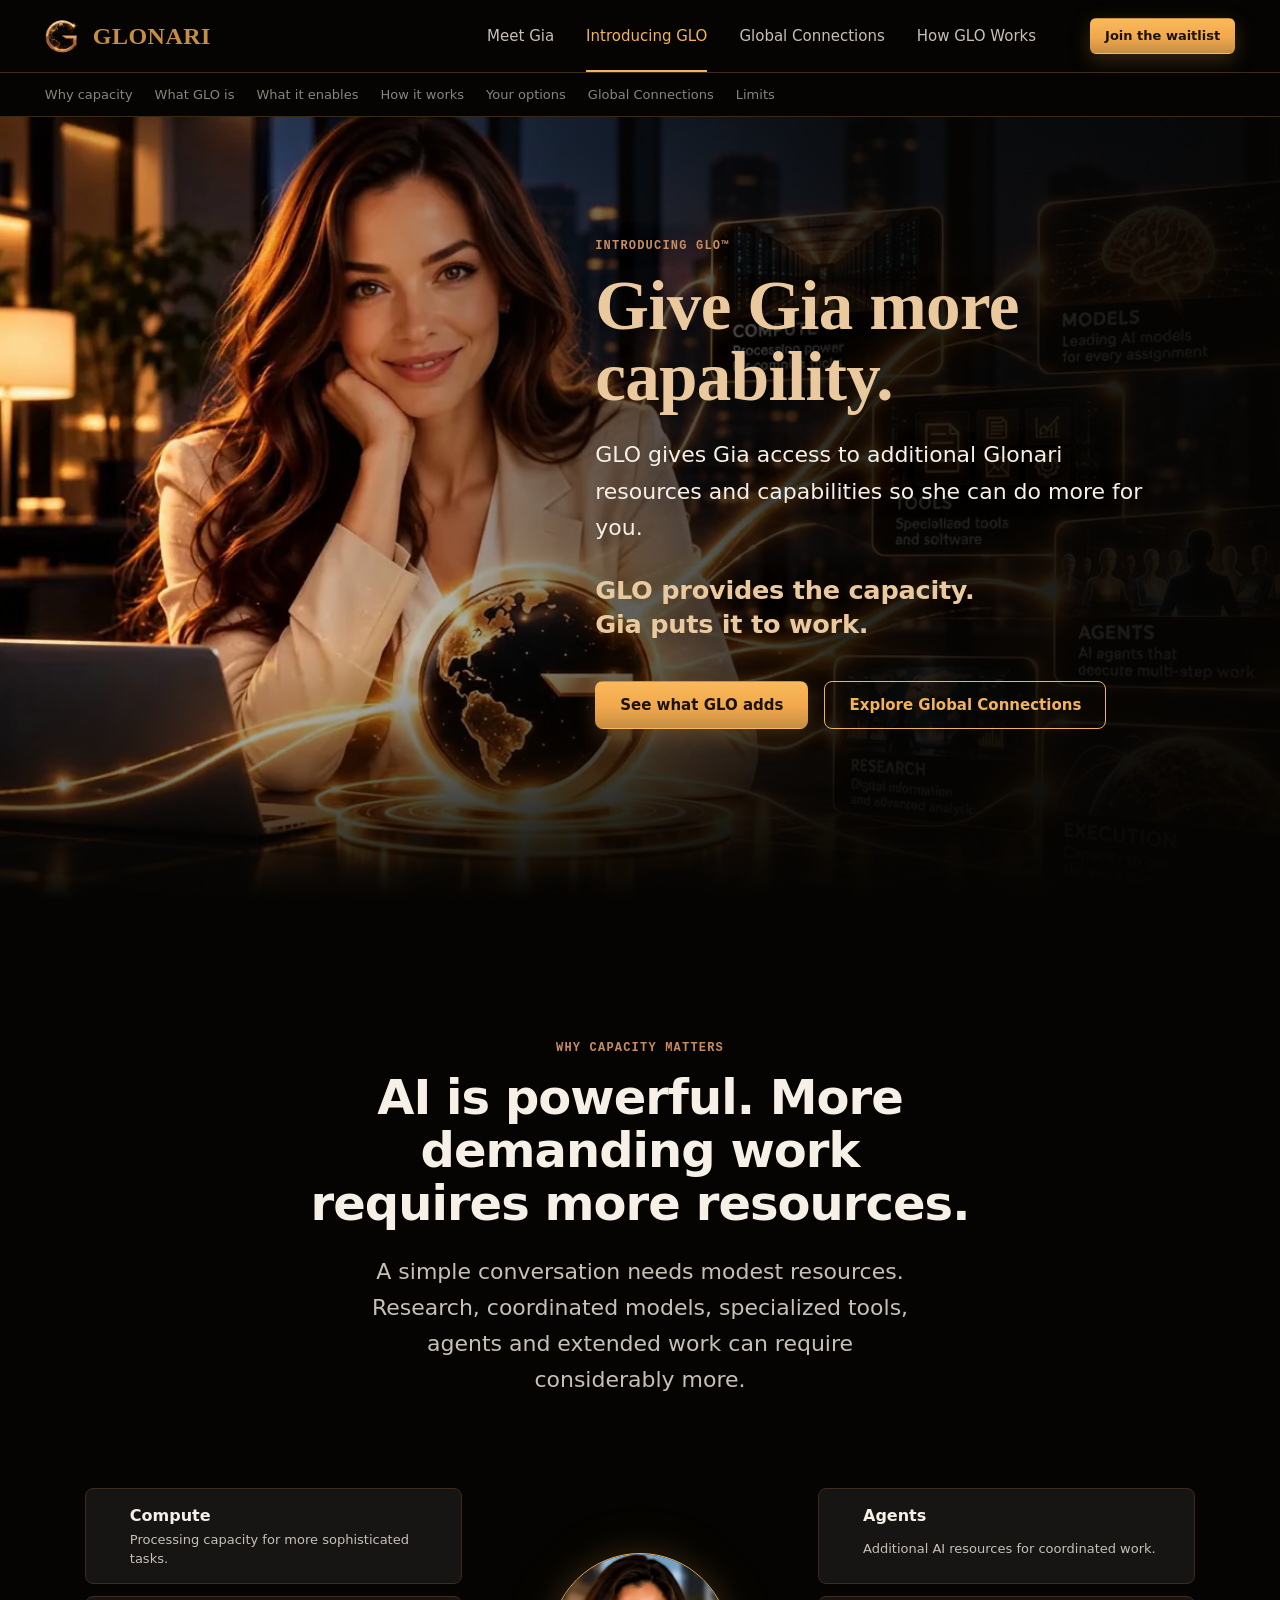
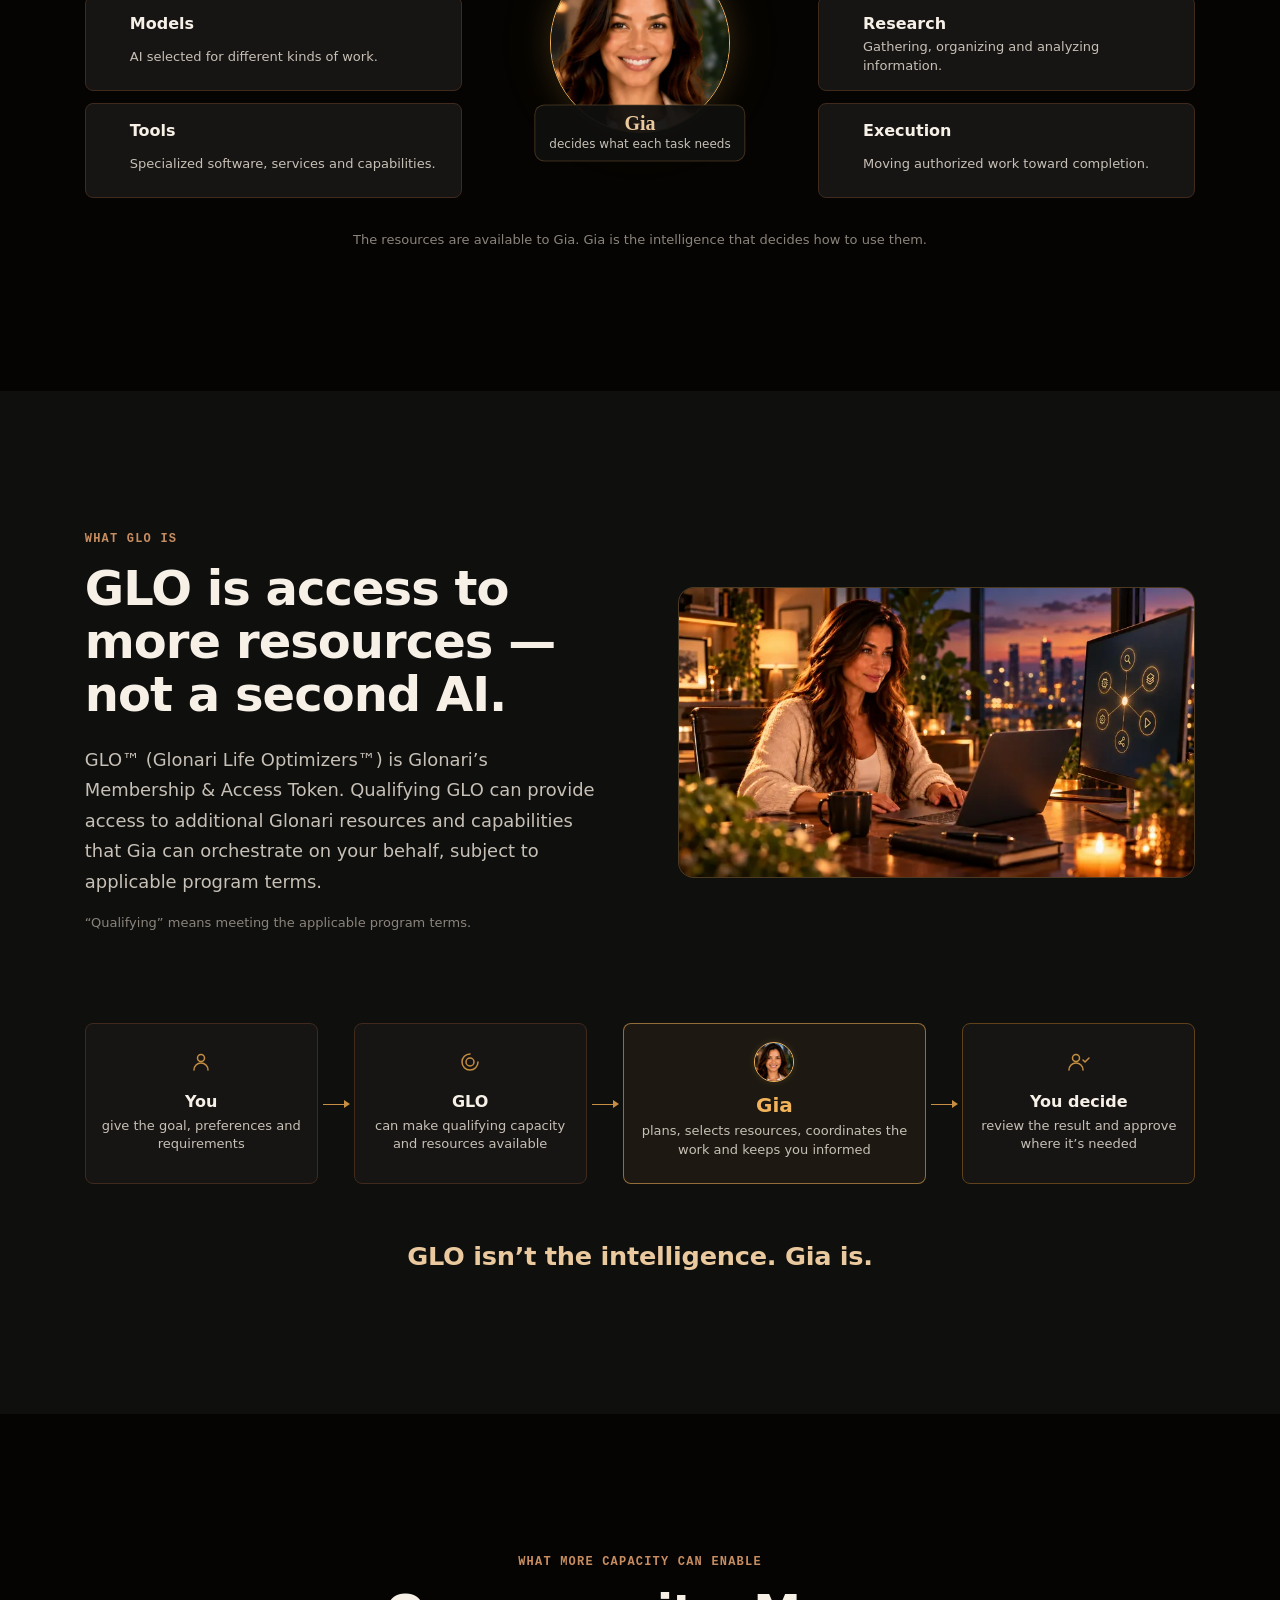
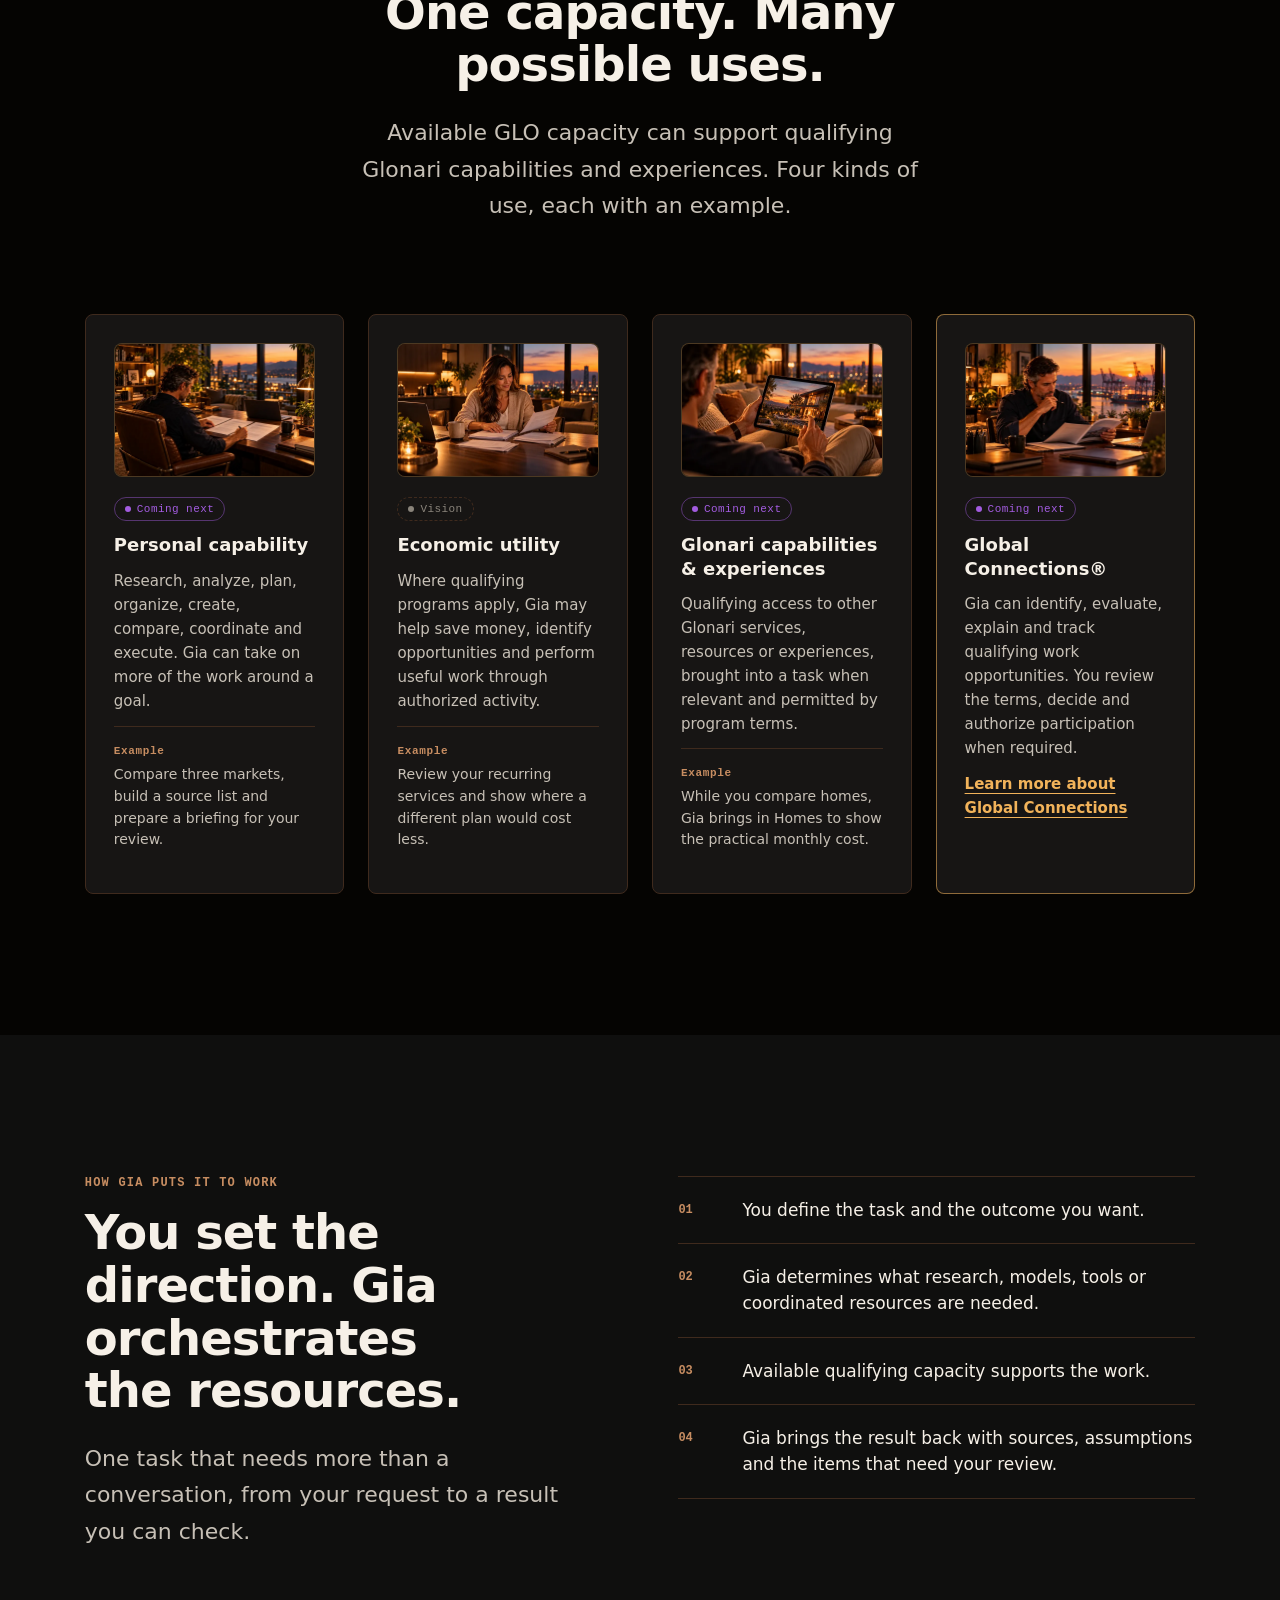
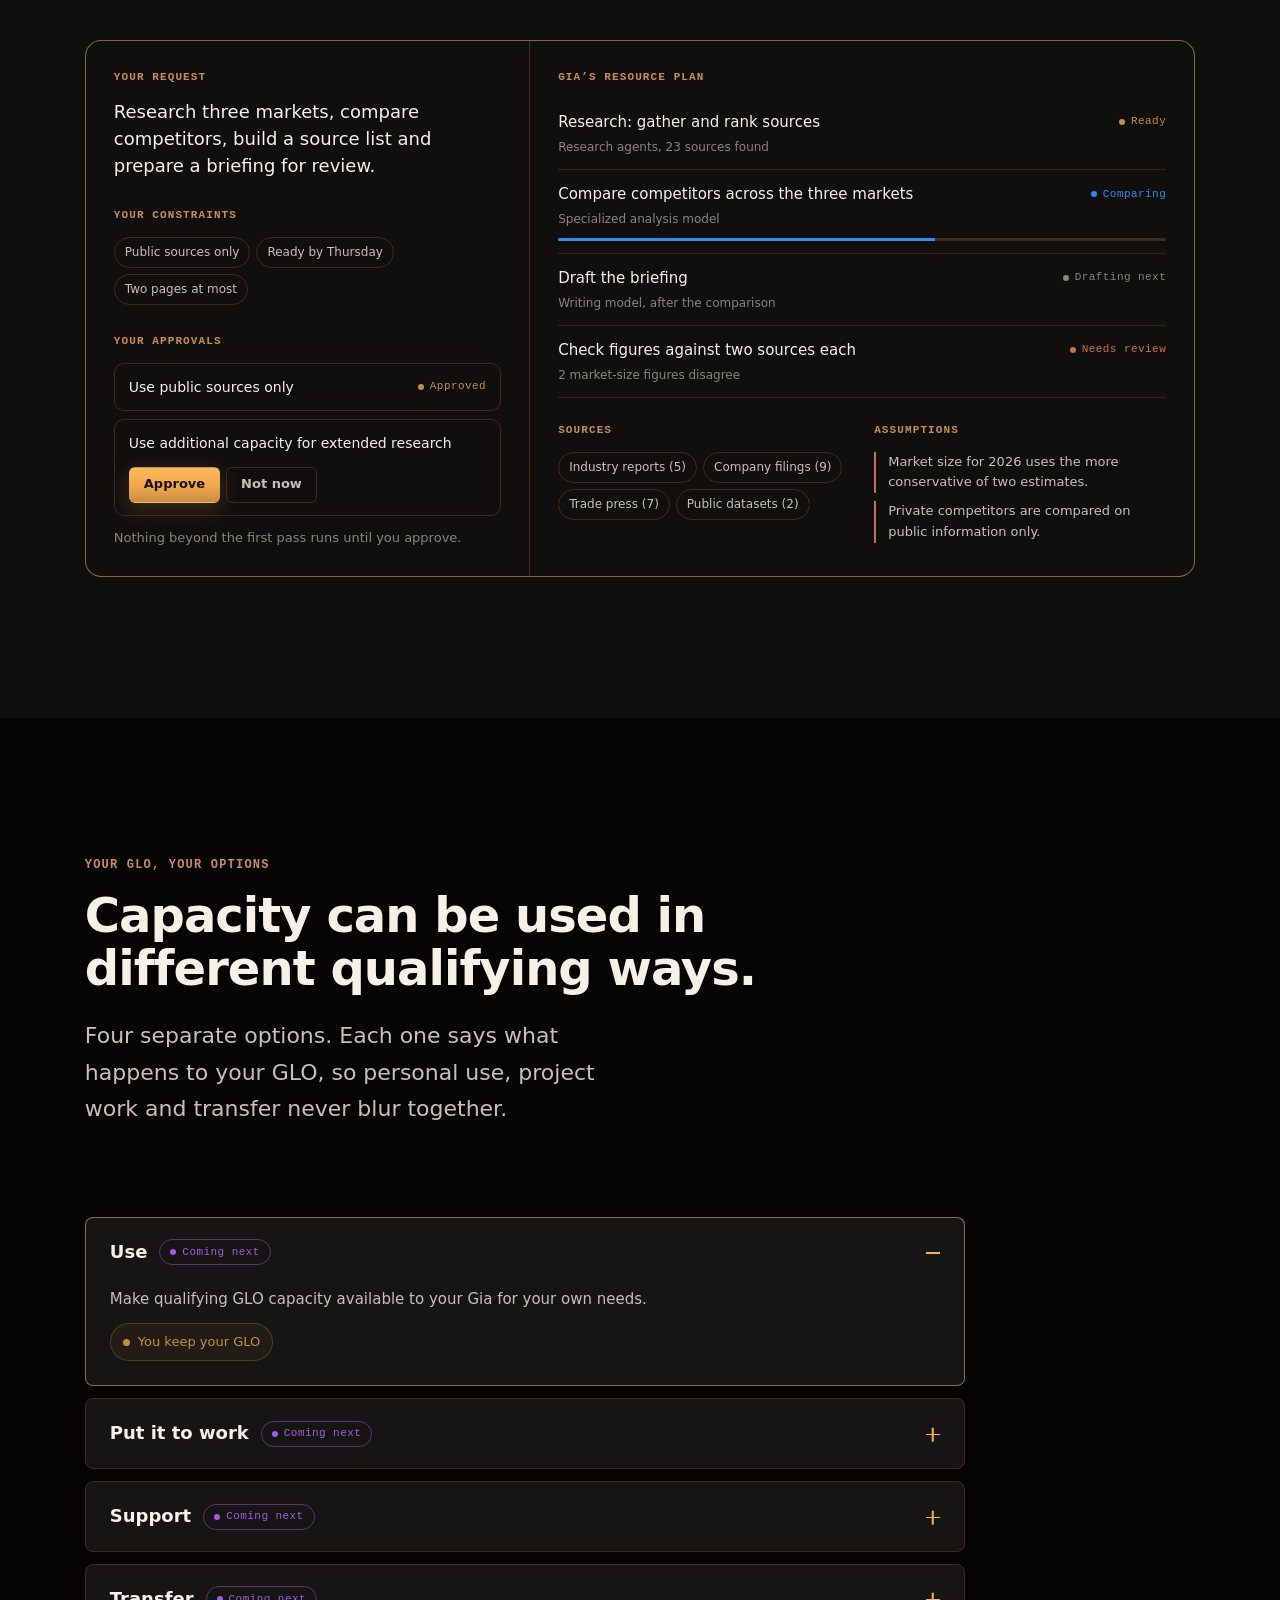
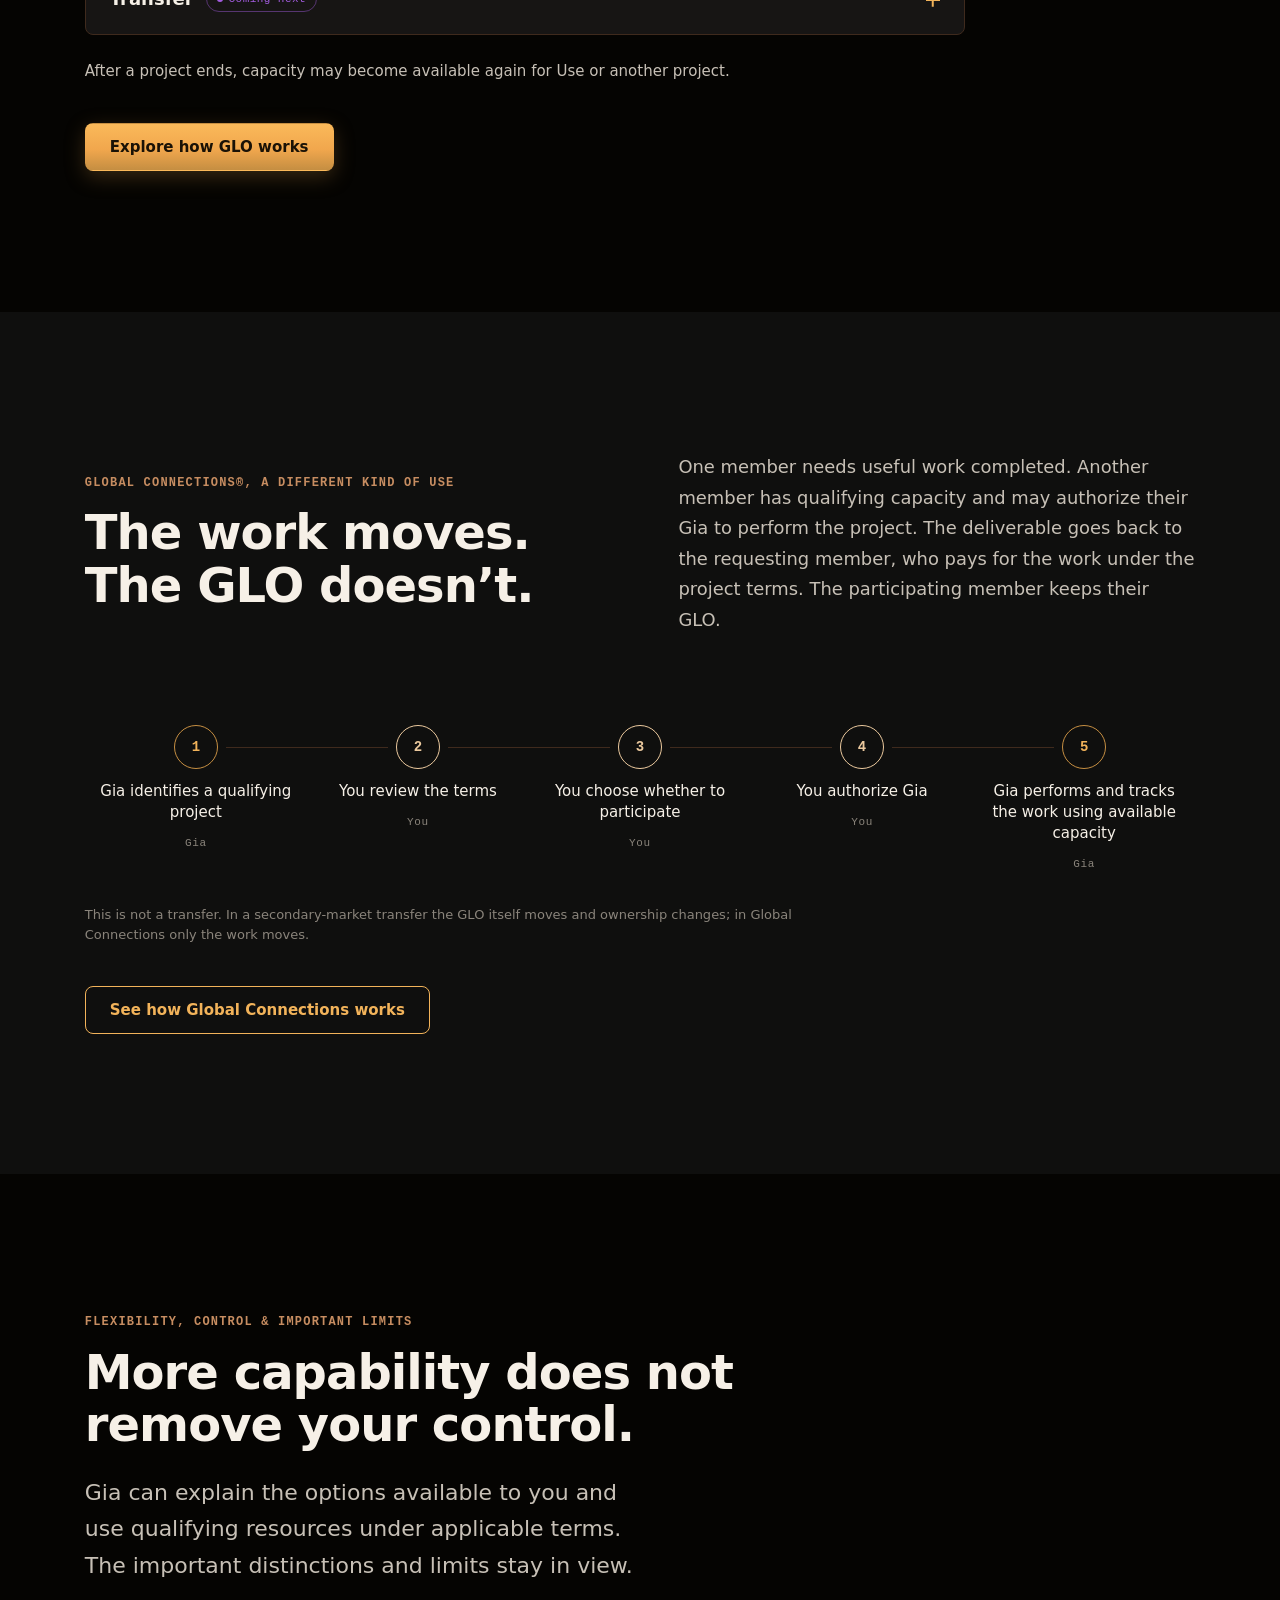
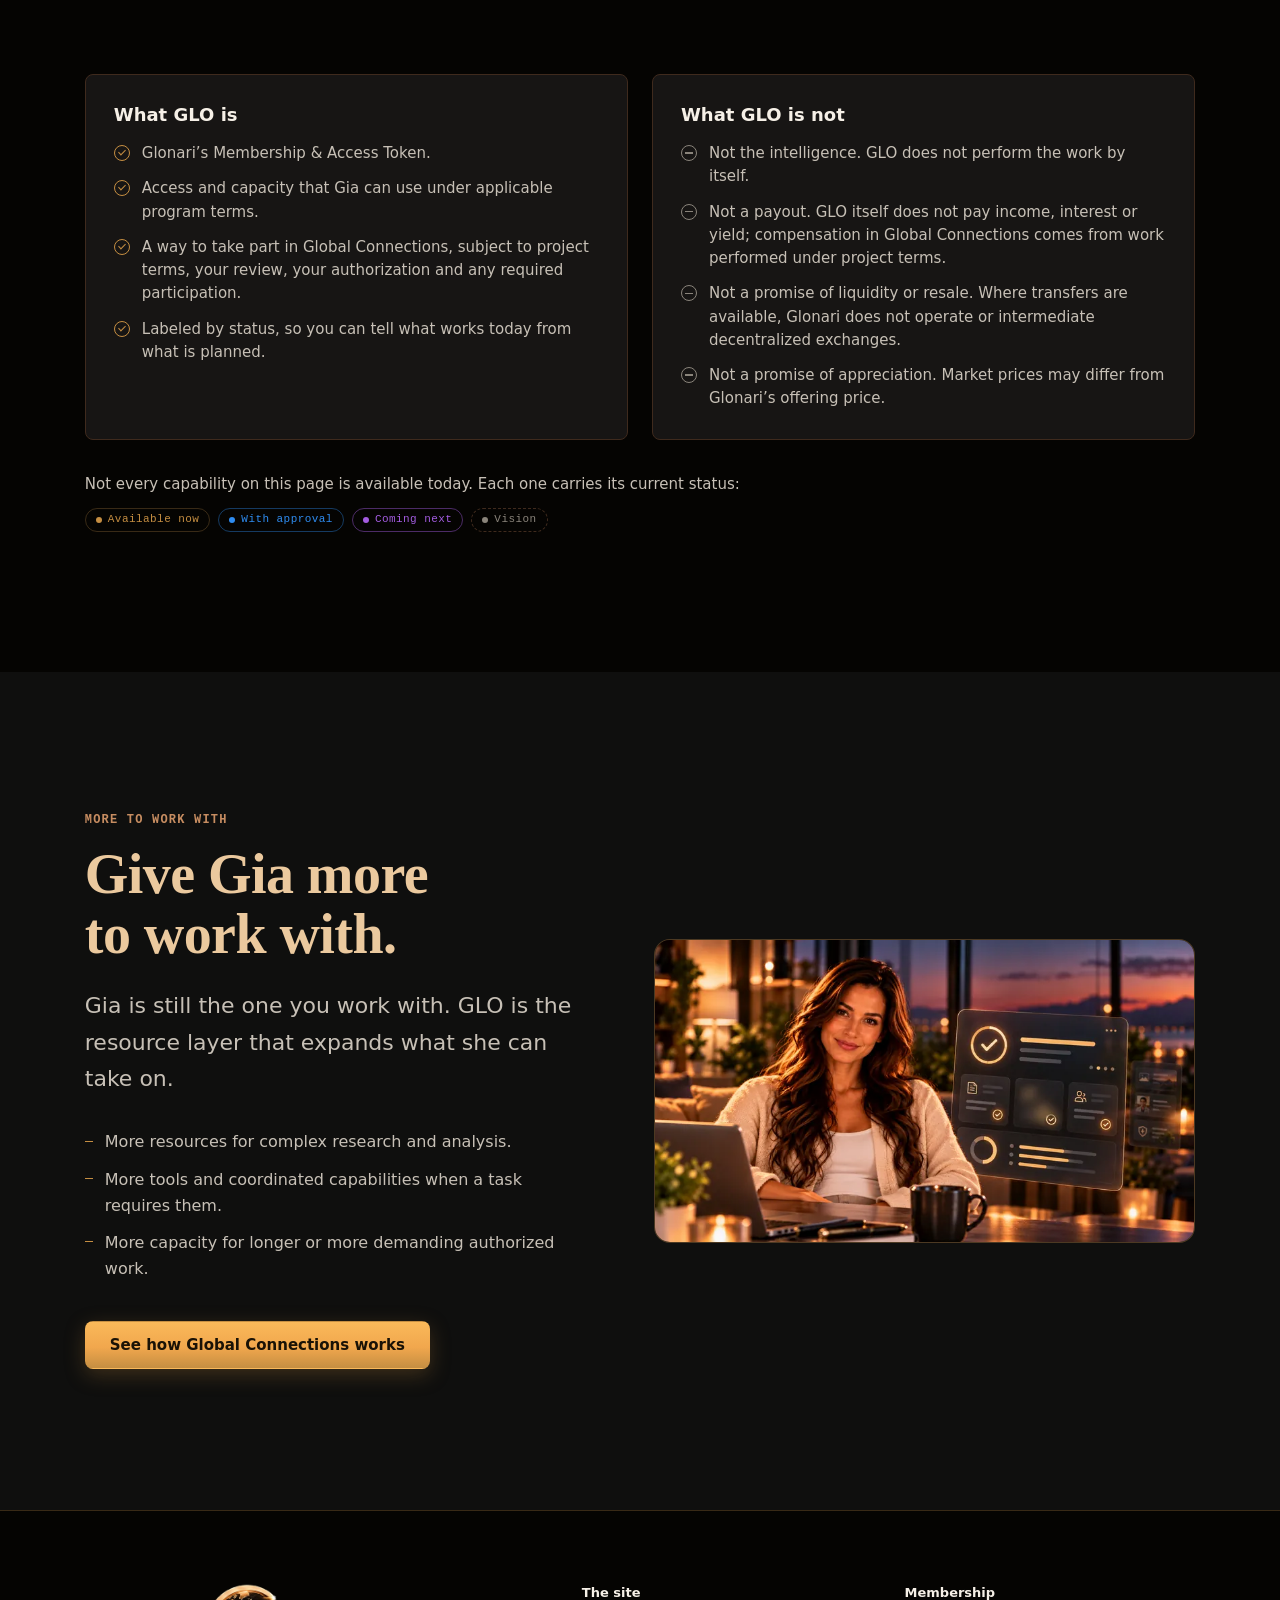
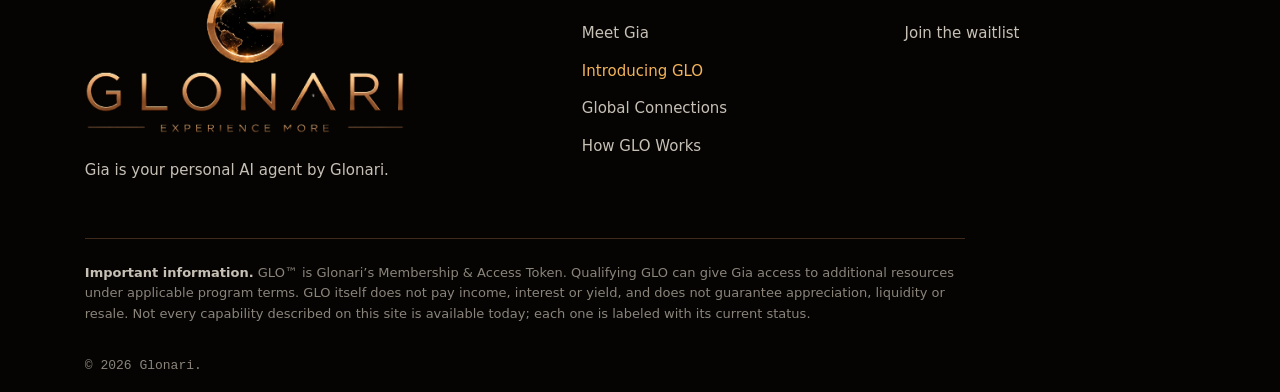
==== commit 06f863f9: "Replacement 4" ====
--- a/glo.html
+++ b/glo.html
@@ -169,19 +169,6 @@
               <source type="image/webp" srcset="assets/images/enables-personal-800.webp 800w, assets/images/enables-personal-1536.webp 1536w" sizes="(max-width: 560px) calc(100vw - 88px), (max-width: 1100px) calc(50vw - 84px), 240px">
               <img src="assets/images/enables-personal-800.jpg" srcset="assets/images/enables-personal-800.jpg 800w, assets/images/enables-personal-1536.jpg 1536w" sizes="(max-width: 560px) calc(100vw - 88px), (max-width: 1100px) calc(50vw - 84px), 240px" width="1536" height="1024" alt="" loading="lazy" decoding="async">
             </picture>
-            <span class="card__photo-mark" aria-hidden="true"><svg class="draw-icon" viewBox="0 0 144 96" fill="none" stroke="currentColor" stroke-width="1.5" stroke-linecap="round" stroke-linejoin="round" focusable="false">
-                  <circle cx="14" cy="24" r="6" vector-effect="non-scaling-stroke"/>
-                  <circle cx="14" cy="48" r="6" vector-effect="non-scaling-stroke"/>
-                  <circle cx="14" cy="72" r="6" vector-effect="non-scaling-stroke"/>
-                  <path d="M20 24C52 24 56 42 84 42" vector-effect="non-scaling-stroke"/>
-                  <path d="M20 48H84" vector-effect="non-scaling-stroke"/>
-                  <path d="M20 72C52 72 56 54 84 54" vector-effect="non-scaling-stroke"/>
-                  <rect x="84" y="32" width="24" height="32" rx="3" vector-effect="non-scaling-stroke"/>
-                  <path d="M89 39H103" vector-effect="non-scaling-stroke"/>
-                  <path d="M89 45H103" vector-effect="non-scaling-stroke"/>
-                  <path d="M89 51H98" vector-effect="non-scaling-stroke"/>
-                  <path d="M95 57l3 3 6-6" vector-effect="non-scaling-stroke"/>
-                </svg></span>
           </div>
         </figure>
         <div class="card__head"><h3 class="h4">Personal capability</h3><span class="badge badge--next">Coming next</span></div>
@@ -195,19 +182,6 @@
               <source type="image/webp" srcset="assets/images/enables-economic-800.webp 800w, assets/images/enables-economic-1536.webp 1536w" sizes="(max-width: 560px) calc(100vw - 88px), (max-width: 1100px) calc(50vw - 84px), 240px">
               <img src="assets/images/enables-economic-800.jpg" srcset="assets/images/enables-economic-800.jpg 800w, assets/images/enables-economic-1536.jpg 1536w" sizes="(max-width: 560px) calc(100vw - 88px), (max-width: 1100px) calc(50vw - 84px), 240px" width="1536" height="1024" alt="" loading="lazy" decoding="async">
             </picture>
-            <span class="card__photo-mark" aria-hidden="true"><svg class="draw-icon" viewBox="0 0 144 96" fill="none" stroke="currentColor" stroke-width="1.5" stroke-linecap="round" stroke-linejoin="round" focusable="false">
-                  <path d="M34 20A10 10 0 1 1 44 30" vector-effect="non-scaling-stroke"/>
-                  <path d="M47.5 26.5L44 30L47.5 33.5" vector-effect="non-scaling-stroke"/>
-                  <rect x="8" y="40" width="32" height="40" rx="4" vector-effect="non-scaling-stroke"/>
-                  <path d="M14 49H28" vector-effect="non-scaling-stroke"/>
-                  <path d="M14 57H34" vector-effect="non-scaling-stroke"/>
-                  <path d="M14 63H30" vector-effect="non-scaling-stroke"/>
-                  <rect x="48" y="40" width="32" height="40" rx="4" vector-effect="non-scaling-stroke"/>
-                  <path d="M54 49H68" vector-effect="non-scaling-stroke"/>
-                  <path d="M54 57H74" vector-effect="non-scaling-stroke"/>
-                  <path d="M54 63H70" vector-effect="non-scaling-stroke"/>
-                  <path d="M54 70.5l3 3 6-6" vector-effect="non-scaling-stroke"/>
-                </svg></span>
           </div>
         </figure>
         <div class="card__head"><h3 class="h4">Economic utility</h3><span class="badge badge--vision">Vision</span></div>
@@ -221,16 +195,6 @@
               <source type="image/webp" srcset="assets/images/enables-capabilities-800.webp 800w, assets/images/enables-capabilities-1536.webp 1536w" sizes="(max-width: 560px) calc(100vw - 88px), (max-width: 1100px) calc(50vw - 84px), 240px">
               <img src="assets/images/enables-capabilities-800.jpg" srcset="assets/images/enables-capabilities-800.jpg 800w, assets/images/enables-capabilities-1536.jpg 1536w" sizes="(max-width: 560px) calc(100vw - 88px), (max-width: 1100px) calc(50vw - 84px), 240px" width="1536" height="1024" alt="" loading="lazy" decoding="async">
             </picture>
-            <span class="card__photo-mark" aria-hidden="true"><svg class="draw-icon" viewBox="0 0 144 96" fill="none" stroke="currentColor" stroke-width="1.5" stroke-linecap="round" stroke-linejoin="round" focusable="false">
-                  <path d="M8 52L32 32L56 52" vector-effect="non-scaling-stroke"/>
-                  <path d="M14 47V80H50V47" vector-effect="non-scaling-stroke"/>
-                  <path d="M20 80V66H29V80" vector-effect="non-scaling-stroke"/>
-                  <rect x="36" y="60" width="8" height="8" rx="1" vector-effect="non-scaling-stroke"/>
-                  <path d="M50 58H68" vector-effect="non-scaling-stroke"/>
-                  <rect x="68" y="44" width="32" height="28" rx="4" vector-effect="non-scaling-stroke"/>
-                  <path d="M84 52V64" vector-effect="non-scaling-stroke"/>
-                  <path d="M78 58H90" vector-effect="non-scaling-stroke"/>
-                </svg></span>
           </div>
         </figure>
         <div class="card__head"><h3 class="h4">Glonari capabilities &amp; experiences</h3><span class="badge badge--next">Coming next</span></div>
@@ -244,20 +208,6 @@
               <source type="image/webp" srcset="assets/images/enables-connections-800.webp 800w, assets/images/enables-connections-1536.webp 1536w" sizes="(max-width: 560px) calc(100vw - 88px), (max-width: 1100px) calc(50vw - 84px), 240px">
               <img src="assets/images/enables-connections-800.jpg" srcset="assets/images/enables-connections-800.jpg 800w, assets/images/enables-connections-1536.jpg 1536w" sizes="(max-width: 560px) calc(100vw - 88px), (max-width: 1100px) calc(50vw - 84px), 240px" width="1536" height="1024" alt="" loading="lazy" decoding="async">
             </picture>
-            <span class="card__photo-mark" aria-hidden="true"><svg class="draw-icon" viewBox="0 0 144 96" fill="none" stroke="currentColor" stroke-width="1.5" stroke-linecap="round" stroke-linejoin="round" focusable="false">
-                  <circle cx="14" cy="48" r="6" vector-effect="non-scaling-stroke"/>
-                  <circle cx="14" cy="68" r="4" vector-effect="non-scaling-stroke"/>
-                  <path d="M20 46H56" vector-effect="non-scaling-stroke"/>
-                  <path d="M20 50H56" vector-effect="non-scaling-stroke"/>
-                  <rect x="56" y="32" width="24" height="32" rx="3" vector-effect="non-scaling-stroke"/>
-                  <path d="M61 39H75" vector-effect="non-scaling-stroke"/>
-                  <path d="M61 45H75" vector-effect="non-scaling-stroke"/>
-                  <path d="M61 51H70" vector-effect="non-scaling-stroke"/>
-                  <path d="M67 57l3 3 6-6" vector-effect="non-scaling-stroke"/>
-                  <path d="M80 46H116" vector-effect="non-scaling-stroke"/>
-                  <path d="M80 50H116" vector-effect="non-scaling-stroke"/>
-                  <circle cx="122" cy="48" r="6" vector-effect="non-scaling-stroke"/>
-                </svg></span>
           </div>
         </figure>
         <div class="card__head"><h3 class="h4">Global Connections&reg;</h3><span class="badge badge--next">Coming next</span></div>
--- a/css/components.css
+++ b/css/components.css
@@ -223,8 +223,7 @@
 /* ===== Card photo (optional, first child of a card; DS 8.1) =====
    figure.media-frame.card__photo with --ratio inline; 8px radius, 1px border, photo fills it (object-fit: cover,
    --focus sets object-position per photo). Parallax: data-parallax on the box, except inside product UI glass.
-   --art: the same slot holding a large line drawing (svg.draw-icon) instead of a photo.
-   __mark: a small dark glass chip in the bottom-right corner with the card's line drawing (64px wide at every width). */
+   --art: the same slot holding a large line drawing (svg.draw-icon) instead of a photo. */
 .card__photo { margin: 0 0 8px; }
 .card__photo .media-frame__box { border-radius: 8px; }
 .card__photo .media-frame__box > picture > img { object-position: var(--focus, 50% 50%); }
@@ -233,12 +232,6 @@
   background: radial-gradient(ellipse at 50% 50%, rgba(241, 167, 77, .12), transparent 65%), var(--gp-surface-2);
 }
 .card__photo--art svg { display: block; width: 64px; height: 64px; overflow: visible; }
-.card__photo-mark {
-  position: absolute; right: 8px; bottom: 8px; z-index: 1; display: block; padding: 6px 8px; border-radius: 6px;
-  border: 1px solid var(--gp-glass-border); background: rgba(15, 15, 14, .74);
-  -webkit-backdrop-filter: blur(6px); backdrop-filter: blur(6px); color: var(--gp-gold); pointer-events: none;
-}
-.card__photo-mark > svg { display: block; width: 64px; height: auto; overflow: visible; }
 .card__photo.media-frame--placeholder .media-frame__box { padding: 12px; }
 
 /* ===== Flow: boxes joined by arrows (left to right; top to bottom at 768px and below) ===== */
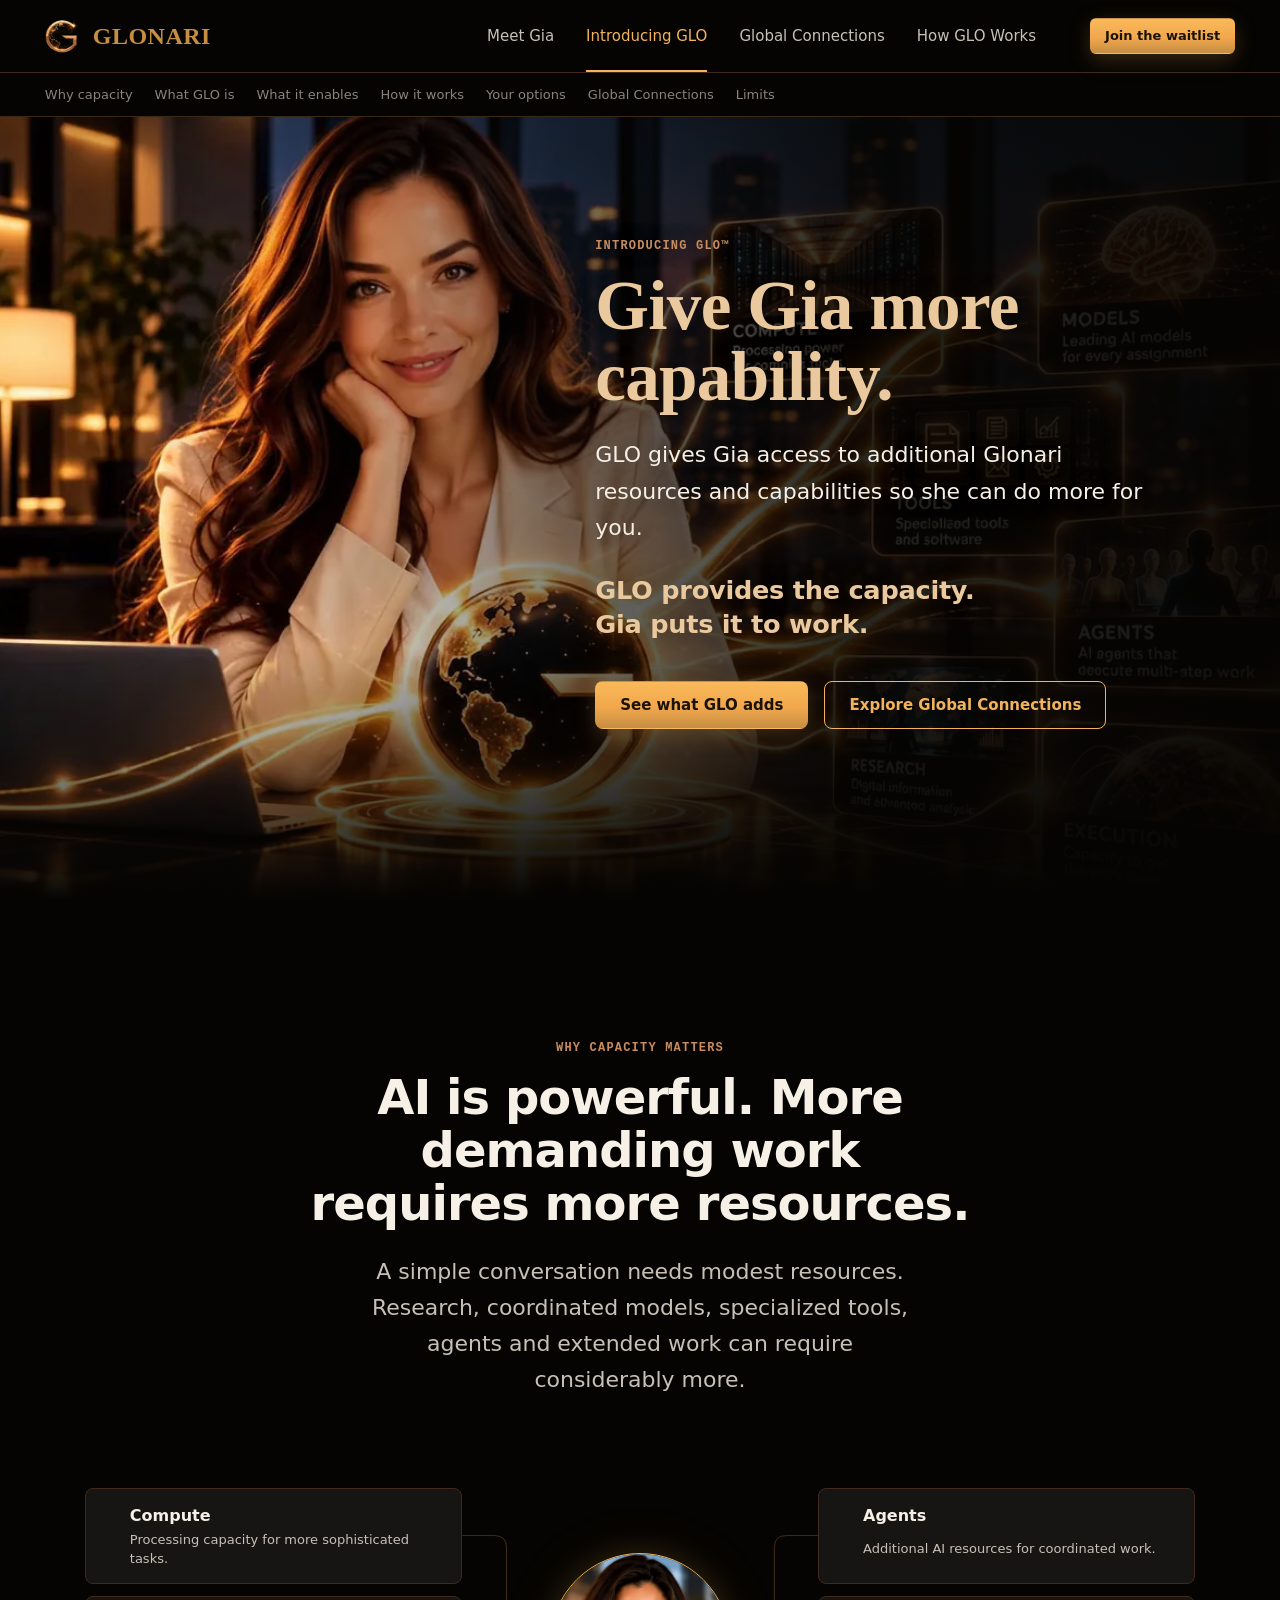
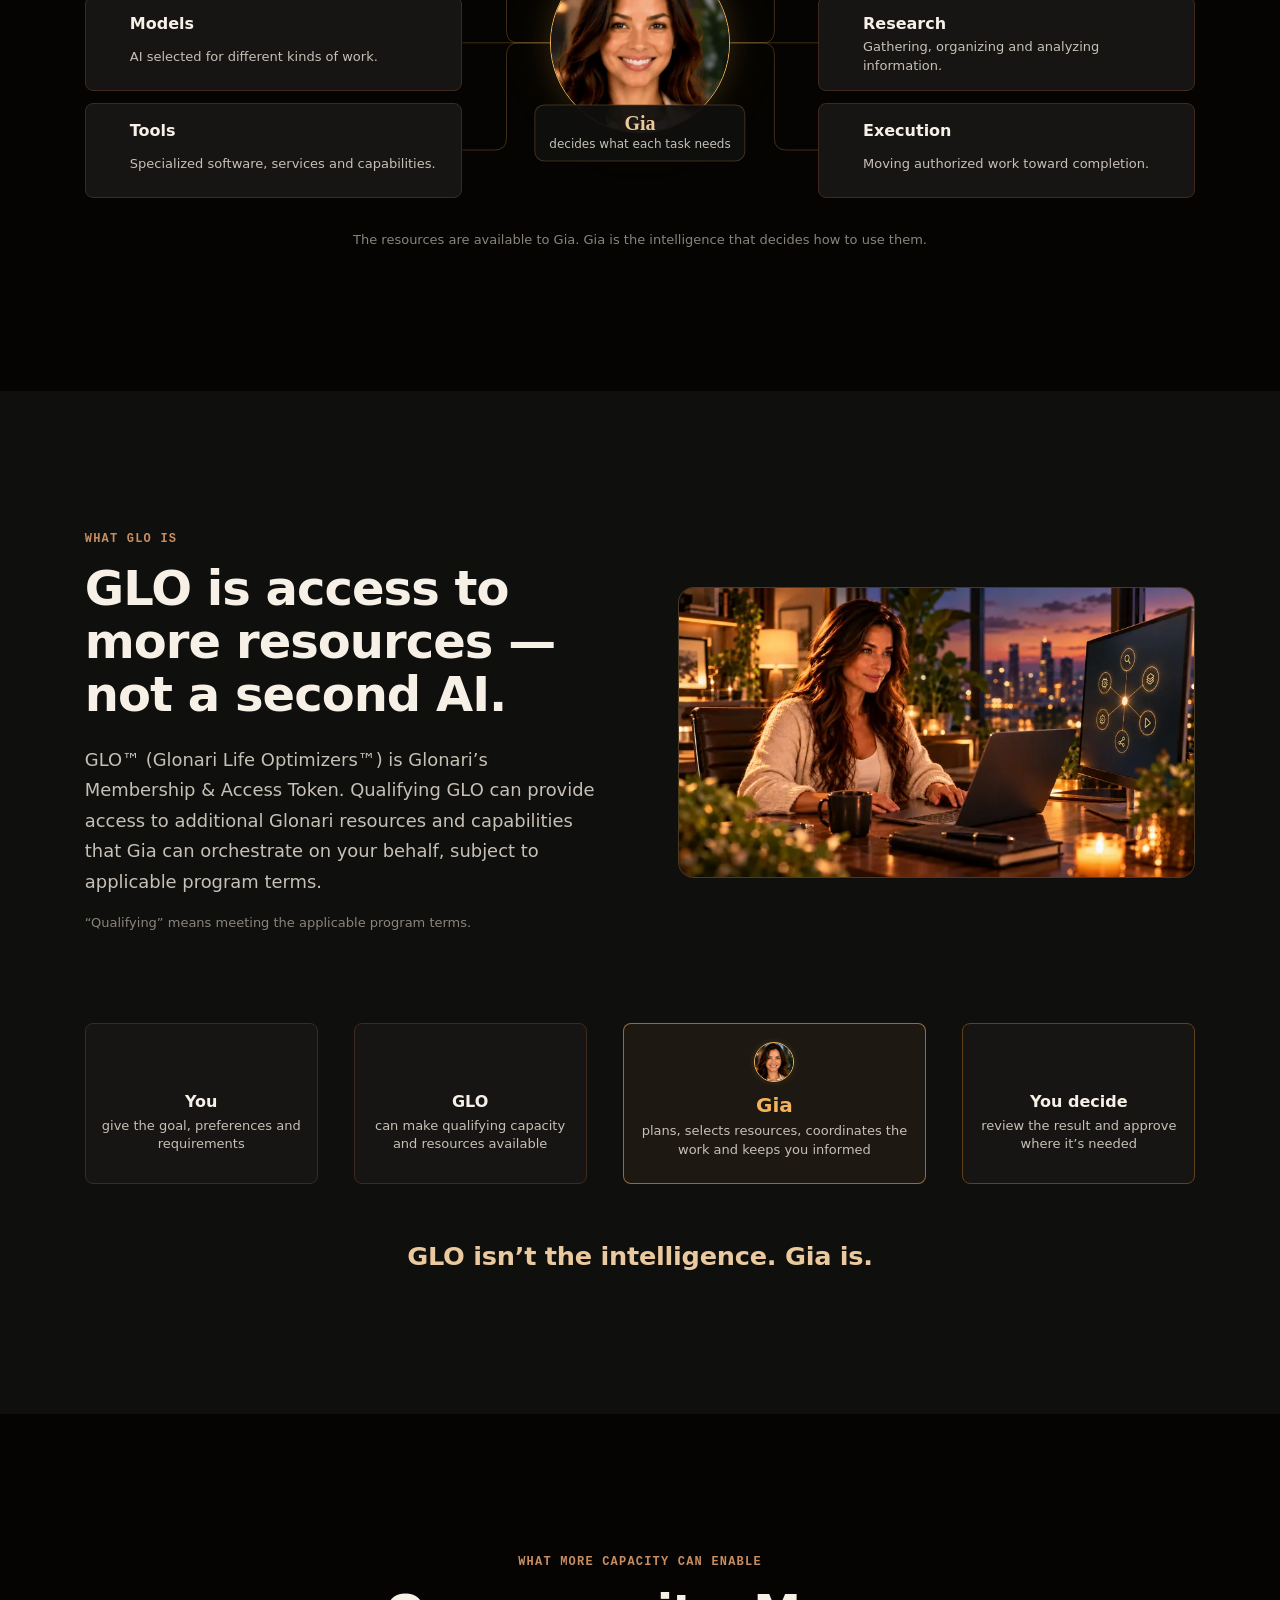
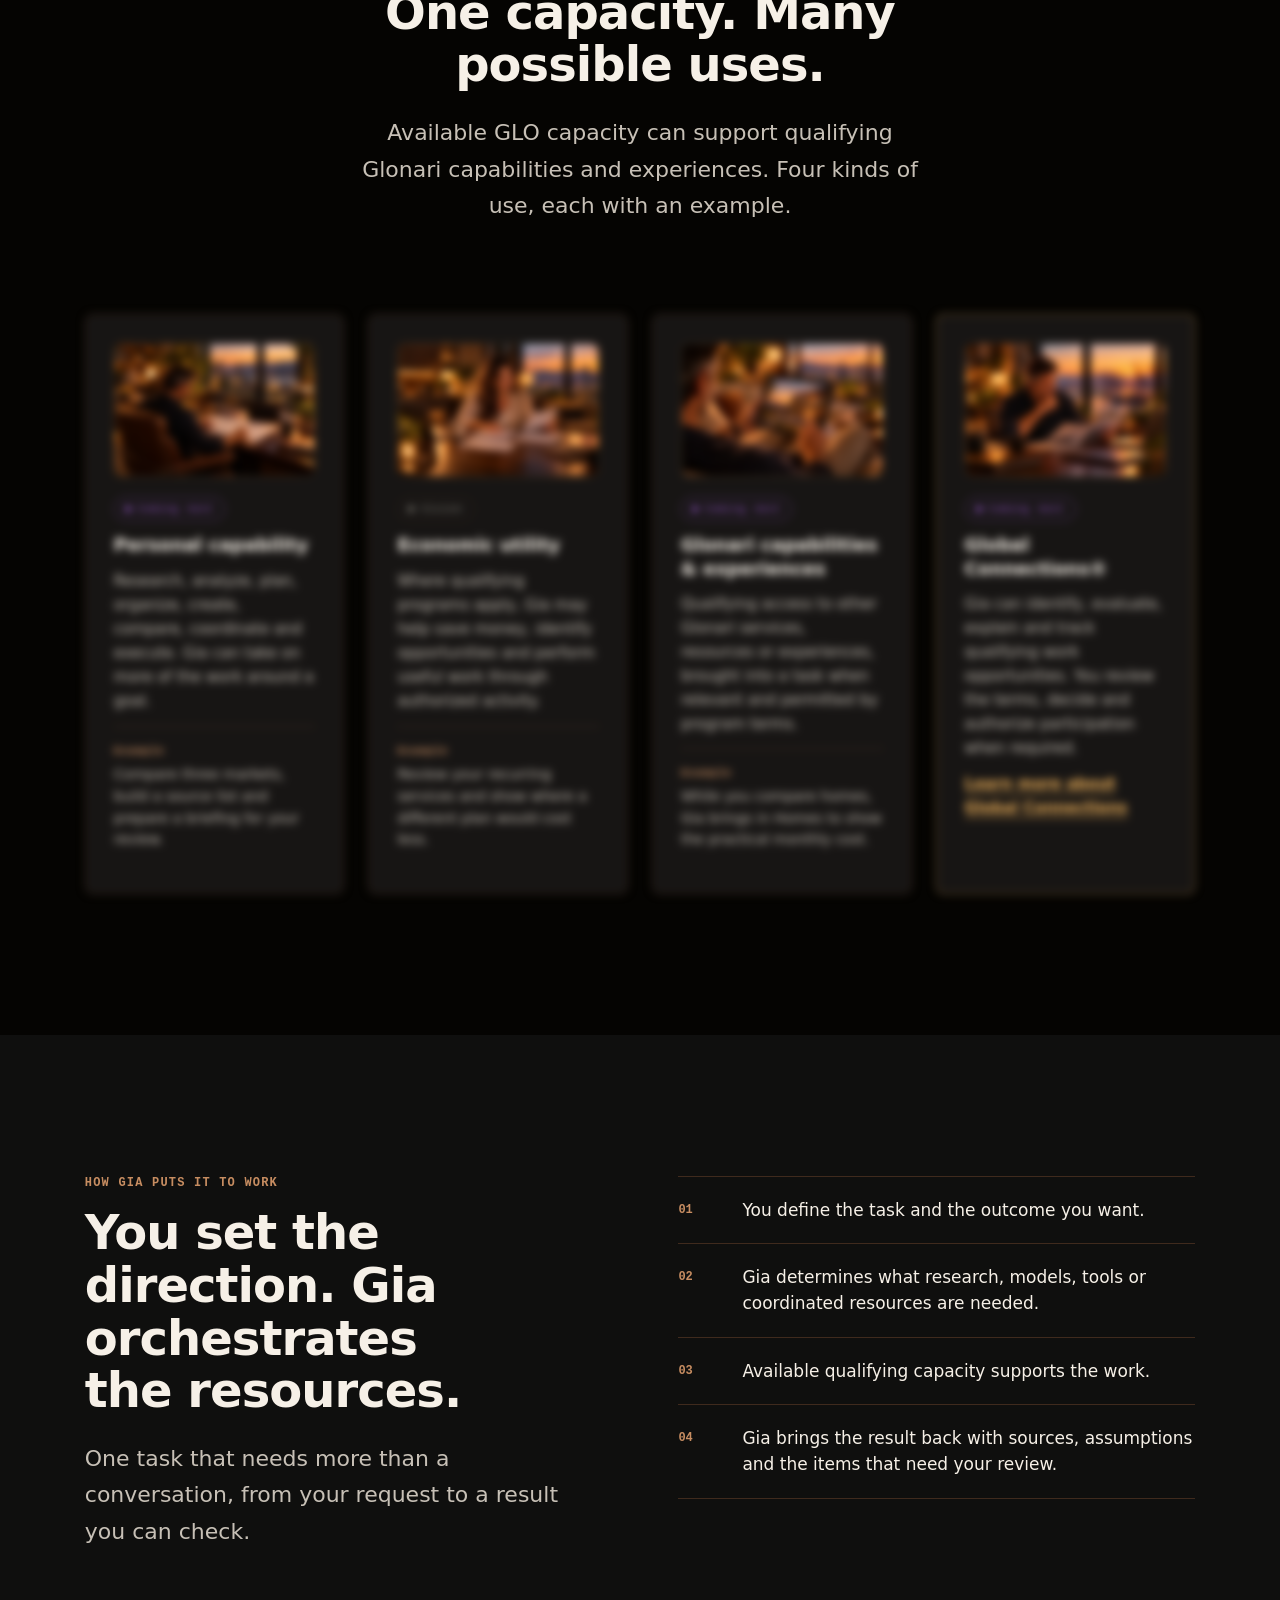
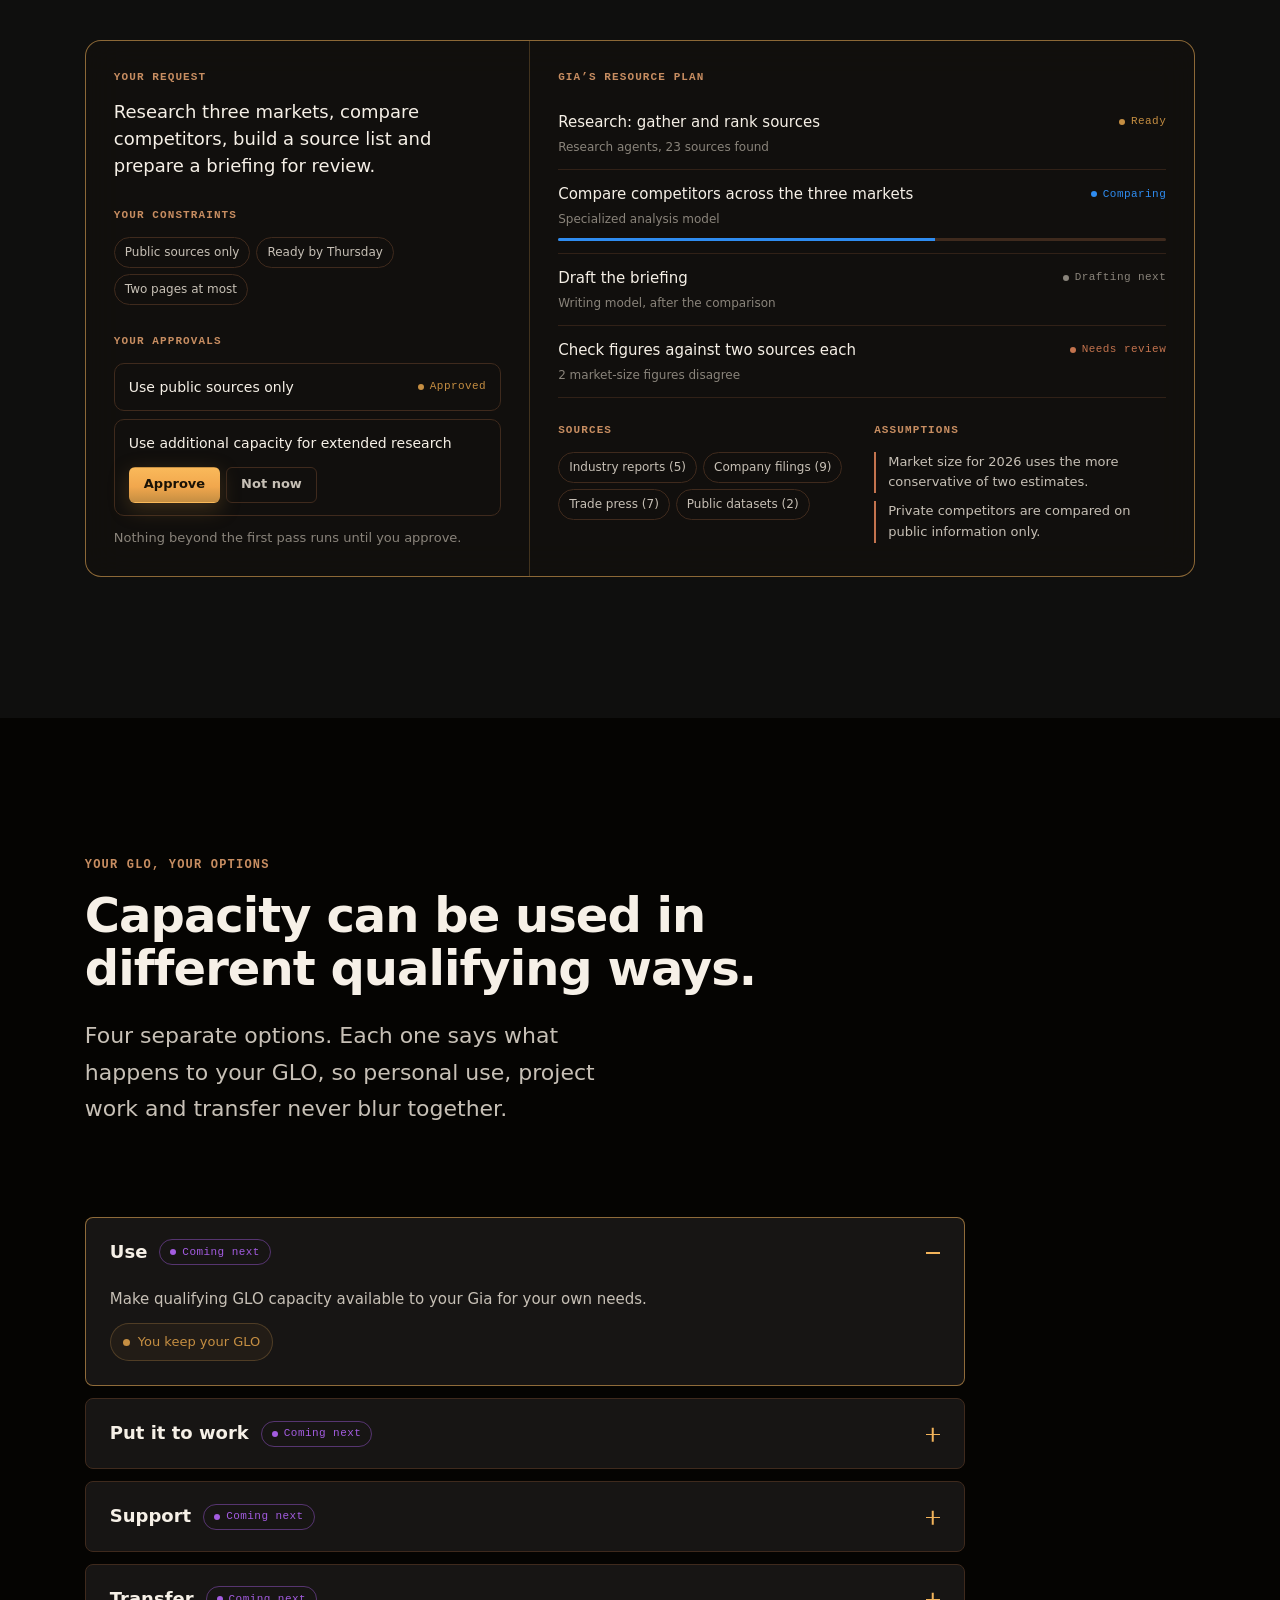
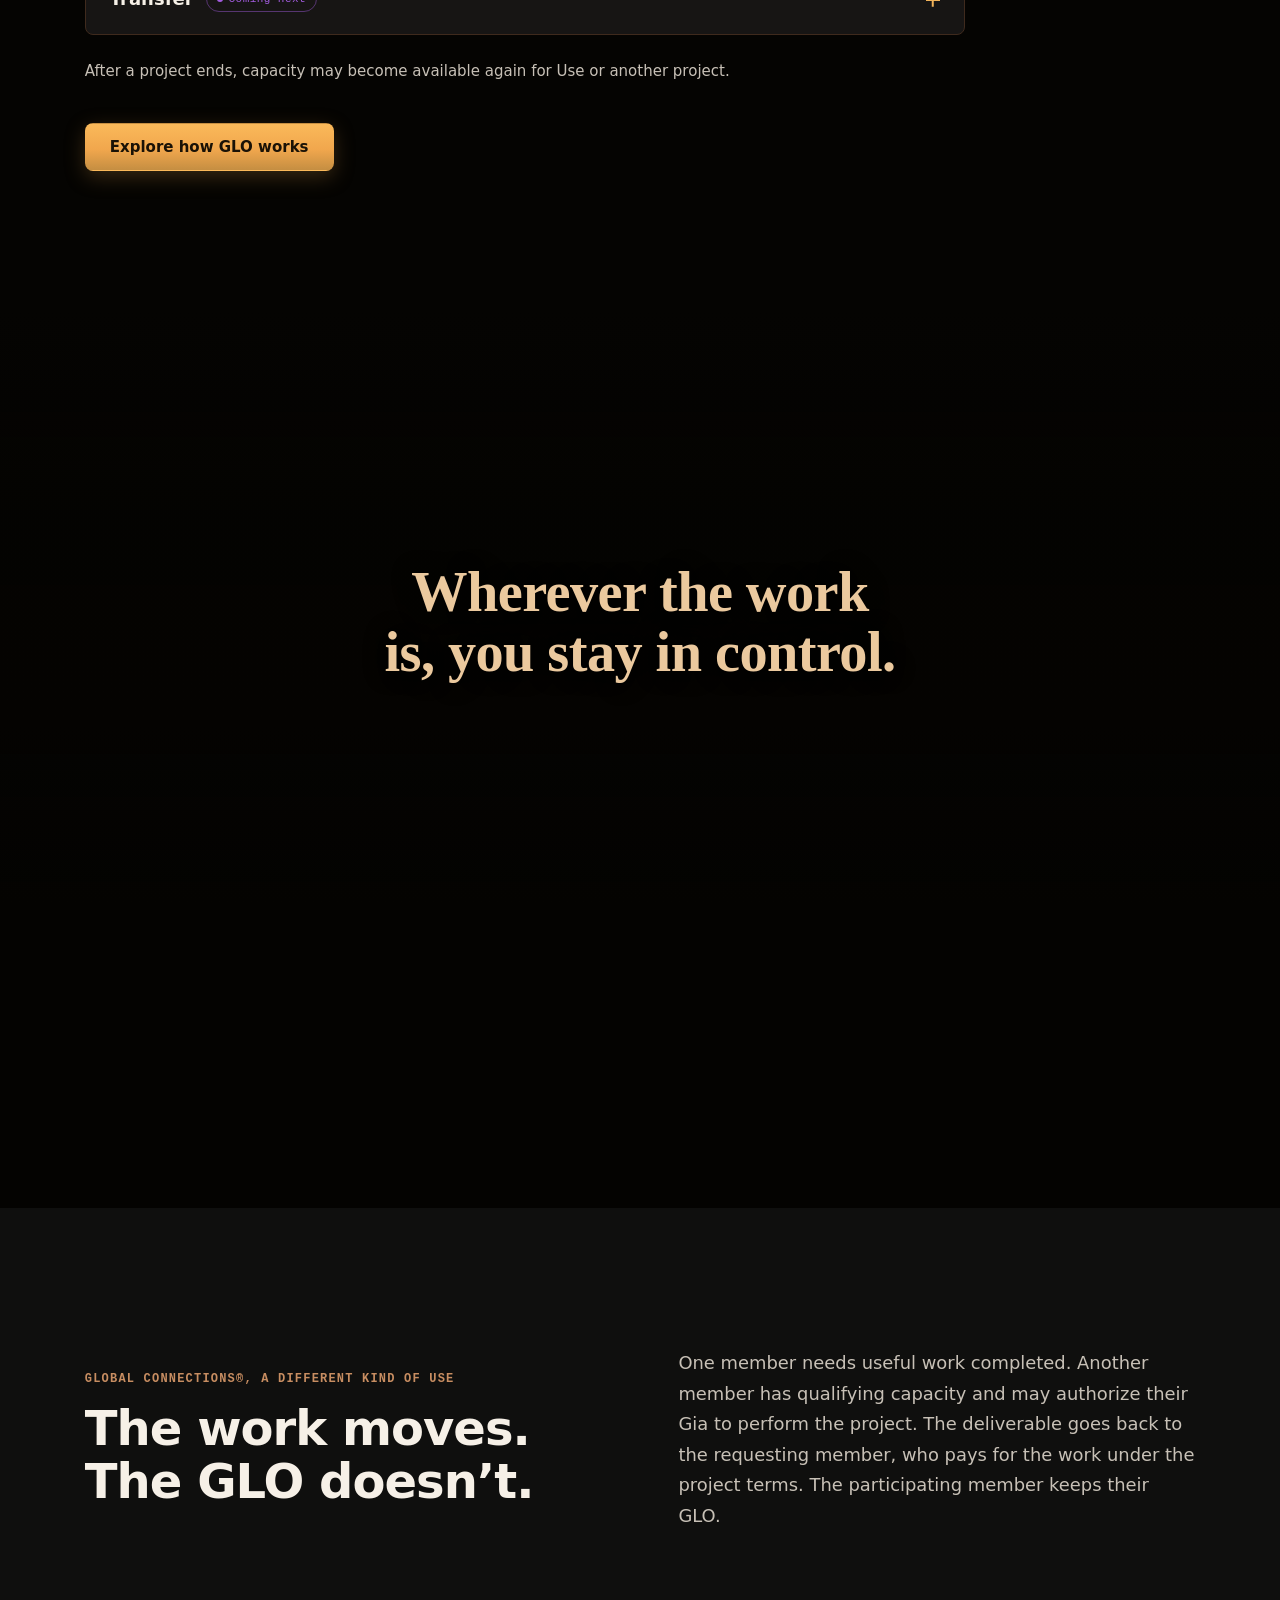
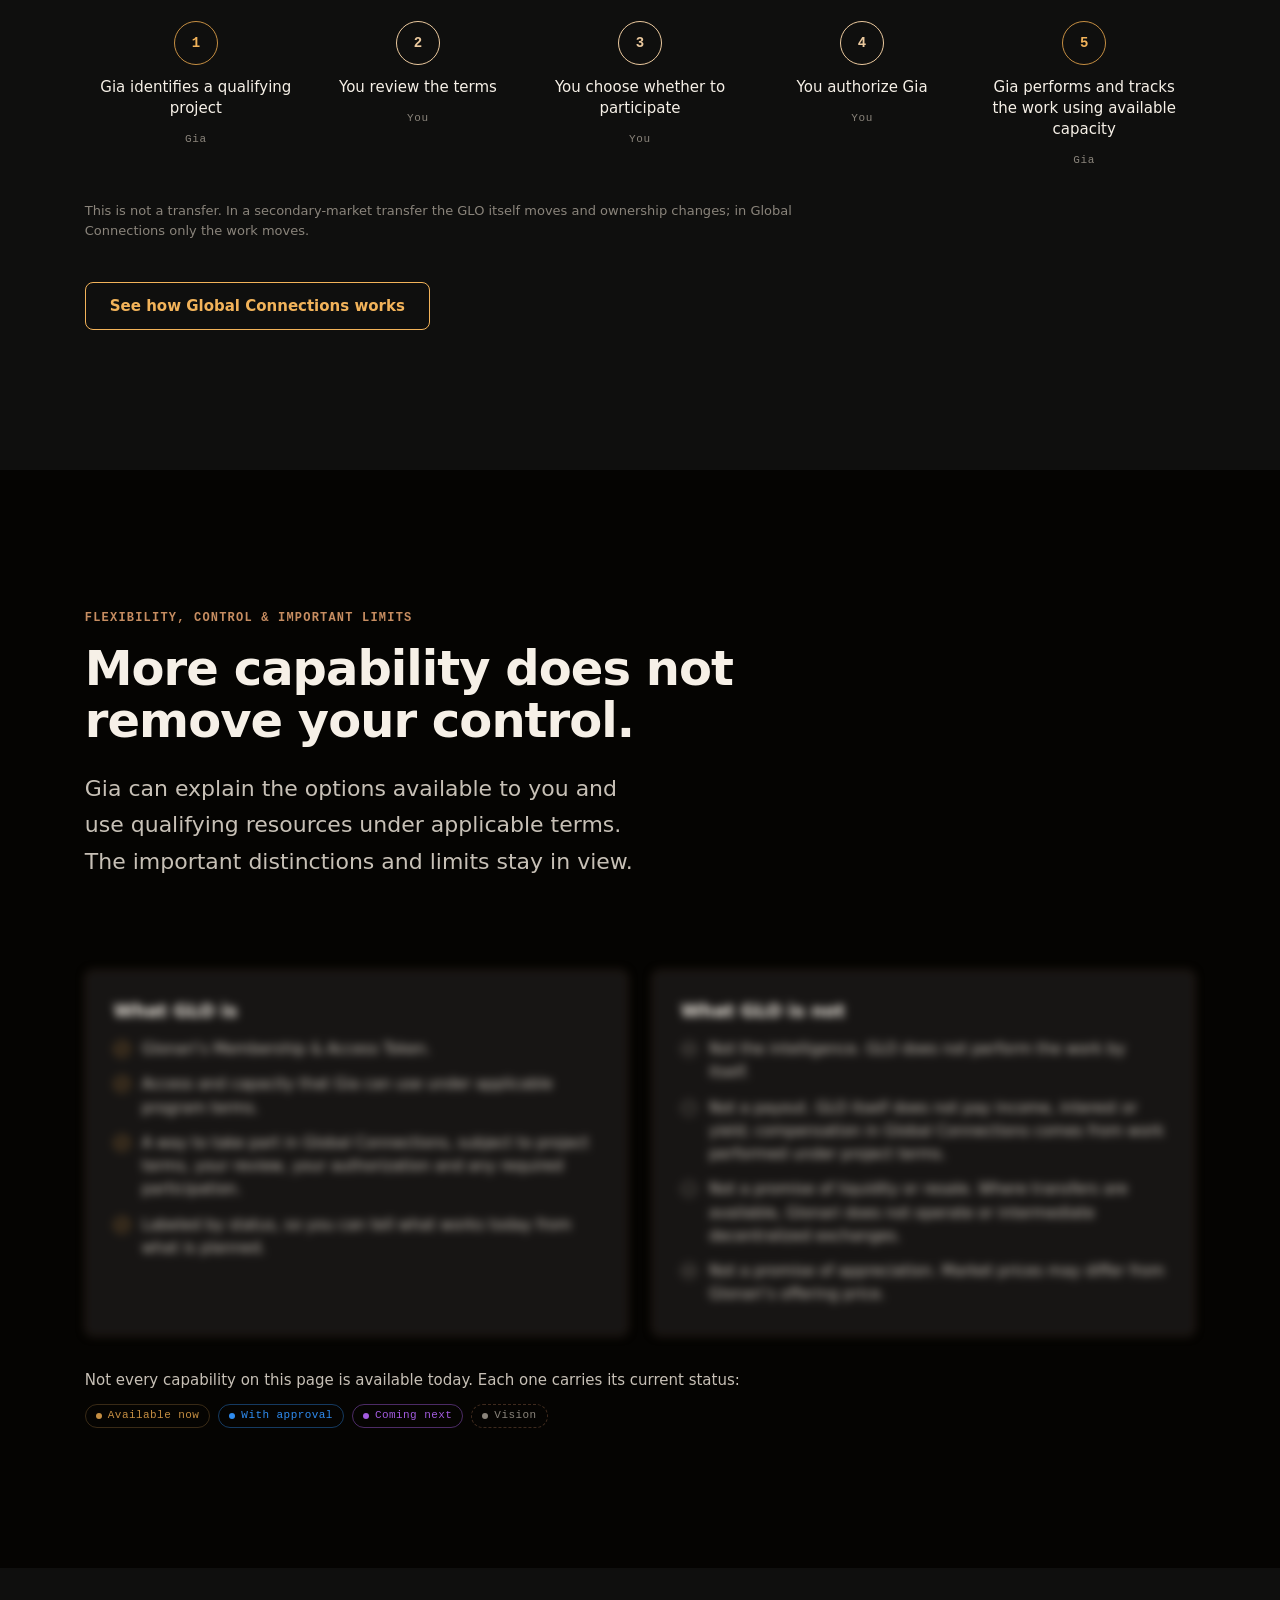
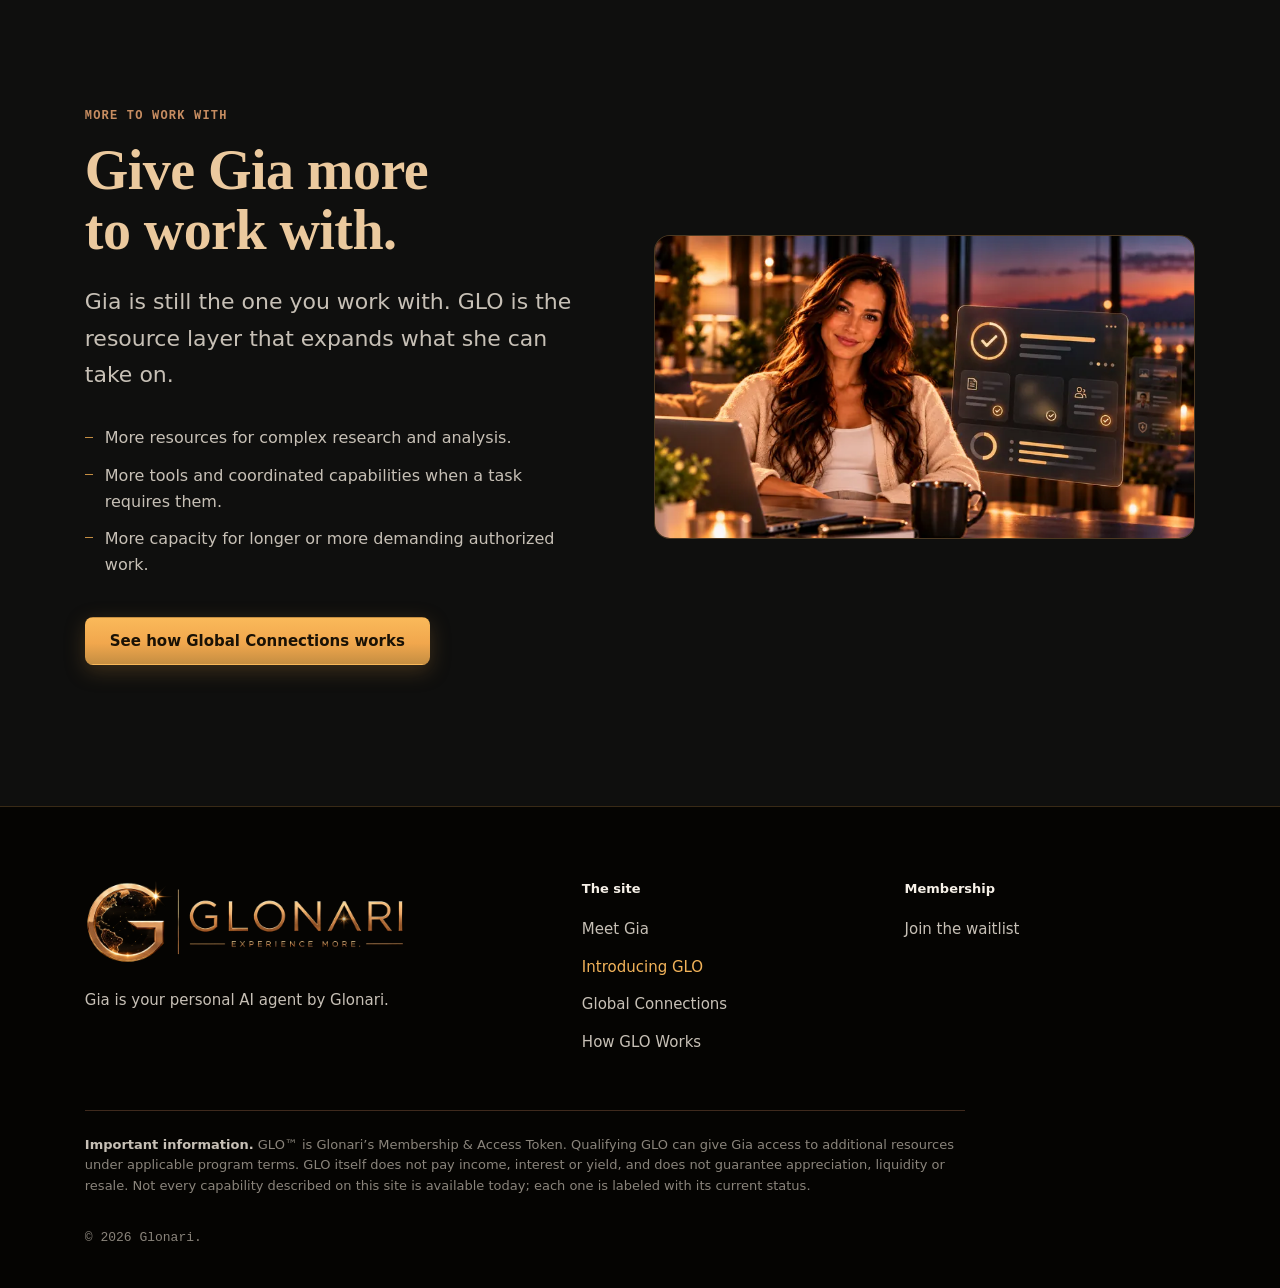
==== commit f8024581: "inserts" ====
--- a/glo.html
+++ b/glo.html
@@ -319,6 +319,19 @@
   </div>
 </section>
 
+<!-- VISTA: photo breather (not in the section menu) -->
+<section class="vista" id="vista-gc" data-nav="your-options">
+  <picture class="vista__media" data-vista>
+    <source type="image/webp" data-srcset="assets/images/vista-glo-800.webp 800w, assets/images/vista-glo-1600.webp 1600w, assets/images/vista-glo-2400.webp 2400w" sizes="(max-aspect-ratio: 16/9) 178vh, 100vw">
+    <img data-src="assets/images/vista-glo-1600.jpg" data-srcset="assets/images/vista-glo-800.jpg 800w, assets/images/vista-glo-1600.jpg 1600w, assets/images/vista-glo-2400.jpg 2400w" sizes="(max-aspect-ratio: 16/9) 178vh, 100vw" width="2400" height="1350" alt="" loading="lazy" decoding="async">
+  </picture>
+  <noscript><picture class="vista__media">
+    <source type="image/webp" srcset="assets/images/vista-glo-800.webp 800w, assets/images/vista-glo-1600.webp 1600w, assets/images/vista-glo-2400.webp 2400w" sizes="(max-aspect-ratio: 16/9) 178vh, 100vw">
+    <img src="assets/images/vista-glo-1600.jpg" srcset="assets/images/vista-glo-800.jpg 800w, assets/images/vista-glo-1600.jpg 1600w, assets/images/vista-glo-2400.jpg 2400w" sizes="(max-aspect-ratio: 16/9) 178vh, 100vw" width="2400" height="1350" alt="" loading="lazy" decoding="async">
+  </picture></noscript>
+  <p class="vista__line reveal">Wherever the work is, you stay in control.</p>
+</section>
+
 <!-- 07 GLOBAL CONNECTIONS -->
 <section class="section" id="global-connections" aria-labelledby="gc-title">
   <div class="container">
--- a/css/components.css
+++ b/css/components.css
@@ -464,6 +464,40 @@
 .notice__list li::before { content: ""; position: absolute; left: 0; top: .75em; width: 8px; height: 1px; background: var(--gp-gold-mid); }
 @media (max-width: 560px) { .notice { padding: 24px; } }
 
+/* ===== Vista: full-width photo breather between two sections (DS 7.5) =====
+   The band clips (clip-path) a photo fixed to the viewport, so the photo stays still while the section above
+   slides up off it and the next section covers it again; the photo never moves or scales. --vista-from is the
+   color of the section above (default --gp-black), --vista-tint the even darkening (raise it on one band only if
+   its line falls below 3:1). Gradient and tint keep the champagne line at 3:1 or more against the brightest pixel
+   behind it (1440x900 and 390x844); the lower third of the photo stays untouched. js/components.js sets the photo's srcset about one viewport ahead (data-srcset);
+   a <noscript> copy shows it without JS. Reduced motion: an ordinary static photo inside the band. */
+.vista {
+  --vista-from: var(--gp-black); --vista-tint: .15;
+  position: relative; height: 100vh; clip-path: inset(0);
+  display: grid; align-content: start; justify-items: center; background: var(--vista-from);
+}
+.vista__media img { position: fixed; inset: 0; width: 100%; height: 100lvh; object-fit: cover; object-position: 50% 50%; }
+/* At a fractional scroll offset the clip of the fixed photo rounds outward while the overlay rounds inward, so one
+   bright row of the photo would show at the band's edge. The band overlaps both neighbours by 2px and they paint
+   over it, each with its own background color set explicitly (plain sections are otherwise transparent). */
+.vista { margin-block: -2px; }
+.section:has(+ .vista), .vista + .section { z-index: 1; background-color: var(--section-bg, var(--gp-bg)); }
+.vista::after {
+  content: ""; position: absolute; inset: 0; pointer-events: none;
+  background:
+    linear-gradient(to bottom, var(--vista-from) 0%, color-mix(in srgb, var(--vista-from) 55%, transparent) 22%,
+      color-mix(in srgb, var(--vista-from) 50%, transparent) 46%, transparent 66%),
+    rgba(5, 4, 2, var(--vista-tint));
+}
+.vista__line {
+  position: relative; z-index: 1; margin: 0; padding: 28vh var(--page-pad) 0; max-width: 20ch; box-sizing: content-box;
+  font-family: var(--font-display); font-size: clamp(32px, 4.4vw, 62px); font-weight: 600; line-height: 1.08;
+  letter-spacing: -0.01em; color: var(--gp-champagne); text-align: center; text-wrap: balance;
+  text-shadow: 0 1px 24px rgba(0, 0, 0, .45);
+}
+@media (max-width: 768px) { .vista { height: 70vh; } .vista__line { padding-top: 22vh; } }
+@media (prefers-reduced-motion: reduce) { .vista__media img { position: absolute; height: 100%; } }
+
 /* ===== Quiet effects (DS 10.1), switched on by js/components.js =====
    Every hiding start state needs a class the script adds (.stagger-on, .draw-on) and sits inside
    prefers-reduced-motion: no-preference, so without JS or under reduced motion the final state shows. */
